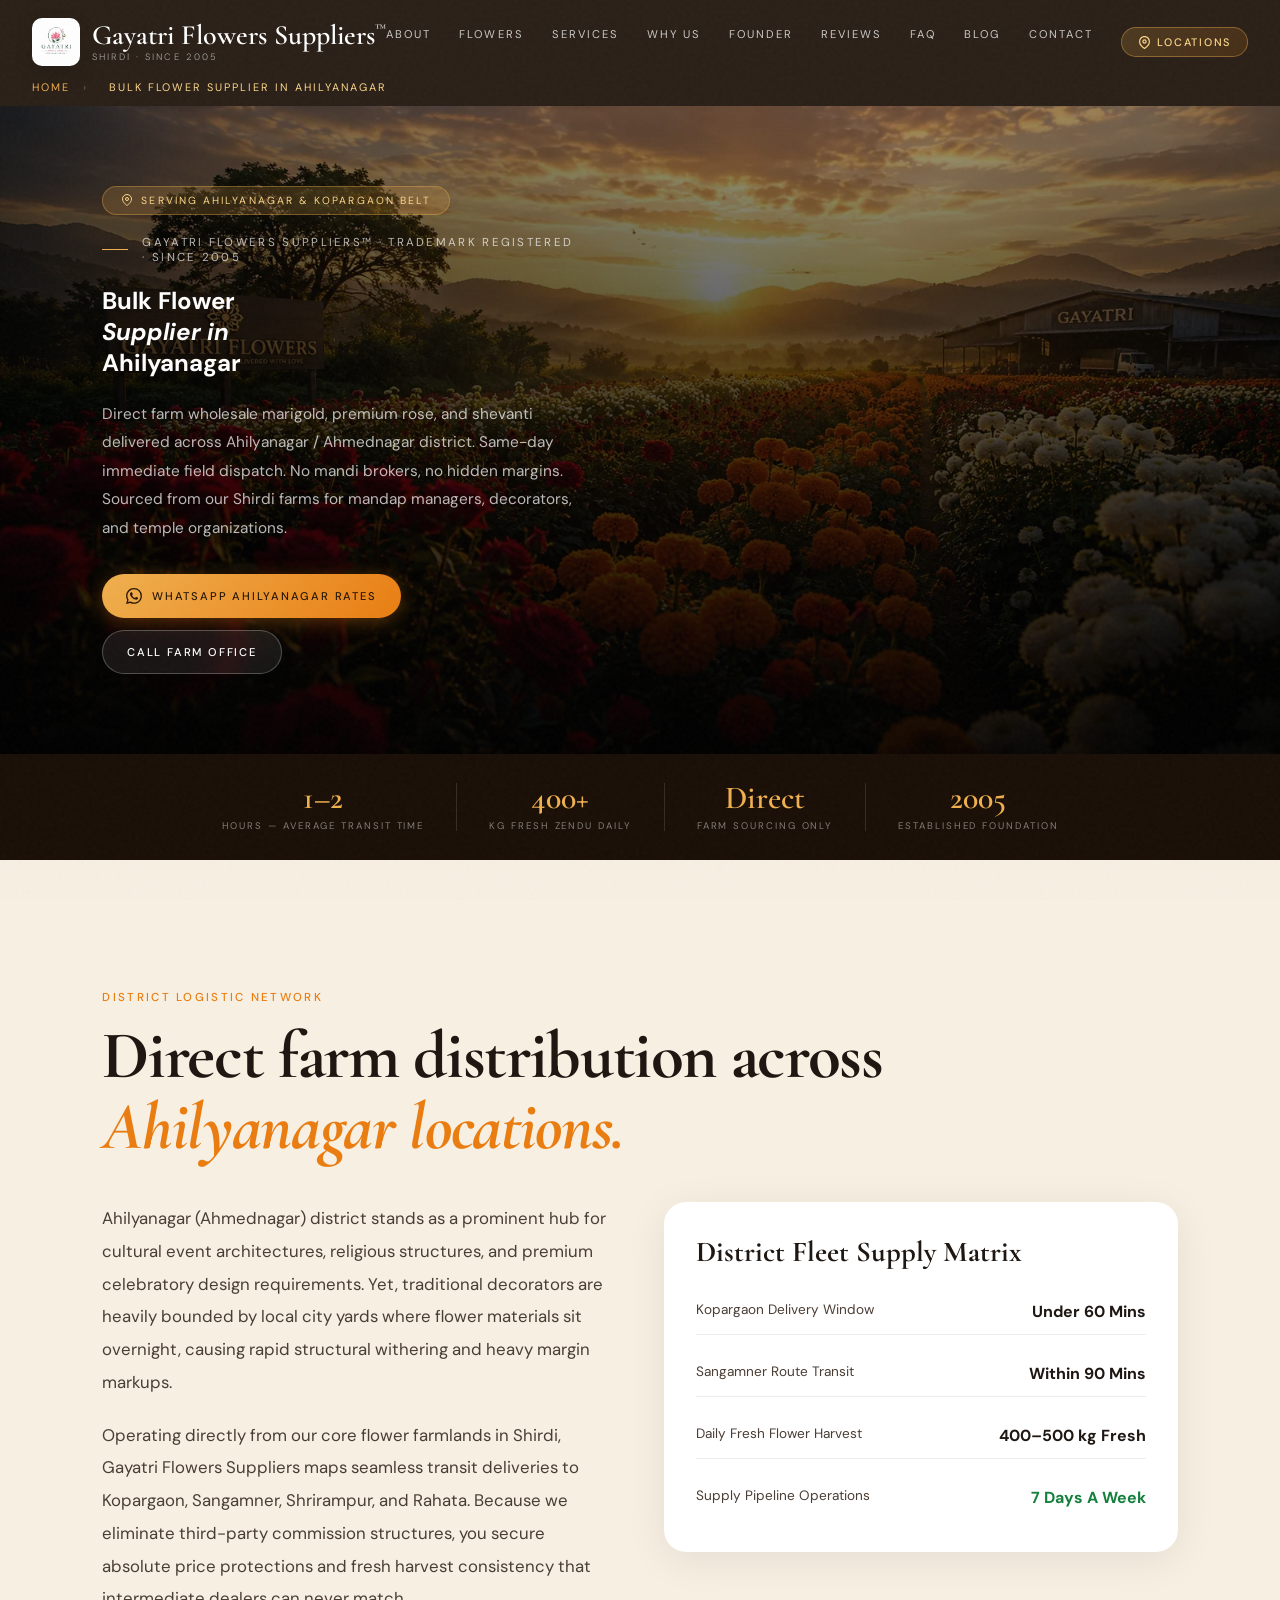
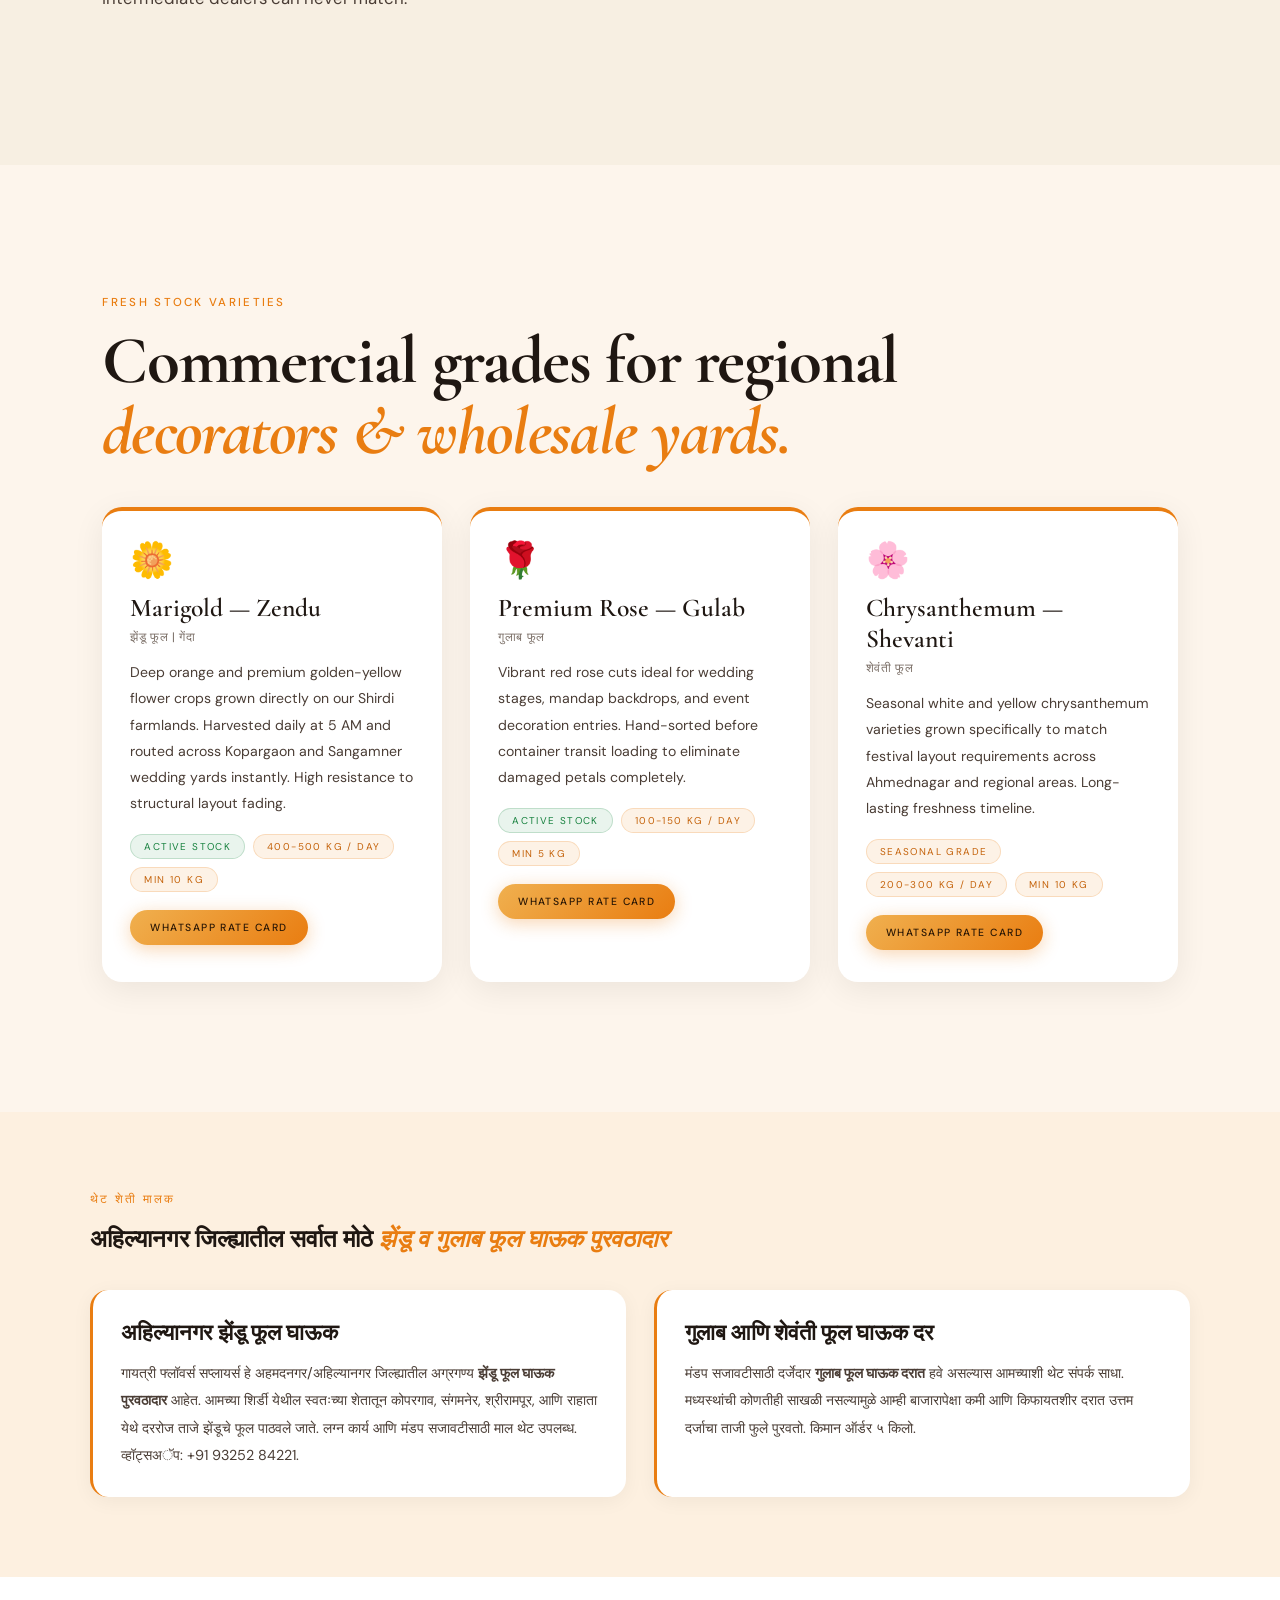
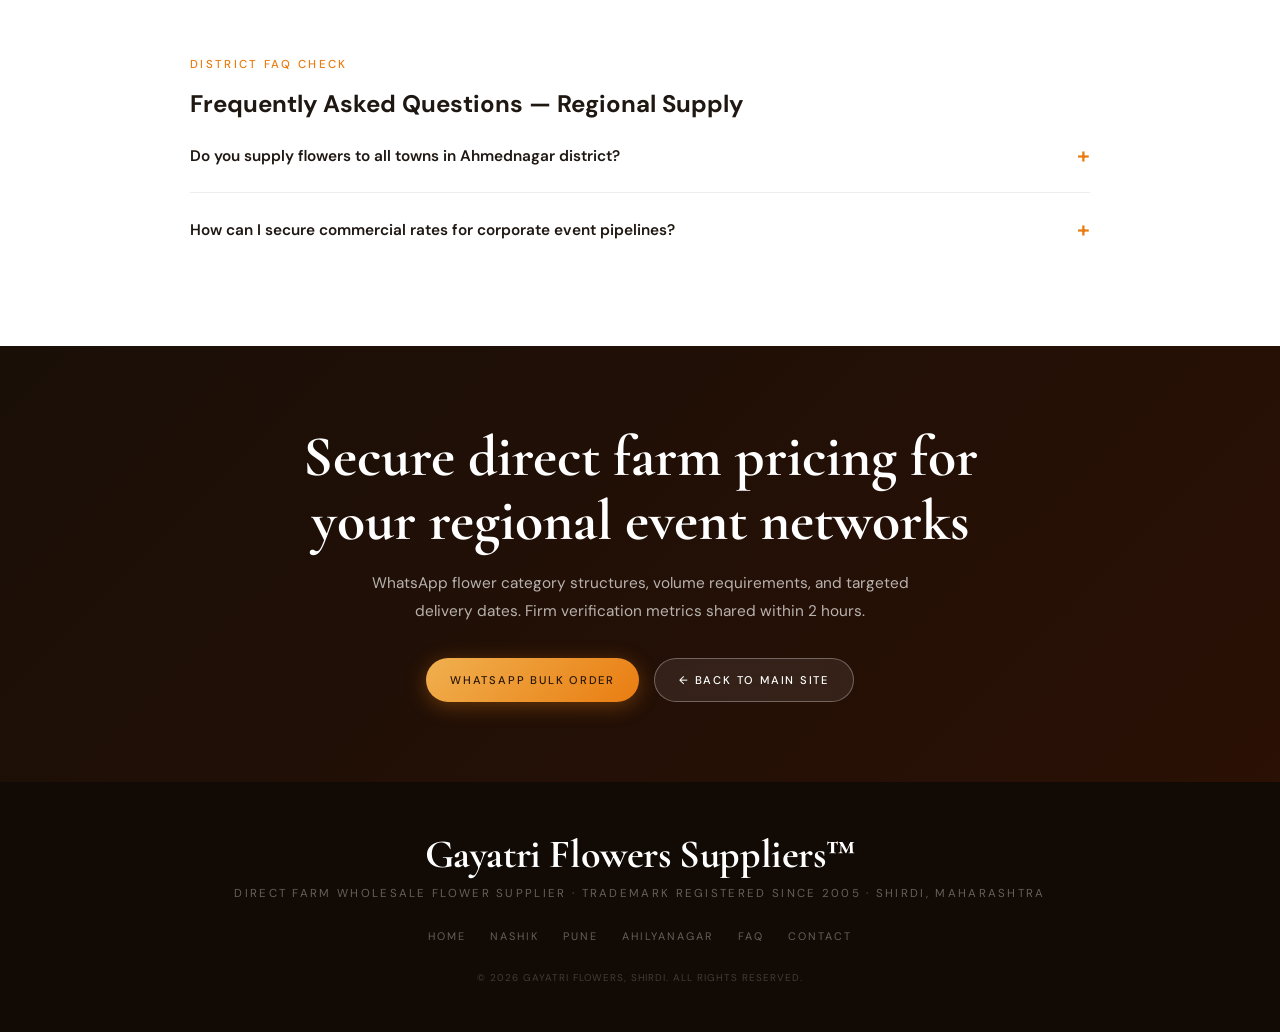
==== ahilyanagar.html @ d7c9dd19 "blogs added" ====
<!DOCTYPE html>
<html lang="en">
<head>
  <meta charset="UTF-8" />
  <meta name="viewport" content="width=device-width, initial-scale=1.0" />

  <title>Bulk Flower Supplier in Ahilyanagar | Wholesale Zendu, Gulab  & Shevanti — Gayatri Flowers Suppliers</title>

  <meta name="description" content="Gayatri Flowers Suppliers™ delivers bulk wholesale flowers to Ahilyanagar (Ahmednagar) district — marigold (zendu), premium rose, shevanti, mogra & gaillardia. Direct farm pricing, no middlemen. Same-day dispatch from Shirdi field. Call +91 93252 84221." />

  <meta name="keywords" content="bulk flower supplier Ahilyanagar, wholesale flower supplier Ahmednagar, zendu phool supplier Ahilyanagar, marigold supplier Ahmednagar, shevanti supplier Kopargaon, gulab flower wholesale Sangamner, fresh flower supplier near Rahata, mandap flower Shrirampur, wedding flower supplier Ahilyanagar, अहिल्यानगर फूल पुरवठादार, अहमदनगर झेंडू फूल, संगमनेर गुलाब फूल घाऊक, कोपरगाव शेवंती फूल, flower wholesale ahmednagar maharashtra, best flower supplier ahilyanagar, bulk marigold ahmednagar" />

  <meta name="author" content="Gayatri Flowers Suppliers, Shirdi, Maharashtra" />
  <meta name="robots" content="index, follow, max-image-preview:large, max-snippet:-1, max-video-preview:-1" />
  <link rel="canonical" href="https://www.gayatriflowerssuppliers.in/ahilyanagar" />

  <meta property="og:type"        content="website" />
  <meta property="og:url"         content="https://www.gayatriflowerssuppliers.in/ahilyanagar" />
  <meta property="og:title"       content="Bulk Flower Supplier in Ahilyanagar — Gayatri Flowers Shirdi | Zendu, Rose, Shevanti Wholesale" />
  <meta property="og:description" content="Direct farm bulk flower supply to Ahilyanagar district from Shirdi. Zendu 400–500 kg/day, rose & shevanti at wholesale rates. Wedding, mandap, temple & event supply. No middlemen. WhatsApp: +91 93252 84221." />
  <meta property="og:image"       content="https://www.gayatriflowerssuppliers.in/assets/og-image.jpg" />
  <meta property="og:image:width"  content="1200" />
  <meta property="og:image:height" content="630" />
  <meta property="og:image:alt"   content="Gayatri Flowers Suppliers — Bulk Flower Supplier for Ahilyanagar Ahmednagar" />
  <meta property="og:locale"      content="en_IN" />
  <meta property="og:site_name"   content="Gayatri Flowers Suppliers" />

  <meta name="twitter:card"        content="summary_large_image" />
  <meta name="twitter:title"       content="Bulk Flower Supplier in Ahilyanagar — Gayatri Flowers Shirdi" />
  <meta name="twitter:description" content="Wholesale zendu, rose, shevanti from Shirdi to Ahilyanagar district. Direct farm pricing, same-day dispatch. Call +91 93252 84221." />
  <meta name="twitter:image"       content="https://www.gayatriflowerssuppliers.in/assets/og-image.jpg" />

  <meta name="geo.region"    content="IN-MH" />
  <meta name="geo.placename" content="Ahmednagar, Ahilyanagar, Maharashtra, India" />
  <meta name="geo.position"  content="19.0948;74.7480" />
  <meta name="ICBM"          content="19.0948, 74.7480" />

  <script type="application/ld+json">
  {
    "@context": "https://schema.org",
    "@type": "LocalBusiness",
    "name": "Gayatri Flowers Suppliers",
    "alternateName": ["Gayatri Flowers Ahilyanagar Supply", "Gayatri Phool Supplier Ahmednagar", "Gayatri Flowers Shirdi"],
    "image": "https://www.gayatriflowerssuppliers.in/assets/hero-bg.webp",
    "@id": "https://www.gayatriflowerssuppliers.in/#legal-entity",
    "url": "https://www.gayatriflowerssuppliers.in/ahilyanagar",
    "telephone": "+919325284221",
    "email": "swamichaudhari252@gmail.com",
    "description": "Gayatri Flowers Suppliers is a direct farm wholesale bulk flower supplier in Shirdi, Maharashtra, delivering to Ahilyanagar (Ahmednagar) district since 2005. We supply bulk marigold (zendu), rose (gulab), chrysanthemum (shevanti), mogra jasmine and gaillardia to wedding planners, decorators, mandap contractors, temples, and retailers across Ahilyanagar city, Kopargaon, Sangamner, Shrirampur, and Rahata. No middlemen — farm-to-Ahilyanagar direct pricing.",
    "foundingDate": "2005",
    "priceRange": "₹₹",
    "founder": {
      "@type": "Person",
      "name": "Swami Chaudhari"
    },
    "address": {
      "@type": "PostalAddress",
      "streetAddress": "Shirdi",
      "addressLocality": "Shirdi",
      "addressRegion": "Maharashtra",
      "postalCode": "423109",
      "addressCountry": "IN"
    },
    "geo": {
      "@type": "GeoCoordinates",
      "latitude": 19.7646,
      "longitude": 74.4765
    },
    "areaServed": [
      { "@type": "City",   "name": "Ahmednagar" },
      { "@type": "City",   "name": "Ahilyanagar" },
      { "@type": "City",   "name": "Kopargaon" },
      { "@type": "City",   "name": "Sangamner" },
      { "@type": "City",   "name": "Shrirampur" },
      { "@type": "City",   "name": "Rahata" },
      { "@type": "City",   "name": "Loni" },
      { "@type": "City",   "name": "Nevasa" },
      { "@type": "City",   "name": "Rahuri" },
      { "@type": "City",   "name": "Akole" },
      { "@type": "City",   "name": "Shirdi" },
      { "@type": "State",  "name": "Maharashtra" }
    ],
    "sameAs": [
      "https://www.gayatriflowerssuppliers.in/",
      "https://wa.me/919325284221"
    ],
    "aggregateRating": {
      "@type": "AggregateRating",
      "ratingValue": "4.9",
      "bestRating": "5",
      "worstRating": "1",
      "ratingCount": "47",
      "reviewCount": "47"
    },
    "hasOfferCatalog": {
      "@type": "OfferCatalog",
      "name": "Wholesale Bulk Flowers — Ahilyanagar Supply",
      "itemListElement": [
        {
          "@type": "Offer",
          "itemOffered": {
            "@type": "Product",
            "name": "Bulk Marigold / Zendu Flowers — Ahilyanagar Delivery",
            "description": "Wholesale zendu marigold flowers from Shirdi to Ahmednagar/Ahilyanagar region. 400–500 kg daily capacity. Minimum 10 kg order. Same-day immediate dispatch from our fields."
          }
        },
        {
          "@type": "Offer",
          "itemOffered": {
            "@type": "Product",
            "name": "Wholesale Rose / Gulab Flowers — Ahilyanagar Delivery",
            "description": "Premium bulk rose flowers delivered to Ahilyanagar district from Shirdi farm. 100–150 kg daily capacity. Deep red and pink color sets."
          }
        },
        {
          "@type": "Offer",
          "itemOffered": {
            "@type": "Product",
            "name": "Bulk Chrysanthemum / Shevanti Flowers — Ahilyanagar Delivery",
            "description": "Wholesale shevanti chrysanthemum to Kopargaon, Sangamner, Ahmednagar. Yellow and white grades available. Minimum 10 kg order scale."
          }
        }
      ]
    },
    "openingHoursSpecification": {
      "@type": "OpeningHoursSpecification",
      "dayOfWeek": ["Monday","Tuesday","Wednesday","Thursday","Friday","Saturday","Sunday"],
      "opens": "06:00",
      "closes": "20:00"
    }
  }
  </script>

  <script type="application/ld+json">
  {
    "@context": "https://schema.org",
    "@type": "BreadcrumbList",
    "itemListElement": [
      {
        "@type": "ListItem",
        "position": 1,
        "name": "Home",
        "item": "https://www.gayatriflowerssuppliers.in/"
      },
      {
        "@type": "ListItem",
        "position": 2,
        "name": "Bulk Flower Supplier in Ahilyanagar",
        "item": "https://www.gayatriflowerssuppliers.in/ahilyanagar"
      }
    ]
  }
  </script>

  <script type="application/ld+json">
  {
    "@context": "https://schema.org",
    "@type": "FAQPage",
    "mainEntity": [
      {
        "@type": "Question",
        "name": "Do you supply bulk flowers to Ahilyanagar and Ahmednagar district?",
        "acceptedAnswer": {
          "@type": "Answer",
          "text": "Yes. Gayatri Flowers Suppliers delivers bulk flowers from our own Shirdi fields to Ahilyanagar (Ahmednagar) city, Kopargaon, Sangamner, Shrirampur, Rahata, Loni, and Rahuri. Since Shirdi is inside the same district, our transit loops are incredibly fast—delivering orders within 1 to 2 hours of direct cut dispatch. WhatsApp requirements to +91 93252 84221."
        }
      },
      {
        "@type": "Question",
        "name": "What is the minimum order weight for delivery in Kopargaon or Sangamner?",
        "acceptedAnswer": {
          "@type": "Answer",
          "text": "Minimum order limit for marigold (zendu) and shevanti (chrysanthemum) across Ahilyanagar district is 10 kg. For premium rose (gulab), minimum order is 5 kg. We handle bulk wholesale shipments only; individual event loose packages or retail decoration units are not serviced."
        }
      },
      {
        "@type": "Question",
        "name": "How fresh are the marigold flower dispatches to Shrirampur or Rahata?",
        "acceptedAnswer": {
          "@type": "Answer",
          "text": "All flower dispatches are harvested fresh on the same morning before dawn. Because Rahata, Kopargaon, and Shrirampur are highly adjacent to our Shirdi farm nodes, the flowers reach your decoration spots at absolute field freshness within 60-90 minutes of order transit loading."
        }
      },
      {
        "@type": "Question",
        "name": "अहमदनगर / अहिल्यानगर जिल्ह्यात झेंडू आणि गुलाब फुलांचे घाऊक व्यापारी कोण आहेत?",
        "acceptedAnswer": {
          "@type": "Answer",
          "text": "गायत्री फ्लॉवर्स सप्लायर्स हे अहिल्यानगर (अहमदनगर) जिल्ह्यातील थेट शेती मालक आणि सर्वात मोठे घाऊक फूल पुरवठादार आहेत. आमच्याकडून कोपरगाव, संगमनेर, श्रीरामपूर, राहाता, आणि लोणी येथे ताजे झेंडू आणि गुलाब थेट डिस्पॅच केले जातात. संपर्क व्हॉट्सअॅप: +91 93252 84221."
        }
      }
    ]
  }
  </script>

  <link rel="preconnect" href="https://fonts.googleapis.com" />
  <link rel="preconnect" href="https://fonts.gstatic.com" crossorigin />
  <link rel="preload" as="style" href="https://fonts.googleapis.com/css2?family=Cormorant+Garamond:ital,wght@0,400;0,500;0,600;0,700;1,400;1,600&family=DM+Sans:ital,wght@0,300;0,400;0,500;0,600;1,400&display=swap" />
  <link rel="stylesheet" href="https://fonts.googleapis.com/css2?family=Cormorant+Garamond:ital,wght@0,400;0,500;0,600;0,700;1,400;1,600&family=DM+Sans:ital,wght@0,300;0,400;0,500;0,600;1,400&display=swap" media="print" onload="this.media='all'" />
  <noscript>
    <link rel="stylesheet" href="https://fonts.googleapis.com/css2?family=Cormorant+Garamond:ital,wght@0,400;0,500;0,600;0,700;1,400;1,600&family=DM+Sans:ital,wght@0,300;0,400;0,500;0,600;1,400&display=swap" />
  </noscript>

  <link rel="icon"  href="/assets/favicon.ico" sizes="any" />
  <link rel="icon"  href="assets/icon.jpg" type="image/svg+xml" />
  <link rel="apple-touch-icon" href="/assets/apple-touch-icon.png" />

  <link rel="stylesheet" href="style.css" />

  <style>
    .location-hero {
      min-height: 72vh;
      position: relative;
      display: flex;
      align-items: center;
      background: linear-gradient(170deg, rgba(0,0,0,0.08) 0%, rgba(0,0,0,0.78) 100%),
                  url('assets/hero-bg.webp') center/cover no-repeat;
    }
    .breadcrumb-bar {
      background: rgba(26,15,7,0.92);
      padding: 12px 32px;
      font-size: .68rem;
      text-transform: uppercase;
      letter-spacing: .18em;
      color: rgba(255,255,255,.55);
    }
    .breadcrumb-bar a { color: var(--gold); text-decoration: none; }
    .breadcrumb-bar a:hover { color: white; }
    .breadcrumb-bar span { color: rgba(255,255,255,.3); margin: 0 8px; }
    .location-badge {
      display: inline-flex;
      align-items: center;
      gap: 8px;
      background: rgba(240,176,79,.18);
      border: 1px solid rgba(240,176,79,.35);
      color: var(--gold-light);
      font-size: .65rem;
      letter-spacing: .2em;
      text-transform: uppercase;
      padding: 7px 18px;
      border-radius: 999px;
      margin-bottom: 20px;
    }
    .dist-strip {
      background: var(--bg-dark);
      color: white;
      padding: 28px 32px;
      display: flex;
      flex-wrap: wrap;
      justify-content: center;
      gap: 32px;
      align-items: center;
    }
    .dist-item { text-align: center; }
    .dist-val {
      font-family: var(--font-serif);
      font-size: 2rem;
      font-weight: 600;
      color: var(--gold);
      display: block;
      line-height: 1;
    }
    .dist-lbl {
      font-size: .6rem;
      text-transform: uppercase;
      letter-spacing: .2em;
      color: rgba(255,255,255,.45);
      margin-top: 5px;
      display: block;
    }
    .dist-sep { width: 1px; height: 48px; background: rgba(255,255,255,.12); }
    @media(max-width:640px){ .dist-sep { display: none; } }

    .supply-grid {
      display: grid;
      grid-template-columns: repeat(auto-fit, minmax(280px, 1fr));
      gap: 28px;
      margin-top: 40px;
    }
    .supply-card {
      background: white;
      border-radius: 20px;
      padding: 32px 28px;
      border-top: 4px solid var(--orange);
      box-shadow: 0 8px 32px rgba(0,0,0,.07);
      transition: transform .35s var(--ease-out), box-shadow .35s;
    }
    .supply-card:hover { transform: translateY(-5px); box-shadow: 0 20px 52px rgba(0,0,0,.12); }
    .supply-card-icon { font-size: 2.2rem; margin-bottom: 14px; display: block; line-height: 1; }
    .supply-card-name { font-family: var(--font-serif); font-size: 1.6rem; font-weight: 600; margin-bottom: 6px; color: var(--text); }
    .supply-card-name-mr { font-size: .75rem; color: var(--muted); letter-spacing: .05em; margin-bottom: 14px; display: block; }
    .supply-card-desc { font-size: .88rem; color: var(--text-soft); line-height: 1.85; margin-bottom: 18px; }
    .supply-meta-row { display: flex; flex-wrap: wrap; gap: 8px; margin-bottom: 18px; }
    .supply-meta-pill {
      font-size: .62rem; text-transform: uppercase; letter-spacing: .14em;
      padding: 5px 13px; border-radius: 999px;
      background: rgba(233,125,17,.1); border: 1px solid rgba(233,125,17,.2); color: var(--orange-deep);
    }
    .supply-meta-pill.green { background: rgba(21,128,61,.09); border-color: rgba(21,128,61,.2); color: #15803d; }
    .supply-wa-btn {
      display: inline-flex; align-items: center; gap: 8px;
      background: linear-gradient(135deg, var(--gold), var(--orange));
      color: #2a1705; padding: 11px 20px; border-radius: 999px;
      font-size: .65rem; text-transform: uppercase; letter-spacing: .14em; font-weight: 500;
      text-decoration: none; transition: transform .3s, box-shadow .3s;
      box-shadow: 0 4px 18px rgba(233,125,17,.32);
    }
    .supply-wa-btn:hover { transform: translateY(-2px); box-shadow: 0 8px 28px rgba(233,125,17,.45); }

    .area-coverage {
      background: var(--bg-dark);
      padding: 80px 24px;
      color: white;
    }
    .area-grid {
      display: grid;
      grid-template-columns: repeat(auto-fit, minmax(160px, 1fr));
      gap: 16px;
      margin-top: 36px;
      max-width: 900px;
      margin-left: auto;
      margin-right: auto;
    }
    .area-pill {
      background: rgba(255,255,255,.06);
      border: 1px solid rgba(255,255,255,.12);
      border-radius: 12px;
      padding: 16px 18px;
      text-align: center;
      font-size: .78rem;
      color: rgba(255,255,255,.8);
      letter-spacing: .04em;
      transition: background .3s, border-color .3s;
    }
    .area-pill:hover { background: rgba(240,176,79,.12); border-color: rgba(240,176,79,.3); color: var(--gold-light); }
    .area-pill small { display: block; font-size: .58rem; color: rgba(255,255,255,.35); letter-spacing: .14em; text-transform: uppercase; margin-top: 4px; }

    .testimonials-loc {
      background: #fdf5ec;
      padding: 80px 24px;
    }
    .testi-grid {
      display: grid;
      grid-template-columns: repeat(auto-fit, minmax(280px, 1fr));
      gap: 24px;
      margin-top: 36px;
      max-width: 1100px;
      margin-left: auto;
      margin-right: auto;
    }
    .testi-card {
      background: white;
      border-radius: 18px;
      padding: 28px 24px;
      box-shadow: 0 6px 28px rgba(0,0,0,.07);
      border-left: 3px solid var(--gold);
      display: flex; flex-direction: column;
    }
    .testi-stars { color: #f59e0b; font-size: .88rem; letter-spacing: 1.5px; margin-bottom: 12px; }
    .testi-text { font-size: .88rem; color: var(--text-soft); line-height: 1.9; flex: 1; margin-bottom: 16px; }
    .testi-author { font-weight: 500; font-size: .82rem; color: var(--text); }
    .testi-role { font-size: .64rem; text-transform: uppercase; letter-spacing: .14em; color: var(--muted); margin-top: 3px; }
    .testi-city { display: inline-block; font-size: .6rem; text-transform: uppercase; letter-spacing: .14em; color: #15803d; background: rgba(21,128,61,.08); border: 1px solid rgba(21,128,61,.18); border-radius: 999px; padding: 3px 10px; margin-top: 8px; }

    .faq-loc { background: white; padding: 80px 24px; }
    .faq-loc-inner { max-width: 900px; margin: 0 auto; }
    .faq-loc-item { border-bottom: 1px solid rgba(0,0,0,.07); padding: 22px 0; }
    .faq-loc-item:last-child { border-bottom: none; }
    .faq-loc-q {
      font-family: var(--font-sans); font-size: .96rem; font-weight: 600;
      color: var(--text); cursor: pointer;
      display: flex; justify-content: space-between; align-items: center; gap: 16px;
    }
    .faq-loc-q::after { content: '+'; font-size: 1.4rem; color: var(--orange); flex-shrink: 0; transition: transform .3s; }
    .faq-loc-item.open .faq-loc-q::after { transform: rotate(45deg); }
    .faq-loc-a { font-size: .88rem; color: var(--text-soft); line-height: 1.9; margin-top: 14px; display: none; }
    .faq-loc-item.open .faq-loc-a { display: block; }

    .marathi-sec {
      background: #fdf0e0;
      padding: 80px 24px;
    }
    .marathi-inner { max-width: 1100px; margin: 0 auto; }
    .marathi-grid {
      display: grid;
      grid-template-columns: repeat(auto-fit, minmax(300px, 1fr));
      gap: 28px;
      margin-top: 36px;
    }
    .marathi-card {
      background: white;
      border-radius: 18px;
      padding: 28px;
      border-left: 3px solid var(--orange);
      box-shadow: 0 4px 20px rgba(0,0,0,.05);
    }
    .marathi-card h3 {
      font-family: var(--font-serif);
      font-size: 1.4rem; color: var(--text);
      margin-bottom: 12px; line-height: 1.35;
    }
    .marathi-card p { font-size: .9rem; color: var(--text-soft); line-height: 1.9; }

    .cta-banner {
      background: linear-gradient(135deg, var(--bg-dark) 0%, #2a1005 100%);
      padding: 80px 24px;
      text-align: center;
      color: white;
    }
    .cta-banner h2 { font-family: var(--font-serif); font-size: clamp(2rem,5vw,3.6rem); margin-bottom: 16px; line-height: 1.1; }
    .cta-banner h2 em { color: var(--gold-light); font-style: italic; }
    .cta-banner p { font-size: .96rem; color: rgba(255,255,255,.68); max-width: 52ch; margin: 0 auto 32px; line-height: 1.85; }
    .cta-btns { display: flex; flex-wrap: wrap; justify-content: center; gap: 14px; }
  </style>
</head>

<body>

  <a href="#main-content" class="skip-link">Skip to content</a>
  <div class="grain" aria-hidden="true"></div>

  <header class="navbar" role="banner">
    <div class="logo">
      <a href="index.html" class="brand" aria-label="Go to Gayatri Flowers Suppliers homepage">
        <div class="brand-image" aria-hidden="true">
          <img src="assets/icon.jpg" alt="Gayatri Flowers Suppliers logo" />
        </div>
        <div class="brand-text">
          <span>Gayatri Flowers Suppliers<sup style="font-size:.55em;vertical-align:super;opacity:.7">™</sup></span>
          <small>Shirdi &middot; Since 2005</small>
        </div>
      </a>
    </div>
    <nav role="navigation" aria-label="Main navigation">
      <a href="index.html#about">About</a>
      <a href="index.html#flowers">Flowers</a>
      <a href="index.html#services">Services</a>
      <a href="index.html#why-us">Why Us</a>
      <a href="index.html#founder">Founder</a>
      <a href="index.html#reviews">Reviews</a>
      <a href="index.html#faq">FAQ</a>
      <a href="blogs">Blog</a>
      <a href="index.html#contact">Contact</a>
      <button class="locations-btn" id="locationsBtn" aria-haspopup="true" aria-expanded="false" aria-controls="locationPanel">
        <svg width="13" height="13" viewBox="0 0 24 24" fill="none" stroke="currentColor" stroke-width="2.2" aria-hidden="true"><path d="M21 10c0 7-9 13-9 13s-9-6-9-13a9 9 0 0118 0z"/><circle cx="12" cy="10" r="3"/></svg>
        Locations
      </button>
    </nav>
    <div class="menu-toggle" id="menuToggle" aria-label="Toggle menu" aria-expanded="false">
      <span></span><span></span>
    </div>
  </header>

  <div class="location-panel-overlay" id="locOverlay" aria-hidden="true"></div>
  <aside class="location-panel" id="locationPanel" role="dialog" aria-modal="true" aria-label="Our delivery locations">
    <div class="lp-header">
      <div>
        <p class="lp-eyebrow">We Deliver To</p>
        <h2 class="lp-title">Our Locations</h2>
      </div>
      <button class="lp-close" id="lpClose" aria-label="Close locations panel">
        <svg width="18" height="18" viewBox="0 0 24 24" fill="none" stroke="currentColor" stroke-width="2" aria-hidden="true"><line x1="18" y1="6" x2="6" y2="18"/><line x1="6" y1="6" x2="18" y2="18"/></svg>
      </button>
    </div>

    <p class="lp-intro">Bulk flowers dispatched from our Shirdi farm directly to your city — no mandi, no middlemen.</p>

    <div class="lp-cities">
      <a href="nashik" class="lp-city-card">
        <div class="lp-city-icon" aria-hidden="true">🌼</div>
        <div class="lp-city-info">
          <span class="lp-city-name">Nashik</span>
          <span class="lp-city-meta">~90 km · 3–4 hrs delivery</span>
          <span class="lp-city-tags">Zendu · Rose · Shevanti · Mogra</span>
        </div>
        <svg class="lp-arrow" width="16" height="16" viewBox="0 0 24 24" fill="none" stroke="currentColor" stroke-width="2" aria-hidden="true"><line x1="5" y1="12" x2="19" y2="12"/><polyline points="12 5 19 12 12 19"/></svg>
      </a>

      <a href="pune" class="lp-city-card">
        <div class="lp-city-icon" aria-hidden="true">🌹</div>
        <div class="lp-city-info">
          <span class="lp-city-name">Pune</span>
          <span class="lp-city-meta">~200 km · 4–6 hrs delivery</span>
          <span class="lp-city-tags">Zendu · Rose · Shevanti · Mogra</span>
        </div>
        <svg class="lp-arrow" width="16" height="16" viewBox="0 0 24 24" fill="none" stroke="currentColor" stroke-width="2" aria-hidden="true"><line x1="5" y1="12" x2="19" y2="12"/><polyline points="12 5 19 12 12 19"/></svg>
      </a>

      <a href="ahilyanagar" class="lp-city-card is-current" aria-current="page">
        <div class="lp-city-icon" aria-hidden="true">🌸</div>
        <div class="lp-city-info">
          <span class="lp-city-name">Ahilyanagar</span>
          <span class="lp-city-meta">~60 km · 1–2 hrs delivery</span>
          <span class="lp-city-tags">Zendu · Rose · Shevanti · Mogra</span>
        </div>
        <svg class="lp-arrow" width="16" height="16" viewBox="0 0 24 24" fill="none" stroke="currentColor" stroke-width="2" aria-hidden="true"><line x1="5" y1="12" x2="19" y2="12"/><polyline points="12 5 19 12 12 19"/></svg>
      </a>
    </div>

    <div class="lp-footer">
      <p class="lp-footer-text">Don't see your city?</p>
      <a href="https://wa.me/919325284221?text=Hello%2C%20I%20need%20bulk%20flowers%20delivered%20to%20my%20city.%20Please%20confirm%20if%20you%20deliver%20here." class="lp-wa-btn" target="_blank" rel="noopener">
        <svg width="15" height="15" viewBox="0 0 24 24" fill="currentColor" aria-hidden="true"><path d="M17.472 14.382c-.297-.149-1.758-.867-2.03-.967-.273-.099-.471-.148-.67.15-.197.297-.767.966-.94 1.164-.173.199-.347.223-.644.075-.297-.15-1.255-.463-2.39-1.475-.883-.788-1.48-1.761-1.653-2.059-.173-.297-.018-.458.13-.606.134-.133.298-.347.446-.52.149-.174.198-.298.298-.497.099-.198.05-.371-.025-.52-.075-.149-.669-1.612-.916-2.207-.242-.579-.487-.5-.669-.51-.173-.008-.371-.01-.57-.01-.198 0-.52.074-.792.372-.272.297-1.04 1.016-1.04 2.479 0 1.462 1.065 2.875 1.213 3.074.149.198 2.096 3.2 5.077 4.487.709.306 1.262.489 1.694.625.712.227 1.36.195 1.871.118.571-.085 1.758-.719 2.006-1.413.248-.694.248-1.289.173-1.413-.074-.124-.272-.198-.57-.347m-5.421 7.403h-.004a9.87 9.87 0 01-5.031-1.378l-.361-.214-3.741.982.998-3.648-.235-.374a9.86 9.86 0 01-1.51-5.26c.001-5.45 4.436-9.884 9.888-9.884 2.64 0 5.122 1.03 6.988 2.898a9.825 9.825 0 012.893 6.994c-.003 5.45-4.437 9.884-9.885 9.884m8.413-18.297A11.815 11.815 0 0012.05 0C5.495 0 .16 5.335.157 11.892c0 2.096.547 4.142 1.588 5.945L.057 24l6.305-1.654a11.882 11.882 0 005.683 1.448h.005c6.554 0 11.89-5.335 11.893-11.893a11.821 11.821 0 00-3.48-8.413Z"/></svg>
        WhatsApp Us — We'll Confirm
      </a>
    </div>
  </aside>

  <div class="mobile-nav" id="mobileNav" role="navigation" aria-label="Mobile navigation">
    <a href="index.html" class="mobile-link">Home</a>
    <a href="index.html#about" class="mobile-link">About</a>
    <a href="index.html#flowers" class="mobile-link">Flowers</a>
    <a href="index.html#services" class="mobile-link">Services</a>
    <a href="index.html#why-us" class="mobile-link">Why Us</a>
    <a href="index.html#founder" class="mobile-link">Founder</a>
    <a href="index.html#reviews" class="mobile-link">Reviews</a>
    <a href="index.html#faq" class="mobile-link">FAQ</a>
    <a href="index.html#contact" class="mobile-link">Contact</a>
    <button class="mobile-link" id="mobileLocBtn" style="background:none;border:none;text-align:left;cursor:pointer;width:100%;display:flex;align-items:center;gap:8px;padding:0;font-size:inherit;font-family:inherit;">
      <svg width="13" height="13" viewBox="0 0 24 24" fill="none" stroke="currentColor" stroke-width="2.2" aria-hidden="true"><path d="M21 10c0 7-9 13-9 13s-9-6-9-13a9 9 0 0118 0z"/><circle cx="12" cy="10" r="3"/></svg>
      Locations
    </button>
    <a href="blogs" class="mobile-link">Blog</a>
  </div>

  <div class="breadcrumb-bar" aria-label="Breadcrumb" style="padding-top:80px;">
    <a href="index.html">Home</a>
    <span>›</span>
    <span style="color:var(--gold-light)">Bulk Flower Supplier in Ahilyanagar</span>
  </div>

  <section class="location-hero" id="hero" aria-label="Bulk flower supplier for Ahilyanagar — Gayatri Flowers Shirdi">
    <div class="hero-overlay" aria-hidden="true"></div>
    <div class="hero-content">
      <div class="location-badge" aria-label="Serving Ahmednagar district">
        <svg width="12" height="12" viewBox="0 0 24 24" fill="none" stroke="currentColor" stroke-width="2" aria-hidden="true"><path d="M21 10c0 7-9 13-9 13s-9-6-9-13a9 9 0 0118 0z"/><circle cx="12" cy="10" r="3"/></svg>
        Serving Ahilyanagar &amp; Kopargaon Belt
      </div>
      <div class="eyebrow reveal-fade">
        <span class="eyebrow-line" aria-hidden="true"></span>
        Gayatri Flowers Suppliers™ · Trademark Registered · Since 2005
      </div>
      <h1 class="reveal-up">
        Bulk Flower<br/><em>Supplier in</em><br/>Ahilyanagar
      </h1>
      <p class="hero-description reveal-up delay-1">
        Direct farm wholesale marigold, premium rose, and shevanti delivered across Ahilyanagar / Ahmednagar district. Same-day immediate field dispatch. No mandi brokers, no hidden margins. Sourced from our Shirdi farms for mandap managers, decorators, and temple organizations.
      </p>
      <div class="hero-buttons reveal-up delay-2">
        <a href="https://wa.me/919325284221?text=Hello%2C%20I%20am%20from%20Ahilyanagar%20and%20need%20bulk%20flower%20rates%20and%20availability%20from%20Gayatri%20Flowers%20Suppliers." class="primary-btn" target="_blank" rel="noopener" aria-label="WhatsApp for Ahilyanagar bulk rates">
          <svg width="16" height="16" viewBox="0 0 24 24" fill="currentColor" aria-hidden="true"><path d="M17.472 14.382c-.297-.149-1.758-.867-2.03-.967-.273-.099-.471-.148-.67.15-.197.297-.767.966-.94 1.164-.173.199-.347.223-.644.075-.297-.15-1.255-.463-2.39-1.475-.883-.788-1.48-1.761-1.653-2.059-.173-.297-.018-.458.13-.606.134-.133.298-.347.446-.52.149-.174.198-.298.298-.497.099-.198.05-.371-.025-.52-.075-.149-.669-1.612-.916-2.207-.242-.579-.487-.5-.669-.51-.173-.008-.371-.01-.57-.01-.198 0-.52.074-.792.372-.272.297-1.04 1.016-1.04 2.479 0 1.462 1.065 2.875 1.213 3.074.149.198 2.096 3.2 5.077 4.487.709.306 1.262.489 1.694.625.712.227 1.36.195 1.871.118.571-.085 1.758-.719 2.006-1.413.248-.694.248-1.289.173-1.413-.074-.124-.272-.198-.57-.347m-5.421 7.403h-.004a9.87 9.87 0 01-5.031-1.378l-.361-.214-3.741.982.998-3.648-.235-.374a9.86 9.86 0 01-1.51-5.26c.001-5.45 4.436-9.884 9.888-9.884 2.64 0 5.122 1.03 6.988 2.898a9.825 9.825 0 012.893 6.994c-.003 5.45-4.437 9.884-9.885 9.884m8.413-18.297A11.815 11.815 0 0012.05 0C5.495 0 .16 5.335.157 11.892c0 2.096.547 4.142 1.588 5.945L.057 24l6.305-1.654a11.882 11.882 0 005.683 1.448h.005c6.554 0 11.89-5.335 11.893-11.893a11.821 11.821 0 00-3.48-8.413Z"/></svg>
          WhatsApp Ahilyanagar Rates
        </a>
        <a href="tel:+919325284221" class="secondary-btn" aria-label="Call Gayatri Flowers Suppliers">Call Farm Office</a>
      </div>
    </div>
  </section>

  <div class="dist-strip" role="complementary" aria-label="Delivery metrics for Ahilyanagar district">
    <div class="dist-item">
      <span class="dist-val">1–2</span>
      <span class="dist-lbl">Hours — Average Transit Time</span>
    </div>
    <div class="dist-sep" aria-hidden="true"></div>
    <div class="dist-item">
      <span class="dist-val">400+</span>
      <span class="dist-lbl">Kg Fresh Zendu Daily</span>
    </div>
    <div class="dist-sep" aria-hidden="true"></div>
    <div class="dist-item">
      <span class="dist-val">Direct</span>
      <span class="dist-lbl">Farm Sourcing Only</span>
    </div>
    <div class="dist-sep" aria-hidden="true"></div>
    <div class="dist-item">
      <span class="dist-val">2005</span>
      <span class="dist-lbl">Established Foundation</span>
    </div>
  </div>

  <main id="main-content">

  <section class="section" id="about-ahilyanagar" style="background:var(--bg);">
    <div style="max-width:1100px;margin:0 auto;">
      <p class="section-tag reveal" style="color:var(--orange)">District Logistic Network</p>
      <h2 style="font-family:var(--font-serif);font-size:clamp(2.4rem,6vw,4.2rem);line-height:1.05;letter-spacing:-.02em;margin-bottom:24px;">
        Direct farm distribution across<br/><em style="color:var(--orange);font-style:italic;">Ahilyanagar locations.</em>
      </h2>
      <div style="display:grid;grid-template-columns:repeat(auto-fit,minmax(320px,1fr));gap:48px;margin-top:40px;align-items:start;">
        <div>
          <p style="font-size:1.05rem;line-height:1.95;color:var(--text-soft);margin-bottom:20px;">
            Ahilyanagar (Ahmednagar) district stands as a prominent hub for cultural event architectures, religious structures, and premium celebratory design requirements. Yet, traditional decorators are heavily bounded by local city yards where flower materials sit overnight, causing rapid structural withering and heavy margin markups.
          </p>
          <p style="font-size:1.05rem;line-height:1.95;color:var(--text-soft);margin-bottom:20px;">
            Operating directly from our core flower farmlands in Shirdi, Gayatri Flowers Suppliers maps seamless transit deliveries to Kopargaon, Sangamner, Shrirampur, and Rahata. Because we eliminate third-party commission structures, you secure absolute price protections and fresh harvest consistency that intermediate dealers can never match.
          </p>
        </div>
        <div>
          <div style="background:white;border-radius:22px;padding:32px;box-shadow:0 8px 40px rgba(0,0,0,.08);">
            <h3 style="font-family:var(--font-serif);font-size:1.8rem;margin-bottom:20px;color:var(--text);">District Fleet Supply Matrix</h3>
            <div style="display:flex;flex-direction:column;gap:16px;">
              <div style="display:flex;justify-content:space-between;padding:12px 0;border-bottom:1px solid rgba(0,0,0,.07);"><span style="font-size:.85rem;color:var(--text-soft)">Kopargaon Delivery Window</span><strong>Under 60 Mins</strong></div>
              <div style="display:flex;justify-content:space-between;padding:12px 0;border-bottom:1px solid rgba(0,0,0,.07);"><span style="font-size:.85rem;color:var(--text-soft)">Sangamner Route Transit</span><strong>Within 90 Mins</strong></div>
              <div style="display:flex;justify-content:space-between;padding:12px 0;border-bottom:1px solid rgba(0,0,0,.07);"><span style="font-size:.85rem;color:var(--text-soft)">Daily Fresh Flower Harvest</span><strong>400–500 kg Fresh</strong></div>
              <div style="display:flex;justify-content:space-between;padding:12px 0;"><span style="font-size:.85rem;color:var(--text-soft)">Supply Pipeline Operations</span><strong style="color:#15803d">7 Days A Week</strong></div>
            </div>
          </div>
        </div>
      </div>
    </div>
  </section>

  <section class="section" id="catalog-ahilyanagar" style="background:#fdf5ec;">
    <div style="max-width:1100px;margin:0 auto;">
      <p class="section-tag reveal" style="color:var(--orange)">Fresh Stock Varieties</p>
      <h2 style="font-family:var(--font-serif);font-size:clamp(2.4rem,6vw,4.2rem);line-height:1.05;letter-spacing:-.02em;margin-bottom:12px;">
        Commercial grades for regional<br/><em style="color:var(--orange);font-style:italic;">decorators &amp; wholesale yards.</em>
      </h2>
      <div class="supply-grid">

        <div class="supply-card">
          <span class="supply-card-icon" aria-hidden="true">🌼</span>
          <div class="supply-card-name">Marigold — Zendu</div>
          <span class="supply-card-name-mr">झेंडू फूल | गेंदा</span>
          <p class="supply-card-desc">Deep orange and premium golden-yellow flower crops grown directly on our Shirdi farmlands. Harvested daily at 5 AM and routed across Kopargaon and Sangamner wedding yards instantly. High resistance to structural layout fading.</p>
          <div class="supply-meta-row">
            <span class="supply-meta-pill green">Active Stock</span>
            <span class="supply-meta-pill">400-500 kg / Day</span>
            <span class="supply-meta-pill">Min 10 kg</span>
          </div>
          <a href="https://wa.me/919325284221?text=Hello%2C%20I%20need%20bulk%20Zendu%20Marigold%20for%20Ahilyanagar.%20Share%20rates." class="supply-wa-btn" target="_blank" rel="noopener">
            WhatsApp Rate Card
          </a>
        </div>

        <div class="supply-card">
          <span class="supply-card-icon" aria-hidden="true">🌹</span>
          <div class="supply-card-name">Premium Rose — Gulab</div>
          <span class="supply-card-name-mr">गुलाब फूल</span>
          <p class="supply-card-desc">Vibrant red rose cuts ideal for wedding stages, mandap backdrops, and event decoration entries. Hand-sorted before container transit loading to eliminate damaged petals completely.</p>
          <div class="supply-meta-row">
            <span class="supply-meta-pill green">Active Stock</span>
            <span class="supply-meta-pill">100-150 kg / Day</span>
            <span class="supply-meta-pill">Min 5 kg</span>
          </div>
          <a href="https://wa.me/919325284221?text=Hello%2C%20I%20need%20bulk%20Rose%20for%20Ahilyanagar.%20Share%20rates." class="supply-wa-btn" target="_blank" rel="noopener">
            WhatsApp Rate Card
          </a>
        </div>

        <div class="supply-card">
          <span class="supply-card-icon" aria-hidden="true">🌸</span>
          <div class="supply-card-name">Chrysanthemum — Shevanti</div>
          <span class="supply-card-name-mr">शेवंती फूल</span>
          <p class="supply-card-desc">Seasonal white and yellow chrysanthemum varieties grown specifically to match festival layout requirements across Ahmednagar and regional areas. Long-lasting freshness timeline.</p>
          <div class="supply-meta-row">
            <span class="supply-meta-pill">Seasonal Grade</span>
            <span class="supply-meta-pill">200-300 kg / Day</span>
            <span class="supply-meta-pill">Min 10 kg</span>
          </div>
          <a href="https://wa.me/919325284221?text=Hello%2C%20I%20need%20bulk%20Shevanti%20for%20Ahilyanagar.%20Share%20rates." class="supply-wa-btn" target="_blank" rel="noopener">
            WhatsApp Rate Card
          </a>
        </div>

      </div>
    </div>
  </section>

  <section class="marathi-sec">
    <div class="marathi-inner">
      <p class="section-tag" style="color:var(--orange)">थेट शेती मालक</p>
      <h2>अहिल्यानगर जिल्ह्यातील सर्वात मोठे <em style="color:var(--orange);font-style:italic;">झेंडू व गुलाब फूल घाऊक पुरवठादार</em></h2>
      <div class="marathi-grid">
        <div class="marathi-card">
          <h3>अहिल्यानगर झेंडू फूल घाऊक</h3>
          <p>गायत्री फ्लॉवर्स सप्लायर्स हे अहमदनगर/अहिल्यानगर जिल्ह्यातील अग्रगण्य <strong>झेंडू फूल घाऊक पुरवठादार</strong> आहेत. आमच्या शिर्डी येथील स्वतःच्या शेतातून कोपरगाव, संगमनेर, श्रीरामपूर, आणि राहाता येथे दररोज ताजे झेंडूचे फूल पाठवले जाते. लग्न कार्य आणि मंडप सजावटीसाठी माल थेट उपलब्ध. व्हॉट्सअॅप: +91 93252 84221.</p>
        </div>
        <div class="marathi-card">
          <h3>गुलाब आणि शेवंती फूल घाऊक दर</h3>
          <p>मंडप सजावटीसाठी दर्जेदार <strong>गुलाब फूल घाऊक दरात</strong> हवे असल्यास आमच्याशी थेट संपर्क साधा. मध्यस्थांची कोणतीही साखळी नसल्यामुळे आम्ही बाजारापेक्षा कमी आणि किफायतशीर दरात उत्तम दर्जाचा ताजी फुले पुरवतो. किमान ऑर्डर ५ किलो.</p>
        </div>
      </div>
    </div>
  </section>

  <section class="faq-loc">
    <div class="faq-loc-inner">
      <p class="section-tag" style="color:var(--orange)">District FAQ Check</p>
      <h2>Frequently Asked Questions — Regional Supply</h2>
      <div class="faq-loc-item">
        <div class="faq-loc-q" tabindex="0" role="button" aria-expanded="false">Do you supply flowers to all towns in Ahmednagar district?</div>
        <div class="faq-loc-a">Yes. We deliver bulk wholesale shipments to Ahilyanagar city, Kopargaon, Sangamner, Shrirampur, Rahata, Nevasa, and Rahuri. Sourced directly from our farms in Shirdi, the transit speed ensures maximum quality retention.</div>
      </div>
      <div class="faq-loc-item">
        <div class="faq-loc-q" tabindex="0" role="button" aria-expanded="false">How can I secure commercial rates for corporate event pipelines?</div>
        <div class="faq-loc-a">You can directly click our integrated WhatsApp channels or contact +91 93252 84221 to establish formal supply bookings with our farm administration desk.</div>
      </div>
    </div>
  </section>

  <div class="cta-banner">
    <h2>Secure direct farm pricing for your regional event networks</h2>
    <p>WhatsApp flower category structures, volume requirements, and targeted delivery dates. Firm verification metrics shared within 2 hours.</p>
    <div class="cta-btns">
      <a href="https://wa.me/919325284221?text=Hello%2C%20I%20am%20from%20Ahilyanagar%20and%20want%20to%20place%20a%20bulk%20flower%20order." class="primary-btn" target="_blank" rel="noopener">
        WhatsApp Bulk Order
      </a>
      <a href="index.html" class="secondary-btn" style="border-color:rgba(255,255,255,.3);color:white;">← Back to Main Site</a>
    </div>
  </div>

  </main>

  <footer>
    <div class="footer-inner">
      <h3>Gayatri Flowers Suppliers&#8482;</h3>
      <p>Direct Farm Wholesale Flower Supplier &middot; Trademark Registered Since 2005 &middot; Shirdi, Maharashtra</p>
      <nav class="footer-nav" aria-label="Footer navigation">
        <a href="index.html">Home</a>
        <a href="nashik">Nashik</a>
        <a href="pune">Pune</a>
        <a href="ahilyanagar">Ahilyanagar</a>
        <a href="index.html#faq">FAQ</a>
        <a href="index.html#contact">Contact</a>
      </nav>
      <div class="footer-copy" id="footer-copy"></div>
    </div>
  </footer>

  <script src="script.js" defer></script>
  <script>
    (function() {
      var btn      = document.getElementById('locationsBtn');
      var mobileBtn= document.getElementById('mobileLocBtn');
      var panel    = document.getElementById('locationPanel');
      var overlay  = document.getElementById('locOverlay');
      var closeBtn = document.getElementById('lpClose');

      function openPanel() {
        panel.classList.add('open');
        overlay.classList.add('active');
        panel.removeAttribute('aria-hidden');
        if (btn) btn.setAttribute('aria-expanded', 'true');
        document.body.classList.add('lock-scroll');
        setTimeout(function(){ closeBtn.focus(); }, 420);
      }

      function closePanel() {
        panel.classList.remove('open');
        overlay.classList.remove('active');
        panel.setAttribute('aria-hidden', 'true');
        if (btn) btn.setAttribute('aria-expanded', 'false');
        document.body.classList.remove('lock-scroll');
        if (btn) btn.focus();
      }

      if (btn)       btn.addEventListener('click', openPanel);
      if (mobileBtn) mobileBtn.addEventListener('click', function() {
        var mobileNav = document.getElementById('mobileNav');
        var menuToggle = document.getElementById('menuToggle');
        if (mobileNav)  mobileNav.classList.remove('open');
        if (menuToggle) menuToggle.classList.remove('open');
        openPanel();
      });
      if (closeBtn)  closeBtn.addEventListener('click', closePanel);
      if (overlay)   overlay.addEventListener('click', closePanel);

      document.addEventListener('keydown', function(e) {
        if (e.key === 'Escape' && panel.classList.contains('open')) closePanel();
      });

      panel.addEventListener('keydown', function(e) {
        if (e.key !== 'Tab') return;
        var focusable = panel.querySelectorAll('a, button, [tabindex]:not([tabindex="-1"])');
        var first = focusable[0];
        var last  = focusable[focusable.length - 1];
        if (e.shiftKey && document.activeElement === first) { e.preventDefault(); last.focus(); }
        else if (!e.shiftKey && document.activeElement === last) { e.preventDefault(); first.focus(); }
      });
    })();
  </script>
  <script>
    document.getElementById('footer-copy').textContent = '\u00A9 ' + new Date().getFullYear() + ' Gayatri Flowers Suppliers. All rights reserved. Trademark Registered \u00B7 Shirdi, Maharashtra 423109';
    document.querySelectorAll('.faq-loc-q').forEach(function(q) {
      q.addEventListener('click', function() {
        var item = q.closest('.faq-loc-item');
        var isOpen = item.classList.contains('open');
        document.querySelectorAll('.faq-loc-item').forEach(function(i){ i.classList.remove('open'); i.querySelector('.faq-loc-q').setAttribute('aria-expanded','false'); });
        if (!isOpen) { item.classList.add('open'); q.setAttribute('aria-expanded','true'); }
      });
      q.addEventListener('keydown', function(e){ if(e.key==='Enter'||e.key===' '){ e.preventDefault(); q.click(); } });
    });
  </script>
</body>
</html>
---- style.css ----
/* ============================================
   GAYATRI FLOWERS — style.css
   Premium Cinematic Floral Website
   ============================================ */

/* ===== RESET & ROOT ===== */
*, *::before, *::after {
  margin: 0;
  padding: 0;
  box-sizing: border-box;
}

:root {
  --bg:         #f7efe2;
  --bg-dark:    #1a0f07;
  --white:      #ffffff;
  --text:       #1f1712;
  --text-soft:  #4a3d35;
  --muted:      #7a6e66;
  --gold:       #f0b04f;
  --gold-light: #fcd68a;
  --orange:     #e97d11;
  --orange-deep:#c4620a;
  --card:       rgba(255, 255, 255, 0.55);

  --ease-out:   cubic-bezier(0.16, 1, 0.3, 1);
  --ease-in-out:cubic-bezier(0.65, 0, 0.35, 1);
  --font-serif: 'Cormorant Garamond', Georgia, serif;
  --font-sans:  'DM Sans', sans-serif;
}

html {
  scroll-behavior: smooth;
  -webkit-font-smoothing: antialiased;
  overflow-x: hidden;
}

body {
  font-family: var(--font-sans);
  background: var(--bg);
  color: var(--text);
  overflow-x: hidden;
}

body.lock-scroll {
  overflow: hidden;
  height: 100vh;
}

h1, h2, h3 {
  text-wrap: balance;
  font-kerning: normal;
  font-optical-sizing: auto;
  font-feature-settings: "kern" 1, "liga" 1, "calt" 1;
}

img {
  width: 100%;
  display: block;
}

/* ===== SCROLLBAR ===== */
::-webkit-scrollbar { width: 3px; }
::-webkit-scrollbar-track { background: var(--bg); }
::-webkit-scrollbar-thumb { background: var(--orange); border-radius: 99px; }

/* ===== CUSTOM CURSOR ===== */
.cursor {
  width: 8px;
  height: 8px;
  background: var(--orange);
  border-radius: 50%;
  position: fixed;
  top: 0; left: 0;
  pointer-events: none;
  z-index: 9999;
  transform: translate(-50%, -50%);
  transition: transform 0.1s;
}

.cursor-follower {
  width: 36px;
  height: 36px;
  border: 1.5px solid rgba(233, 125, 17, 0.5);
  border-radius: 50%;
  position: fixed;
  top: 0; left: 0;
  pointer-events: none;
  z-index: 9998;
  transform: translate(-50%, -50%);
  transition: transform 0.18s var(--ease-out), width 0.3s, height 0.3s, opacity 0.3s;
}

body:hover .cursor,
body:hover .cursor-follower { opacity: 1; }

/* ===== GRAIN TEXTURE ===== */
.grain {
  position: fixed;
  inset: 0;
  background-image: url("data:image/svg+xml,%3Csvg viewBox='0 0 256 256' xmlns='http://www.w3.org/2000/svg'%3E%3Cfilter id='noise'%3E%3CfeTurbulence type='fractalNoise' baseFrequency='0.9' numOctaves='4' stitchTiles='stitch'/%3E%3C/filter%3E%3Crect width='100%25' height='100%25' filter='url(%23noise)' opacity='1'/%3E%3C/svg%3E");
  opacity: 0.028;
  pointer-events: none;
  z-index: 200;
}

.skip-link {
  position: absolute;
  top: -999px;
  left: -999px;
}

.skip-link:focus {
  top: 8px;
  left: 8px;
  z-index: 9999;
  padding: 8px 16px;
  background: var(--gold);
  color: #2a1705;
  border-radius: 8px;
}

/* ===== NAVBAR ===== */
.navbar {
  position: fixed;
  top: 0; left: 0;
  width: 100%;
  padding: 18px 32px;
  display: flex;
  justify-content: space-between;
  align-items: center;
  z-index: 100;
  transition: background 0.4s, padding 0.4s;
}

.navbar.scrolled {
  background: rgba(26, 15, 7, 0.88);
  backdrop-filter: blur(18px);
  -webkit-backdrop-filter: blur(18px);
  padding: 14px 32px;
}

.logo span {
  display: block;
  font-family: var(--font-serif);
  font-size: 1.75rem;
  font-weight: 600;
  color: white;
  line-height: 1;
}

.logo small {
  color: rgba(255,255,255,0.55);
  letter-spacing: 0.22em;
  text-transform: uppercase;
  font-size: 0.58rem;
  font-weight: 300;
  margin-top: 2px;
  display: block;
}

nav {
  display: none;
  gap: 28px;
}

nav a {
  color: rgba(255,255,255,0.75);
  text-decoration: none;
  font-size: 0.7rem;
  text-transform: uppercase;
  letter-spacing: 0.18em;
  font-weight: 400;
  transition: color 0.3s;
}

nav a:hover { color: var(--gold); }

.menu-toggle {
  display: flex;
  flex-direction: column;
  justify-content: center;
  align-items: center;
  gap: 5px;
  cursor: pointer;
  width: 40px;
  height: 40px;
  border-radius: 50%;
  border: 1px solid rgba(240, 176, 79, 0.3);
  background: rgba(255, 255, 255, 0.05);
  backdrop-filter: blur(8px);
  -webkit-backdrop-filter: blur(8px);
  transition: background 0.3s, border-color 0.3s, transform 0.2s;
  z-index: 101;
}

.menu-toggle:hover {
  border-color: var(--gold);
  background: rgba(240, 176, 79, 0.1);
  transform: scale(1.05);
}

.menu-toggle span {
  width: 18px;
  height: 2px;
  background: var(--gold-light);
  display: block;
  transition: transform 0.3s, background-color 0.3s;
  transform-origin: center;
}

.menu-toggle.open {
  border-color: var(--orange);
  background: rgba(233, 125, 17, 0.15);
}

.menu-toggle.open span {
  background: var(--orange);
}

.menu-toggle.open span:first-child { transform: translateY(3.5px) rotate(45deg); }
.menu-toggle.open span:last-child  { transform: translateY(-3.5px) rotate(-45deg); }

/* ===== BRAND IMAGE (square, rounded, contain full logo) ===== */
.brand {
  display: flex;
  align-items: center;
  gap: 12px;
  text-decoration: none;
}

.brand-image {
  width: 48px;
  height: 48px;
  flex: 0 0 48px;
  border-radius: 10px;
  overflow: hidden;
  display: inline-flex;
  align-items: center;
  justify-content: center;
  background: rgba(255,255,255,0.06);
  box-shadow: inset 0 1px 0 rgba(255,255,255,0.06), 0 8px 20px rgba(0,0,0,0.12);
}

.brand-image img {
  width: 100%;
  height: 100%;
  object-fit: contain;
  display: block;
}

.brand-text span { color: white; }
.brand-text small { color: rgba(255,255,255,0.6); }

/* Mobile Nav */
.mobile-nav {
  position: fixed;
  top: 0;
  right: 0;
  width: 40%;
  height: 100vh;
  background: rgba(26, 15, 7, 0.98);
  backdrop-filter: blur(20px);
  -webkit-backdrop-filter: blur(20px);
  z-index: 90;
  display: flex;
  flex-direction: column;
  justify-content: flex-start;
  align-items: stretch;
  padding: 80px 16px 40px;
  gap: 8px;
  transform: translateX(100%);
  transition: transform 0.4s var(--ease-out), opacity 0.4s var(--ease-out), visibility 0.4s;
  opacity: 0;
  pointer-events: none;
  border-left: 1px solid rgba(255, 255, 255, 0.08);
  box-shadow: -10px 0 40px rgba(0, 0, 0, 0.5);
  overflow-y: auto;
  visibility: hidden;
}

.mobile-nav.open {
  opacity: 1;
  transform: translateX(0);
  pointer-events: all;
  visibility: visible;
}

.mobile-link {
  font-family: var(--font-sans);
  font-size: 0.95rem;
  color: rgba(255, 255, 255, 0.85);
  text-decoration: none;
  font-weight: 500;
  letter-spacing: 0.12em;
  text-transform: uppercase;
  transition: color 0.3s, padding-left 0.3s;
  padding: 12px 0;
  border-bottom: 1px solid rgba(255, 255, 255, 0.06);
  width: 100%;
  display: block;
}

.mobile-link:hover {
  color: var(--gold);
  padding-left: 6px;
}

#mobileLocBtn.mobile-link {
  display: flex !important;
  align-items: center;
  gap: 8px;
  background: none;
  border: none;
  border-bottom: 1px solid rgba(255, 255, 255, 0.06);
  cursor: pointer;
  text-align: left;
  padding: 12px 0 !important;
}

/* ===== LOCATION PANEL ===== */
.locations-btn {
  display: inline-flex;
  align-items: center;
  gap: 6px;
  background: linear-gradient(135deg, rgba(240,176,79,.18), rgba(233,125,17,.15));
  border: 1px solid rgba(240,176,79,.4);
  color: var(--gold-light);
  font-size: .68rem;
  font-family: var(--font-sans);
  text-transform: uppercase;
  letter-spacing: .16em;
  font-weight: 500;
  padding: 7px 16px;
  border-radius: 999px;
  cursor: pointer;
  transition: background .25s, border-color .25s, transform .2s;
  white-space: nowrap;
}

.locations-btn:hover,
.locations-btn[aria-expanded="true"] {
  background: linear-gradient(135deg, rgba(240,176,79,.32), rgba(233,125,17,.28));
  border-color: rgba(240,176,79,.7);
  transform: translateY(-1px);
}

.location-panel-overlay {
  position: fixed;
  inset: 0;
  background: rgba(0,0,0,.52);
  backdrop-filter: blur(4px);
  -webkit-backdrop-filter: blur(4px);
  z-index: 998;
  opacity: 0;
  pointer-events: none;
  transition: opacity .38s ease;
}

.location-panel-overlay.active {
  opacity: 1;
  pointer-events: all;
}

.location-panel {
  position: fixed;
  top: 0;
  right: 0;
  width: min(420px, 92vw);
  height: 100dvh;
  background: #1a0f07;
  z-index: 999;
  transform: translateX(100%);
  transition: transform .42s cubic-bezier(.16,1,.3,1), visibility .42s;
  display: flex;
  flex-direction: column;
  overflow: hidden;
  box-shadow: -12px 0 60px rgba(0,0,0,.5);
  visibility: hidden;
}

.location-panel.open {
  transform: translateX(0);
  visibility: visible;
}

.lp-header {
  display: flex;
  justify-content: space-between;
  align-items: flex-start;
  padding: 28px 28px 0;
  flex-shrink: 0;
}

.lp-eyebrow {
  font-size: .6rem;
  text-transform: uppercase;
  letter-spacing: .24em;
  color: rgba(240,176,79,.6);
  margin: 0 0 6px;
}

.lp-title {
  font-family: var(--font-serif);
  font-size: 1.9rem;
  font-weight: 600;
  color: white;
  margin: 0;
  line-height: 1.1;
}

.lp-close {
  background: rgba(255,255,255,.08);
  border: 1px solid rgba(255,255,255,.12);
  color: rgba(255,255,255,.7);
  width: 38px;
  height: 38px;
  border-radius: 50%;
  display: flex;
  align-items: center;
  justify-content: center;
  cursor: pointer;
  flex-shrink: 0;
  transition: background .2s, color .2s;
  margin-top: 4px;
}

.lp-close:hover { background: rgba(255,255,255,.16); color: white; }

.lp-intro {
  font-size: .82rem;
  color: rgba(255,255,255,.45);
  line-height: 1.7;
  padding: 14px 28px 20px;
  border-bottom: 1px solid rgba(255,255,255,.08);
  flex-shrink: 0;
  margin: 0;
}

.lp-cities {
  flex: 1;
  overflow-y: auto;
  padding: 16px 20px;
  display: flex;
  flex-direction: column;
  gap: 10px;
  scrollbar-width: thin;
  scrollbar-color: rgba(240,176,79,.3) transparent;
}

.lp-cities::-webkit-scrollbar { width: 4px; }
.lp-cities::-webkit-scrollbar-thumb { background: rgba(240,176,79,.3); border-radius: 4px; }

.lp-city-card {
  display: flex;
  align-items: center;
  gap: 16px;
  padding: 18px 20px;
  background: rgba(255,255,255,.05);
  border: 1px solid rgba(255,255,255,.09);
  border-radius: 16px;
  text-decoration: none;
  transition: background .25s, border-color .25s, transform .25s;
  cursor: pointer;
}

.lp-city-card:hover {
  background: rgba(240,176,79,.1);
  border-color: rgba(240,176,79,.35);
  transform: translateX(-4px);
}

.lp-city-card.is-current {
  background: linear-gradient(135deg, rgba(240,176,79,.22), rgba(233,125,17,.12));
  border-color: rgba(240,176,79,.72);
  box-shadow: inset 0 0 0 1px rgba(252,214,138,.28), 0 12px 28px rgba(233,125,17,.16);
  transform: none;
}

.lp-city-card.is-current:hover {
  background: linear-gradient(135deg, rgba(240,176,79,.26), rgba(233,125,17,.16));
  border-color: rgba(240,176,79,.85);
  transform: none;
}

.lp-city-card.is-current .lp-city-icon {
  background: rgba(240,176,79,.16);
}

.lp-city-card.is-current .lp-city-name {
  color: var(--gold-light);
}

.lp-city-card.is-current .lp-city-meta {
  color: rgba(252,214,138,.95);
}

.lp-city-card.is-current .lp-arrow {
  color: rgba(252,214,138,.9);
}

.lp-city-icon {
  font-size: 2rem;
  flex-shrink: 0;
  width: 48px;
  height: 48px;
  background: rgba(255,255,255,.07);
  border-radius: 12px;
  display: flex;
  align-items: center;
  justify-content: center;
}

.lp-city-info {
  flex: 1;
  display: flex;
  flex-direction: column;
  gap: 3px;
}

.lp-city-name {
  font-family: var(--font-serif);
  font-size: 1.22rem;
  font-weight: 600;
  color: white;
  line-height: 1;
}

.lp-city-meta {
  font-size: .68rem;
  color: rgba(240,176,79,.75);
  letter-spacing: .04em;
}

.lp-city-tags {
  font-size: .62rem;
  color: rgba(255,255,255,.38);
  text-transform: uppercase;
  letter-spacing: .1em;
  margin-top: 4px;
}

.lp-arrow {
  color: rgba(255,255,255,.25);
  flex-shrink: 0;
  transition: color .25s, transform .25s;
}

.lp-city-card:hover .lp-arrow {
  color: rgba(240,176,79,.8);
  transform: translateX(3px);
}

.lp-footer {
  padding: 20px 28px 28px;
  border-top: 1px solid rgba(255,255,255,.08);
  flex-shrink: 0;
  display: flex;
  align-items: center;
  justify-content: space-between;
  gap: 12px;
  flex-wrap: wrap;
}

.lp-footer-text {
  font-size: .8rem;
  color: rgba(255,255,255,.45);
  margin: 0;
}

.lp-wa-btn {
  display: inline-flex;
  align-items: center;
  gap: 7px;
  background: linear-gradient(135deg, #f0b04f, #e97d11);
  color: #2a1705;
  font-size: .65rem;
  font-weight: 500;
  text-transform: uppercase;
  letter-spacing: .14em;
  padding: 9px 18px;
  border-radius: 999px;
  text-decoration: none;
  transition: transform .25s, box-shadow .25s;
  box-shadow: 0 4px 18px rgba(233,125,17,.35);
}

.lp-wa-btn:hover { transform: translateY(-2px); box-shadow: 0 8px 28px rgba(233,125,17,.5); }

/* ===== HERO ===== */
.hero {
  height: 100svh;
  min-height: 600px;
  position: relative;
  overflow: hidden;
  display: flex;
  align-items: center;
}

.hero-image {
  position: absolute;
  inset: 0;
  width: 100%;
  height: 100%;
  object-fit: cover;
  transform: scale(1.1);
  will-change: transform;
}

.hero-overlay {
  position: absolute;
  inset: 0;
  background:
    linear-gradient(170deg, rgba(0,0,0,0.05) 0%, rgba(0,0,0,0.75) 100%),
    linear-gradient(to right, rgba(0,0,0,0.55) 0%, transparent 70%);
  z-index: 1;
}

.hero-content {
  position: relative;
  z-index: 2;
  color: white;
  padding: 0 28px;
  padding-top: 80px;
  max-width: 680px;
}

.eyebrow {
  display: flex;
  align-items: center;
  gap: 14px;
  text-transform: uppercase;
  letter-spacing: 0.20em;
  font-size: 0.72rem;
  font-weight: 400;
  color: rgba(255,255,255,0.7);
  margin-bottom: 20px;
}

.eyebrow-line {
  display: inline-block;
  width: 32px;
  height: 1px;
  background: var(--gold);
}

.hero h1 {
  font-family: var(--font-serif);
  font-size: clamp(3.0rem, 8.0vw, 6.0rem);
  line-height: 0.92;
  font-weight: 600;
  letter-spacing: -0.02em;
}

.hero h1 em {
  font-style: italic;
  color: var(--gold-light);
}

.hero-description {
  margin-top: 22px;
  max-width: 44ch;
  line-height: 1.85;
  color: rgba(255,255,255,0.72);
  font-size: 0.96rem;
}

.hero-buttons {
  display: flex;
  flex-wrap: wrap;
  gap: 12px;
  margin-top: 32px;
}

.hero-trust {
  display: flex;
  flex-wrap: wrap;
  align-items: center;
  gap: 12px;
  margin-top: 24px;
  color: rgba(255,255,255,0.8);
  font-size: 0.72rem;
  letter-spacing: 0.02em;
}

.trust-item {
  display: inline-flex;
  align-items: center;
  gap: 8px;
  white-space: nowrap;
}

.trust-item svg {
  opacity: 0.9;
}

.trust-sep {
  width: 4px;
  height: 4px;
  border-radius: 50%;
  background: rgba(255,255,255,0.35);
  display: inline-block;
}

/* ===== BUTTONS ===== */
.primary-btn,
.secondary-btn,
.secondary-btn-outline {
  text-decoration: none;
  padding: 14px 24px;
  border-radius: 999px;
  font-size: 0.7rem;
  text-transform: uppercase;
  letter-spacing: 0.16em;
  font-weight: 500;
  transition: transform 0.35s var(--ease-out), box-shadow 0.35s, background 0.3s;
  display: inline-flex;
  align-items: center;
  gap: 10px;
  will-change: transform;
}

.primary-btn {
  background: linear-gradient(135deg, var(--gold), var(--orange));
  color: #2a1705;
  box-shadow: 0 4px 20px rgba(233, 125, 17, 0.35);
}

.primary-btn:hover {
  box-shadow: 0 8px 35px rgba(233, 125, 17, 0.5);
  transform: translateY(-3px);
}

.secondary-btn {
  border: 1px solid rgba(255,255,255,0.25);
  color: white;
  background: rgba(255,255,255,0.08);
  backdrop-filter: blur(10px);
}

.secondary-btn:hover {
  background: rgba(255,255,255,0.16);
  transform: translateY(-3px);
}

.secondary-btn-outline {
  border: 1px solid rgba(233,125,17,0.35);
  color: var(--orange);
  background: transparent;
}

.secondary-btn-outline:hover {
  background: rgba(233,125,17,0.12);
  transform: translateY(-3px);
}

.text-link {
  display: inline-flex;
  align-items: center;
  gap: 8px;
  color: var(--orange);
  text-decoration: none;
  font-size: 0.75rem;
  text-transform: uppercase;
  letter-spacing: 0.16em;
  font-weight: 500;
  margin-top: 24px;
  transition: gap 0.3s;
}

.text-link:hover { gap: 14px; }

/* Scroll indicator */
.scroll-indicator {
  position: absolute;
  bottom: 32px;
  left: 50%;
  transform: translateX(-50%);
  z-index: 3;
  display: flex;
  flex-direction: column;
  align-items: center;
  gap: 8px;
}

.scroll-line {
  width: 1px;
  height: 60px;
  background: linear-gradient(to bottom, transparent, rgba(255,255,255,0.7));
  display: block;
  animation: scrollDrop 2s infinite var(--ease-in-out);
  transform-origin: top;
}

@keyframes scrollDrop {
  0%   { transform: scaleY(0); opacity: 0; }
  40%  { opacity: 1; }
  100% { transform: scaleY(1); opacity: 0; }
}

.scroll-text {
  font-size: 0.55rem;
  text-transform: uppercase;
  letter-spacing: 0.24em;
  color: rgba(255,255,255,0.5);
}

/* Hero badge */
.hero-badge {
  position: absolute;
  bottom: 32px;
  right: 28px;
  z-index: 3;
  background: rgba(255,255,255,0.12);
  backdrop-filter: blur(14px);
  border: 1px solid rgba(255,255,255,0.2);
  border-radius: 999px;
  padding: 10px 18px;
  font-size: 0.65rem;
  text-transform: uppercase;
  letter-spacing: 0.2em;
  color: white;
  display: flex;
  align-items: center;
  gap: 8px;
}

.badge-dot {
  width: 7px;
  height: 7px;
  background: #4ade80;
  border-radius: 50%;
  display: block;
  animation: pulse 1.8s infinite;
}

@keyframes pulse {
  0%, 100% { box-shadow: 0 0 0 0 rgba(74, 222, 128, 0.5); }
  50%       { box-shadow: 0 0 0 6px rgba(74, 222, 128, 0); }
}

/* ===== SECTION BASE ===== */
.section { padding: 100px 24px; }

.section-tag {
  text-transform: uppercase;
  letter-spacing: 0.20em;
  font-size: 0.72rem;
  font-weight: 500;
  color: var(--orange);
  margin-bottom: 16px;
  display: block;
}

/* ===== ABOUT ===== */
.about {
  display: grid;
  grid-template-columns: 1fr;
  gap: 48px;
  align-items: center;
  max-width: 1200px;
  margin: 0 auto;
}

.about-text h2 {
  font-family: var(--font-serif);
  font-size: clamp(2.6rem, 6vw, 4.8rem);
  line-height: 1.0;
  letter-spacing: -0.02em;
  margin-bottom: 22px;
}

.about-text h2 em {
  font-style: italic;
  color: var(--orange);
}

.about-text p {
  line-height: 1.95;
  color: var(--text-soft);
  font-size: 0.9rem;
  margin-bottom: 14px;
  max-width: 52ch;
}

.about-image {
  position: relative;
}

.about-image img {
  border-radius: 24px;
  box-shadow: 0 40px 100px rgba(0,0,0,0.14);
  aspect-ratio: 4/3;
  object-fit: cover;
}

.about-image-badge {
  position: absolute;
  bottom: -16px;
  right: -10px;
  background: linear-gradient(135deg, var(--gold), var(--orange));
  color: #2a1705;
  border-radius: 50%;
  width: 76px;
  height: 76px;
  display: flex;
  flex-direction: column;
  align-items: center;
  justify-content: center;
  font-size: 0.65rem;
  font-weight: 700;
  text-transform: uppercase;
  letter-spacing: 0.1em;
  line-height: 1.3;
  box-shadow: 0 8px 30px rgba(233,125,17,0.4);
  animation: floatBadge 3s ease-in-out infinite;
}

@keyframes floatBadge {
  0%, 100% { transform: translateY(0); }
  50%       { transform: translateY(-8px); }
}

/* ===== STATS ===== */
.stats {
  background: var(--bg-dark);
  padding: 100px 24px;
}

.stats-header {
  text-align: center;
  margin-bottom: 60px;
  max-width: 600px;
  margin-left: auto;
  margin-right: auto;
}

.stats-header .section-tag {
  color: var(--gold);
}

.stats-header h2 {
  font-family: var(--font-serif);
  font-size: clamp(2.6rem, 6vw, 4.5rem);
  color: white;
  line-height: 1.05;
  letter-spacing: -0.02em;
}

.stats-header h2 em {
  font-style: italic;
  color: var(--gold-light);
}

.stats-grid {
  display: grid;
  grid-template-columns: 1fr 1fr;
  gap: 20px;
  max-width: 900px;
  margin: 0 auto;
}

.stat-card {
  background: rgba(255,255,255,0.05);
  border: 1px solid rgba(255,255,255,0.08);
  border-radius: 24px;
  padding: 36px 28px;
  position: relative;
  overflow: hidden;
  transition: background 0.4s, transform 0.4s var(--ease-out);
}

.stat-card::before {
  content: '';
  position: absolute;
  top: 0; left: 0;
  width: 100%;
  height: 2px;
  background: linear-gradient(90deg, var(--gold), var(--orange), transparent);
  transform: scaleX(0);
  transform-origin: left;
  transition: transform 0.7s var(--ease-out);
}

.stat-card.active::before { transform: scaleX(1); }

.stat-card:hover {
  background: rgba(255,255,255,0.08);
  transform: translateY(-4px);
}

.stat-number {
  font-family: var(--font-serif);
  font-size: clamp(2.4rem, 5.2vw, 4.6rem);
  font-weight: 600;
  color: white;
  line-height: 1;
  display: flex;
  align-items: baseline;
  gap: 2px;
  font-variant-numeric: tabular-nums;
  font-feature-settings: "tnum";
  letter-spacing: -0.02em;
}

.stat-suffix {
  font-size: clamp(1.6rem, 4vw, 3rem);
  color: var(--gold);
}

.stat-card[data-count="10000"] .stat-number,
.stat-card[data-count="10000"] .stat-suffix {
  font-size: clamp(2.1rem, 4.4vw, 3.8rem);
}

.stat-label {
  text-transform: uppercase;
  letter-spacing: 0.18em;
  font-size: 0.62rem;
  color: rgba(255,255,255,0.45);
  margin-top: 10px;
  font-weight: 400;
}

.stat-bar {
  height: 2px;
  background: rgba(255,255,255,0.08);
  border-radius: 99px;
  margin-top: 20px;
  overflow: hidden;
}

.stat-bar-fill {
  height: 100%;
  width: 0%;
  background: linear-gradient(90deg, var(--gold), var(--orange));
  border-radius: 99px;
  transition: width 1.6s var(--ease-out) 0.3s;
}

.stat-card.counted .stat-bar-fill { width: 100%; }

/* ===== MARQUEE ===== */
.marquee-wrap {
  overflow: hidden;
  border-top: 1px solid rgba(0,0,0,0.08);
  border-bottom: 1px solid rgba(0,0,0,0.08);
  padding: 18px 0;
  background: white;
}

.marquee-track {
  display: flex;
  gap: 40px;
  white-space: nowrap;
  animation: marqueeScroll 22s linear infinite;
  will-change: transform;
}

.marquee-track span {
  font-size: 0.7rem;
  text-transform: uppercase;
  letter-spacing: 0.22em;
  font-weight: 500;
  color: var(--text-soft);
  flex-shrink: 0;
}

.marquee-track .dot {
  color: var(--orange);
  letter-spacing: 0;
  font-size: 0.6rem;
}

@keyframes marqueeScroll {
  from { transform: translateX(0); }
  to   { transform: translateX(-50%); }
}

.marquee-wrap:hover .marquee-track { animation-play-state: paused; }

/* ===== FLOWERS ===== */
.flowers { background: var(--bg); }

.flowers-header {
  margin-bottom: 52px;
}

.flowers-header h2 {
  font-family: var(--font-serif);
  font-size: clamp(2.6rem, 6vw, 4.5rem);
  line-height: 1.05;
  letter-spacing: -0.02em;
}

.flowers-header h2 em {
  font-style: italic;
  color: var(--orange);
}

.flowers-grid {
  display: grid;
  gap: 24px;
}

.flowers-cta {
  display: flex;
  flex-wrap: wrap;
  gap: 12px;
  margin-top: 24px;
}

.flower-card {
  background: white;
  border-radius: 24px;
  overflow: hidden;
  box-shadow: 0 20px 60px rgba(0,0,0,0.07);
  transition: box-shadow 0.4s, transform 0.4s var(--ease-out);
}

.flower-card:hover {
  box-shadow: 0 40px 90px rgba(0,0,0,0.12);
  transform: translateY(-6px);
}

.flower-img-wrap {
  position: relative;
  overflow: hidden;
}

.flower-img-wrap img {
  height: 340px;
  object-fit: cover;
  transition: transform 1.2s var(--ease-out);
}

.flower-card:hover .flower-img-wrap img { transform: scale(1.06); }

.flower-tag {
  position: absolute;
  top: 16px;
  right: 16px;
  background: rgba(0,0,0,0.45);
  backdrop-filter: blur(10px);
  border: 1px solid rgba(255,255,255,0.15);
  color: white;
  border-radius: 999px;
  padding: 6px 14px;
  font-size: 0.6rem;
  text-transform: uppercase;
  letter-spacing: 0.18em;
}

.flower-content {
  padding: 28px;
}

.flower-title-row {
  display: flex;
  align-items: baseline;
  justify-content: space-between;
  gap: 12px;
}

.flower-name-hi {
  font-size: 0.95rem;
  color: var(--muted);
  letter-spacing: 0.06em;
}

.flower-content h3 {
  font-family: var(--font-serif);
  font-size: 2.4rem;
  margin-bottom: 12px;
  letter-spacing: -0.01em;
}

.flower-content p {
  line-height: 1.9;
  color: var(--muted);
  font-size: 0.96rem;
}

.flower-meta-row {
  display: flex;
  flex-wrap: wrap;
  gap: 8px;
  margin-top: 14px;
}

.fmeta {
  padding: 6px 10px;
  border-radius: 999px;
  font-size: 0.62rem;
  text-transform: uppercase;
  letter-spacing: 0.14em;
  background: rgba(0,0,0,0.04);
  border: 1px solid rgba(0,0,0,0.08);
  color: var(--text-soft);
}

.fmeta.avail-green {
  background: rgba(22,163,74,0.12);
  border-color: rgba(22,163,74,0.25);
  color: #166534;
}

.fmeta.avail-amber {
  background: rgba(217,119,6,0.14);
  border-color: rgba(217,119,6,0.28);
  color: #92400e;
}

.flower-view-btn {
  margin-top: 16px;
  border: 1px solid rgba(0,0,0,0.12);
  background: #fffaf3;
  color: var(--text);
  padding: 8px 14px;
  border-radius: 999px;
  font-size: 0.62rem;
  text-transform: uppercase;
  letter-spacing: 0.18em;
  cursor: pointer;
  transition: transform 0.2s var(--ease-out), box-shadow 0.2s, background 0.2s;
}

.flower-card:hover .flower-view-btn {
  background: var(--gold-light);
  box-shadow: 0 10px 24px rgba(240,176,79,0.35);
  transform: translateY(-1px);
}

/* ===== FLOWER MODAL ===== */
.flower-modal {
  position: fixed;
  inset: 0;
  display: flex;
  align-items: center;
  justify-content: center;
  opacity: 0;
  pointer-events: none;
  transition: opacity 0.35s var(--ease-out);
  z-index: 9990;
}

.flower-modal[hidden] {
  display: none;
}

.flower-modal.is-open {
  opacity: 1;
  pointer-events: all;
}

.fm-backdrop {
  position: absolute;
  inset: 0;
  background: rgba(10, 5, 2, 0.85);
  backdrop-filter: blur(10px);
}

.fm-panel {
  position: relative;
  z-index: 1;
  width: min(92vw, 980px);
  max-height: 90svh;
  background: white;
  border-radius: 24px;
  overflow: hidden;
  display: grid;
  grid-template-columns: 1fr;
  box-shadow: 0 40px 120px rgba(0,0,0,0.35);
  transform: translateY(12px) scale(0.98);
  transition: transform 0.35s var(--ease-out);
}

.flower-modal.is-open .fm-panel {
  transform: translateY(0) scale(1);
}

@media (min-width: 860px) {
  .fm-panel {
    grid-template-columns: 1.05fr 1fr;
  }
}

.fm-close {
  position: absolute;
  top: 14px;
  right: 14px;
  z-index: 2;
  width: 40px;
  height: 40px;
  border-radius: 50%;
  background: rgba(255,255,255,0.85);
  border: 1px solid rgba(0,0,0,0.1);
  display: inline-flex;
  align-items: center;
  justify-content: center;
  cursor: pointer;
  transition: transform 0.2s var(--ease-out), background 0.2s;
}

.fm-close:hover {
  transform: rotate(90deg);
  background: white;
}

.fm-img-wrap {
  position: relative;
  min-height: 240px;
}

.fm-img-wrap img {
  width: 100%;
  height: 100%;
  object-fit: cover;
  display: block;
}

.fm-img-overlay {
  position: absolute;
  inset: 0;
  background: linear-gradient(to top, rgba(0,0,0,0.65), rgba(0,0,0,0.08));
}

.fm-badge-row {
  position: absolute;
  top: 16px;
  left: 16px;
  display: flex;
  gap: 8px;
  z-index: 1;
}

.fm-tag,
.fm-avail {
  background: rgba(0,0,0,0.6);
  color: white;
  border-radius: 999px;
  padding: 6px 12px;
  font-size: 0.6rem;
  text-transform: uppercase;
  letter-spacing: 0.14em;
  border: 1px solid rgba(255,255,255,0.2);
}

.fm-avail.avail-green {
  background: rgba(22,163,74,0.2);
  border-color: rgba(22,163,74,0.45);
}

.fm-avail.avail-amber {
  background: rgba(217,119,6,0.25);
  border-color: rgba(217,119,6,0.5);
}

.fm-body {
  padding: 24px;
  overflow-y: auto;
}

.fm-header h2 {
  font-family: var(--font-serif);
  font-size: 2.1rem;
  letter-spacing: -0.01em;
}

.fm-name-hi {
  display: inline-block;
  margin-top: 6px;
  font-size: 0.8rem;
  text-transform: uppercase;
  letter-spacing: 0.18em;
  color: var(--muted);
}

.fm-desc {
  margin: 14px 0 18px;
  line-height: 1.8;
  color: var(--text-soft);
  font-size: 0.94rem;
}

.fm-section {
  margin-top: 16px;
}

.fm-section-label {
  font-size: 0.62rem;
  text-transform: uppercase;
  letter-spacing: 0.18em;
  color: var(--muted);
  margin-bottom: 8px;
}

.fm-pills {
  display: flex;
  flex-wrap: wrap;
  gap: 8px;
}

.fm-pill {
  padding: 6px 10px;
  border-radius: 999px;
  border: 1px solid rgba(0,0,0,0.1);
  background: rgba(0,0,0,0.04);
  font-size: 0.62rem;
  text-transform: uppercase;
  letter-spacing: 0.12em;
  color: var(--text-soft);
}

.fm-pills-gold .fm-pill {
  background: rgba(240,176,79,0.18);
  border-color: rgba(240,176,79,0.35);
  color: #6b3b08;
}

.fm-info-grid {
  display: grid;
  grid-template-columns: 1fr;
  gap: 12px;
  margin-top: 12px;
}

@media (min-width: 680px) {
  .fm-info-grid {
    grid-template-columns: 1fr 1fr;
  }
}

.fm-info-item {
  padding: 12px;
  border-radius: 14px;
  border: 1px solid rgba(0,0,0,0.06);
  background: #fffaf3;
}

.fm-info-label {
  display: flex;
  align-items: center;
  gap: 8px;
  font-size: 0.62rem;
  text-transform: uppercase;
  letter-spacing: 0.16em;
  color: var(--muted);
}

.fm-info-val {
  margin-top: 6px;
  font-size: 0.86rem;
  color: var(--text);
  line-height: 1.6;
}

.fm-info-note {
  margin-top: 6px;
  font-size: 0.7rem;
  color: var(--muted);
}

.fm-actions {
  display: flex;
  flex-wrap: wrap;
  gap: 10px;
  margin-top: 18px;
}

.fm-wa-btn {
  display: inline-flex;
  align-items: center;
  gap: 10px;
}

.fm-call-btn {
  display: inline-flex;
  align-items: center;
  gap: 8px;
  padding: 12px 20px;
  border-radius: 999px;
  border: 1px solid rgba(0,0,0,0.12);
  background: white;
  color: var(--text);
  font-size: 0.68rem;
  text-transform: uppercase;
  letter-spacing: 0.16em;
  text-decoration: none;
  transition: transform 0.2s var(--ease-out), box-shadow 0.2s, background 0.2s;
}

.fm-call-btn:hover {
  background: #fff4e6;
  box-shadow: 0 10px 24px rgba(233,125,17,0.2);
  transform: translateY(-1px);
}

.fm-bulk-note {
  margin-top: 14px;
  font-size: 0.7rem;
  color: var(--muted);
}

/* ===== GALLERY ===== */
.gallery {
  background: var(--bg);
}

.gallery-header {
  margin-bottom: 48px;
}

.gallery-header h2 {
  font-family: var(--font-serif);
  font-size: clamp(2.6rem, 6vw, 4.5rem);
  line-height: 1.05;
  letter-spacing: -0.02em;
}

.gallery-header h2 em {
  font-style: italic;
  color: var(--orange);
}

.gallery-grid {
  display: grid;
  gap: 16px;
}

.gallery-item {
  overflow: hidden;
  border-radius: 20px;
  cursor: pointer;
}

.gallery-item img {
  height: 280px;
  object-fit: cover;
  transition: transform 1.2s var(--ease-out);
}

.gallery-item:hover img { transform: scale(1.07); }

/* ===== ORIGINAL MEDIA ===== */
.media {
  background: var(--bg);
}

.media-header {
  max-width: 720px;
  margin-bottom: 28px;
}

.media-header h2 {
  font-family: var(--font-serif);
  font-size: clamp(2.4rem, 6vw, 4.2rem);
  line-height: 1.05;
  letter-spacing: -0.02em;
}

.media-header h2 em {
  font-style: italic;
  color: var(--orange);
}

.media-header p {
  line-height: 1.85;
  color: var(--text-soft);
  font-size: 0.96rem;
  max-width: 52ch;
}

.media-marquee {
  position: relative;
  overflow: hidden;
  padding: 24px 0;
}

.media-marquee::before,
.media-marquee::after {
  content: '';
  position: absolute;
  top: 0;
  width: 80px;
  height: 100%;
  pointer-events: none;
  z-index: 2;
}

.media-marquee::before {
  left: 0;
  background: linear-gradient(to right, var(--bg), rgba(247,239,226,0));
}

.media-marquee::after {
  right: 0;
  background: linear-gradient(to left, var(--bg), rgba(247,239,226,0));
}

.media-track {
  display: flex;
  gap: 18px;
  width: max-content;
  animation: mediaScroll 32s linear infinite;
  will-change: transform;
}

.media-marquee:hover .media-track { animation-play-state: paused; }

.media-item {
  width: 240px;
  flex-shrink: 0;
  background: white;
  border-radius: 18px;
  overflow: hidden;
  box-shadow: 0 18px 50px rgba(0,0,0,0.08);
}

.media-item img,
.media-item video {
  width: 100%;
  height: 170px;
  object-fit: cover;
  display: block;
}

.media-caption {
  padding: 10px 12px 12px;
  font-size: 0.62rem;
  text-transform: uppercase;
  letter-spacing: 0.18em;
  color: var(--text-soft);
  display: none;
}

@keyframes mediaScroll {
  from { transform: translateX(0); }
  to { transform: translateX(-50%); }
}

/* ===== TESTIMONIALS ===== */
.testimonials {
  background: var(--bg);
}

.testimonials-header {
  margin-bottom: 32px;
}

.testimonials-header h2 {
  font-family: var(--font-serif);
  font-size: clamp(2.4rem, 6vw, 4.2rem);
  line-height: 1.05;
  letter-spacing: -0.02em;
}

.testimonials-header h2 em {
  font-style: italic;
  color: var(--orange);
}

.testimonial-grid {
  display: grid;
  gap: 20px;
}

.testimonial-card {
  background: white;
  border-radius: 22px;
  padding: 26px 24px;
  box-shadow: 0 20px 60px rgba(0,0,0,0.07);
}

.testimonial-card blockquote {
  font-size: 0.96rem;
  line-height: 1.8;
  color: var(--text-soft);
}

.testimonial-card figcaption {
  margin-top: 18px;
  font-size: 0.68rem;
  text-transform: uppercase;
  letter-spacing: 0.18em;
  color: var(--muted);
}

/* ===== LOCATION ===== */
.location {
  background: linear-gradient(160deg, rgba(247,239,226,0.9), rgba(255,255,255,0.6));
}

.location-inner {
  display: grid;
  gap: 32px;
  align-items: stretch;
  max-width: 1100px;
  margin: 0 auto;
}

.location-text h2 {
  font-family: var(--font-serif);
  font-size: clamp(2.4rem, 6vw, 4.2rem);
  line-height: 1.05;
  letter-spacing: -0.02em;
  margin-bottom: 18px;
}

.location-text h2 em {
  font-style: italic;
  color: var(--orange);
}

.location-text p {
  line-height: 1.9;
  color: var(--text-soft);
  font-size: 0.96rem;
  max-width: 52ch;
}

.location-pills {
  display: flex;
  flex-wrap: wrap;
  gap: 10px;
  margin: 22px 0;
}

.location-pill {
  padding: 8px 14px;
  border-radius: 999px;
  border: 1px solid rgba(233,125,17,0.2);
  background: rgba(233,125,17,0.08);
  font-size: 0.65rem;
  text-transform: uppercase;
  letter-spacing: 0.16em;
  color: var(--text);
}

.location-map {
  min-height: 320px;
  aspect-ratio: 4 / 3;
  display: flex;
  border-radius: 24px;
  overflow: hidden;
  border: 1px solid rgba(0,0,0,0.05);
  box-shadow: 0 30px 80px rgba(0,0,0,0.12);
}

.location-map iframe {
  width: 100%;
  height: 100%;
  min-height: 320px;
  display: block;
  border: 0;
  filter: saturate(0.9) contrast(1.05);
}

/* ===== CONTACT ===== */
.contact {
  background: linear-gradient(160deg, #1a0f07 0%, #2d1708 50%, #1a0f07 100%);
  position: relative;
  overflow: hidden;
}

.contact::before {
  content: '';
  position: absolute;
  inset: 0;
  background: radial-gradient(circle at 30% 50%, rgba(240,176,79,0.08), transparent 60%);
  pointer-events: none;
}

.contact-inner {
  position: relative;
  z-index: 1;
  max-width: 700px;
  margin: 0 auto;
  text-align: center;
}

.contact .section-tag { color: var(--gold); }

.contact h2 {
  font-family: var(--font-serif);
  font-size: clamp(2.8rem, 7vw, 5rem);
  color: white;
  line-height: 1.05;
  letter-spacing: -0.02em;
  margin-bottom: 20px;
}

.contact h2 em {
  font-style: italic;
  color: var(--gold-light);
}

.contact > .contact-inner > p {
  color: rgba(255,255,255,0.6);
  line-height: 1.9;
  font-size: 0.9rem;
  max-width: 48ch;
  margin: 0 auto;
}

.contact-buttons {
  display: flex;
  flex-wrap: wrap;
  justify-content: center;
  gap: 14px;
  margin-top: 32px;
}

.contact-address {
  margin-top: 36px;
  display: flex;
  flex-wrap: wrap;
  justify-content: center;
  gap: 12px;
  font-size: 0.68rem;
  color: rgba(255,255,255,0.35);
  text-transform: uppercase;
  letter-spacing: 0.16em;
  font-style: normal;
}

/* ===== FOOTER ===== */
footer {
  background: #120a04;
  padding: 48px 24px;
}

.footer-inner {
  max-width: 1100px;
  margin: 0 auto;
  text-align: center;
}

footer h3 {
  font-family: var(--font-serif);
  font-size: 2.5rem;
  color: white;
  margin-bottom: 8px;
  letter-spacing: -0.01em;
}

footer p {
  color: rgba(255,255,255,0.35);
  font-size: 0.72rem;
  text-transform: uppercase;
  letter-spacing: 0.2em;
}

.footer-nav {
  display: flex;
  justify-content: center;
  gap: 24px;
  margin: 28px 0;
  flex-wrap: wrap;
}

.footer-nav a {
  color: rgba(255,255,255,0.35);
  text-decoration: none;
  font-size: 0.68rem;
  text-transform: uppercase;
  letter-spacing: 0.18em;
  transition: color 0.3s;
}

.footer-nav a:hover { color: var(--gold); }

.footer-copy {
  margin-top: 28px;
  font-size: 0.62rem;
  color: rgba(255,255,255,0.2);
  letter-spacing: 0.1em;
  text-transform: uppercase;
}

/* ===== FLOATING WHATSAPP CTA ===== */
.wa-float {
  position: fixed;
  right: clamp(16px, 3vw, 28px);
  bottom: clamp(16px, 3vw, 28px);
  z-index: 1100;
  display: inline-flex;
  align-items: center;
  gap: 10px;
  padding: 12px 18px;
  border-radius: 999px;
  border: 1px solid rgba(240,176,79,0.28);
  background: linear-gradient(145deg, rgba(26,15,7,0.78), rgba(240,176,79,0.12));
  color: #f9e9d3;
  font-family: var(--font-sans);
  font-size: 0.72rem;
  letter-spacing: 0.12em;
  text-decoration: none;
  backdrop-filter: blur(14px);
  box-shadow: 0 18px 40px rgba(0,0,0,0.25);
  transition: transform 0.25s var(--ease-out), box-shadow 0.25s, border-color 0.25s;
}

.wa-float::after {
  content: '';
  position: absolute;
  inset: -6px;
  border-radius: inherit;
  background: radial-gradient(circle, rgba(240,176,79,0.35), transparent 60%);
  opacity: 0.18;
  transform: scale(0.98);
  z-index: -1;
  transition: opacity 0.3s var(--ease-out), transform 0.3s var(--ease-out);
  animation: waHalo 7s ease-in-out infinite;
}

.wa-float:hover {
  transform: translateY(-2px) scale(1.01);
  box-shadow: 0 24px 60px rgba(0,0,0,0.32);
  border-color: rgba(240,176,79,0.5);
}

.wa-float:hover::after {
  opacity: 0.35;
  transform: scale(1.02);
}

.wa-float:focus-visible {
  outline: none;
  box-shadow: 0 0 0 2px rgba(240,176,79,0.4), 0 22px 56px rgba(0,0,0,0.35);
}

.wa-float-icon {
  display: inline-flex;
  align-items: center;
  justify-content: center;
  width: 28px;
  height: 28px;
  border-radius: 50%;
  background: rgba(240,176,79,0.18);
  color: #fcd68a;
}

.wa-float-text {
  white-space: nowrap;
}

@media (max-width: 768px) {
  .navbar {
    padding: 14px 16px;
  }
  .navbar.scrolled {
    padding: 10px 16px;
  }
  .logo span {
    font-size: clamp(1.05rem, 4.2vw, 1.25rem);
  }
  .logo small {
    font-size: 0.5rem;
    letter-spacing: 0.15em;
  }
  .brand-image {
    width: 36px;
    height: 36px;
    flex: 0 0 36px;
  }
  .wa-float {
    padding: 12px 20px;
    min-width: 180px;
    justify-content: center;
    font-size: 0.75rem;
    letter-spacing: 0.14em;
  }
}

@media (prefers-reduced-motion: reduce) {
  .wa-float,
  .wa-float::after {
    transition: none;
    animation: none;
  }
}

@keyframes waHalo {
  0%, 100% { opacity: 0.16; transform: scale(0.98); }
  50% { opacity: 0.28; transform: scale(1.02); }
}

/* ===== REVEAL ANIMATIONS ===== */
.reveal {
  opacity: 0;
  transform: translateY(40px);
  transition: opacity 0.9s var(--ease-out), transform 0.9s var(--ease-out);
}

.reveal.active {
  opacity: 1;
  transform: translateY(0);
}

.reveal-fade {
  opacity: 0;
  transition: opacity 1s var(--ease-out);
}
.reveal-fade.active { opacity: 1; }

.reveal-up {
  opacity: 0;
  transform: translateY(60px);
  transition: opacity 1s var(--ease-out), transform 1s var(--ease-out);
}
.reveal-up.active {
  opacity: 1;
  transform: translateY(0);
}

/* Delays */
.delay-1 { transition-delay: 0.15s; }
.delay-2 { transition-delay: 0.3s; }
.delay-3 { transition-delay: 0.5s; }

/* ===== TABLET ===== */
@media (min-width: 640px) {
  .stats-grid {
    grid-template-columns: repeat(2, 1fr);
  }

  .flowers-grid {
    grid-template-columns: repeat(2, 1fr);
  }

  .gallery-grid {
    grid-template-columns: repeat(2, 1fr);
  }

  .gallery-item.gallery-large {
    grid-column: 1 / -1;
  }

  .gallery-item.gallery-large img { height: 420px; }

  .testimonial-grid {
    grid-template-columns: repeat(2, 1fr);
  }

  .media-item {
    width: 260px;
  }

  .location-map {
    min-height: 360px;
  }
}

/* ===== DESKTOP ===== */
@media (min-width: 900px) {
  nav { display: flex; }
  .menu-toggle { display: none; }

  .hero-content {
    padding: 0 clamp(40px, 8vw, 120px);
    padding-top: 0;
  }

  .about {
    grid-template-columns: 0.9fr 1.5fr;
    gap: 60px;
  }

  .about-image {
    transform: translateX(24px);
  }

  .stats-grid {
    grid-template-columns: repeat(4, 1fr);
  }

  .gallery-grid {
    grid-template-columns: 5fr 3fr 3fr;
    grid-template-rows: auto;
  }

  .gallery-item.gallery-large {
    grid-column: 1;
    grid-row: 1;
  }

  .gallery-item.gallery-large img { height: 520px; }

  .gallery-item img { height: 520px; }

  .section { padding: 130px clamp(40px, 8vw, 120px); }

  .flowers-grid { gap: 32px; }

  .testimonial-grid {
    grid-template-columns: repeat(3, 1fr);
  }

  .location-inner {
    grid-template-columns: 1.1fr 1fr;
    gap: 60px;
  }

  .media-item {
    width: 280px;
  }
}

/* ===== REDUCED MOTION ===== */
@media (prefers-reduced-motion: reduce) {
  *, *::before, *::after {
    animation-duration: 0.01ms !important;
    transition-duration: 0.01ms !important;
  }

  .marquee-track,
  .media-track {
    animation: none !important;
  }
}

/* ===== SERVICES IMAGE MARQUEE ===== */
.services-marquee {
  position: relative;
  overflow: hidden;
  padding: 0;
  margin: 0 -24px;
}

@media (min-width: 900px) {
  .services-marquee {
    margin: 0 -120px;
  }
}

.services-marquee::before,
.services-marquee::after {
  content: '';
  position: absolute;
  top: 0;
  width: 90px;
  height: 100%;
  pointer-events: none;
  z-index: 2;
}

.services-marquee::before {
  left: 0;
  background: linear-gradient(to right, var(--bg), transparent);
}

.services-marquee::after {
  right: 0;
  background: linear-gradient(to left, var(--bg), transparent);
}

.services-track {
  display: flex;
  gap: 24px;
  width: max-content;
  animation: servicesScroll 42s linear infinite;
  will-change: transform;
  padding: 20px 0;
}

@keyframes servicesScroll {
  from { transform: translateX(0); }
  to   { transform: translateX(-50%); }
}

.service-slide {
  width: 300px;
  height: 430px;
  flex-shrink: 0;
  border-radius: 22px;
  overflow: hidden;
  position: relative;
  cursor: default;
  box-shadow: 0 20px 60px rgba(0,0,0,0.35);
}

@media (min-width: 640px) {
  .service-slide {
    width: 340px;
    height: 470px;
  }
}

@media (min-width: 900px) {
  .service-slide {
    width: 380px;
    height: 520px;
  }
}

.service-slide-bg {
  position: absolute;
  inset: 0;
  width: 100%;
  height: 100%;
  object-fit: cover;
  transition: transform 6s linear;
  display: block;
}

.service-slide:hover .service-slide-bg {
  transform: scale(1.07);
}

.service-slide-overlay {
  position: absolute;
  inset: 0;
  background: linear-gradient(
    to top,
    rgba(10, 5, 2, 0.9) 0%,
    rgba(10, 5, 2, 0.45) 50%,
    rgba(10, 5, 2, 0.1) 100%
  );
}

.service-slide-content {
  position: absolute;
  bottom: 0;
  left: 0;
  right: 0;
  padding: 26px 22px 28px;
}

.service-slide-icon {
  font-size: 1.7rem;
  margin-bottom: 10px;
  display: block;
  line-height: 1;
}

.service-slide-title {
  font-family: var(--font-serif);
  font-size: 1.45rem;
  font-weight: 600;
  color: white;
  line-height: 1.15;
  margin-bottom: 8px;
  letter-spacing: -0.01em;
}

@media (min-width: 640px) {
  .service-slide-title { font-size: 1.65rem; }
}

.service-slide-desc {
  font-size: 0.76rem;
  color: rgba(255, 255, 255, 0.65);
  line-height: 1.65;
  letter-spacing: 0.01em;
}

/* Reduced motion addition */
@media (prefers-reduced-motion: reduce) {
  .services-track {
    animation: none !important;
  }
}

/* ===== SERVICES STATIC GRID (Blooms Only style) ===== */
.services-static-grid {
  display: grid;
  grid-template-columns: 1fr;
  gap: 24px;
  max-width: 1100px;
  margin: 0 auto;
  padding: 0 4px;
}

@media (min-width: 600px) {
  .services-static-grid {
    grid-template-columns: repeat(2, 1fr);
  }
}

@media (min-width: 900px) {
  .services-static-grid {
    grid-template-columns: repeat(3, 1fr);
  }
}

.service-static-card {
  background: white;
  border-radius: 18px;
  overflow: hidden;
  border: 1px solid rgba(0,0,0,0.06);
  box-shadow: 0 6px 24px rgba(0,0,0,0.06);
  transition: transform 0.35s var(--ease-out), box-shadow 0.35s;
  display: flex;
  flex-direction: column;
}

.service-static-card:hover {
  transform: translateY(-5px);
  box-shadow: 0 18px 48px rgba(0,0,0,0.12);
}

.service-static-card-img {
  width: 100%;
  height: 260px;
  object-fit: cover;
  display: block;
  transition: transform 1.2s var(--ease-out);
}

@media (min-width: 640px) {
  .service-static-card-img { height: 300px; }
}

@media (min-width: 900px) {
  .service-static-card-img { height: 320px; }
}

.service-static-card:hover .service-static-card-img {
  transform: scale(1.05);
}

.service-static-card-body {
  padding: 18px 20px 22px;
  background: white;
  border-top: 1px solid rgba(0,0,0,0.06);
}

.service-static-card-title {
  font-family: var(--font-sans);
  font-size: 1.12rem;
  font-weight: 600;
  color: var(--text);
  margin-bottom: 10px;
  letter-spacing: 0.01em;
  line-height: 1.35;
}

.service-static-card-desc {
  font-size: 0.84rem;
  color: var(--text-soft);
  line-height: 1.75;
}

/* ===== BLOG SECTION ===== */
.blogs {
  background: var(--bg);
}

.blog-grid {
  display: grid;
  grid-template-columns: 1fr;
  gap: 28px;
  max-width: 1100px;
  margin: 0 auto;
}

@media (min-width: 768px) {
  .blog-grid {
    grid-template-columns: repeat(3, 1fr);
  }
}

.blog-card {
  background: white;
  border-radius: 20px;
  overflow: hidden;
  box-shadow: 0 10px 30px rgba(0,0,0,0.06);
  transition: transform 0.35s var(--ease-out), box-shadow 0.35s;
  display: flex;
  flex-direction: column;
  border: 1px solid rgba(0,0,0,0.04);
}

.blog-card:hover {
  transform: translateY(-6px);
  box-shadow: 0 20px 48px rgba(0,0,0,0.12);
}

.blog-card-img-wrap {
  width: 100%;
  height: 200px;
  overflow: hidden;
}

.blog-card-img {
  width: 100%;
  height: 100%;
  object-fit: cover;
  transition: transform 1.2s var(--ease-out);
}

.blog-card:hover .blog-card-img {
  transform: scale(1.06);
}

.blog-card-content {
  padding: 24px;
  display: flex;
  flex-direction: column;
  flex-grow: 1;
}

.blog-card-meta {
  display: flex;
  gap: 12px;
  font-size: 0.65rem;
  text-transform: uppercase;
  letter-spacing: 0.14em;
  color: var(--muted);
  margin-bottom: 12px;
}

.blog-card-meta span.category {
  color: var(--orange);
  font-weight: 600;
}

.blog-card-title {
  font-family: var(--font-serif);
  font-size: 1.35rem;
  font-weight: 600;
  line-height: 1.3;
  color: var(--text);
  margin-bottom: 12px;
  text-decoration: none;
  transition: color 0.2s;
}

.blog-card-title:hover {
  color: var(--orange);
}

.blog-card-excerpt {
  font-size: 0.86rem;
  line-height: 1.7;
  color: var(--text-soft);
  margin-bottom: 20px;
  flex-grow: 1;
}

.blog-card-link {
  font-size: 0.68rem;
  text-transform: uppercase;
  letter-spacing: 0.16em;
  font-weight: 600;
  color: var(--orange);
  text-decoration: none;
  display: inline-flex;
  align-items: center;
  gap: 6px;
  transition: gap 0.2s;
}

.blog-card-link:hover {
  gap: 10px;
}

/* ===== ARTICLE STYLING (Subpages) ===== */
.article-header {
  padding: 140px 24px 60px;
  background: linear-gradient(170deg, rgba(0,0,0,0.4) 0%, rgba(0,0,0,0.85) 100%),
              url('assets/hero-bg.webp') center/cover no-repeat;
  color: white;
  text-align: center;
}

.article-title {
  font-family: var(--font-serif);
  font-size: clamp(2rem, 5vw, 3.8rem);
  line-height: 1.1;
  font-weight: 600;
  max-width: 900px;
  margin: 0 auto 20px;
}

.article-meta {
  display: flex;
  justify-content: center;
  gap: 18px;
  font-size: 0.72rem;
  text-transform: uppercase;
  letter-spacing: 0.16em;
  color: rgba(255, 255, 255, 0.75);
}

.article-meta span.cat {
  color: var(--gold-light);
  font-weight: 600;
}

.article-meta span.sep {
  opacity: 0.3;
}

.article-body {
  max-width: 800px;
  margin: 0 auto;
  padding: 60px 24px 80px;
}

.article-body p {
  font-size: 1.05rem;
  line-height: 1.95;
  color: var(--text-soft);
  margin-bottom: 24px;
}

.article-body h2 {
  font-family: var(--font-serif);
  font-size: clamp(1.6rem, 4vw, 2.2rem);
  color: var(--text);
  margin: 44px 0 20px;
  line-height: 1.25;
}

.article-body h3 {
  font-family: var(--font-sans);
  font-size: 1.25rem;
  color: var(--text);
  margin: 30px 0 15px;
  font-weight: 600;
}

.article-body ul, .article-body ol {
  margin-bottom: 24px;
  padding-left: 20px;
}

.article-body li {
  font-size: 1.05rem;
  line-height: 1.85;
  color: var(--text-soft);
  margin-bottom: 10px;
}

.article-body blockquote {
  border-left: 4px solid var(--orange);
  padding: 12px 24px;
  background: rgba(233, 125, 17, 0.05);
  margin: 36px 0;
  font-family: var(--font-serif);
  font-style: italic;
  font-size: 1.2rem;
  color: var(--text-soft);
  border-radius: 0 12px 12px 0;
  line-height: 1.8;
}
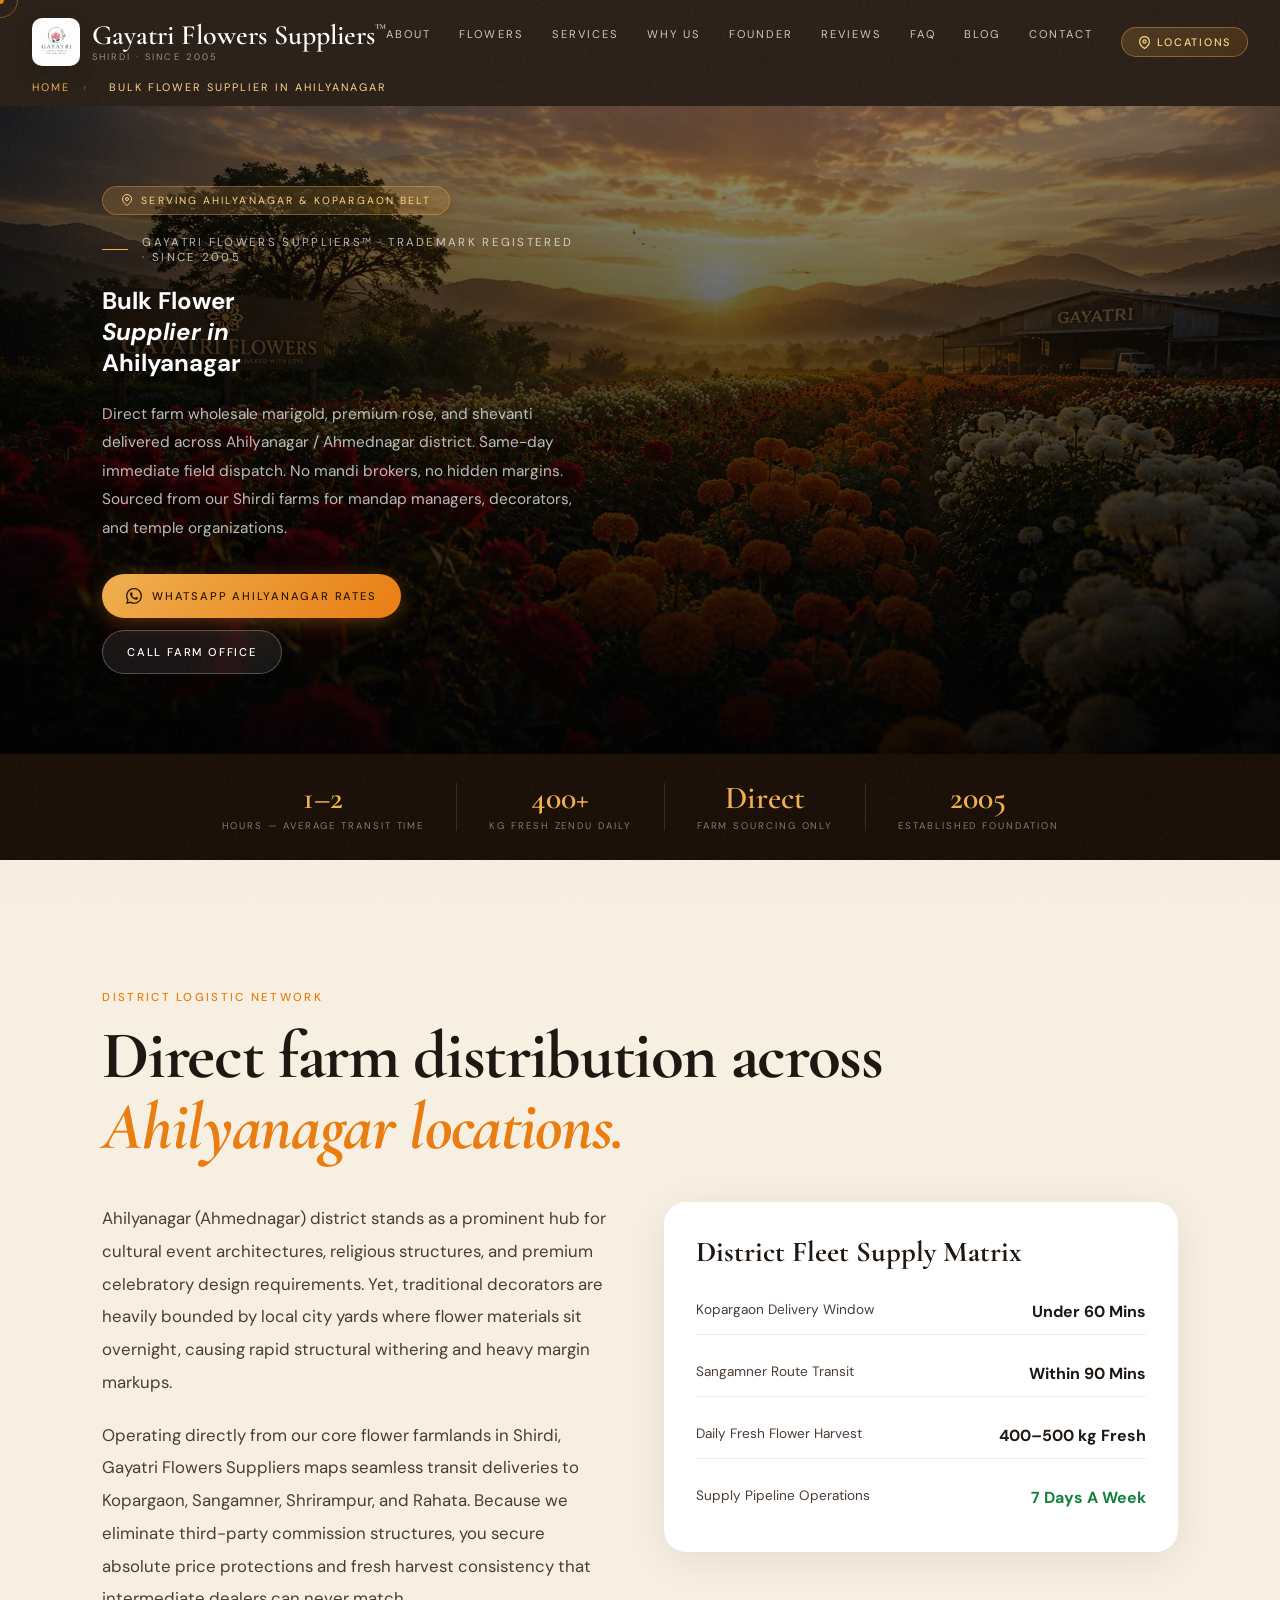
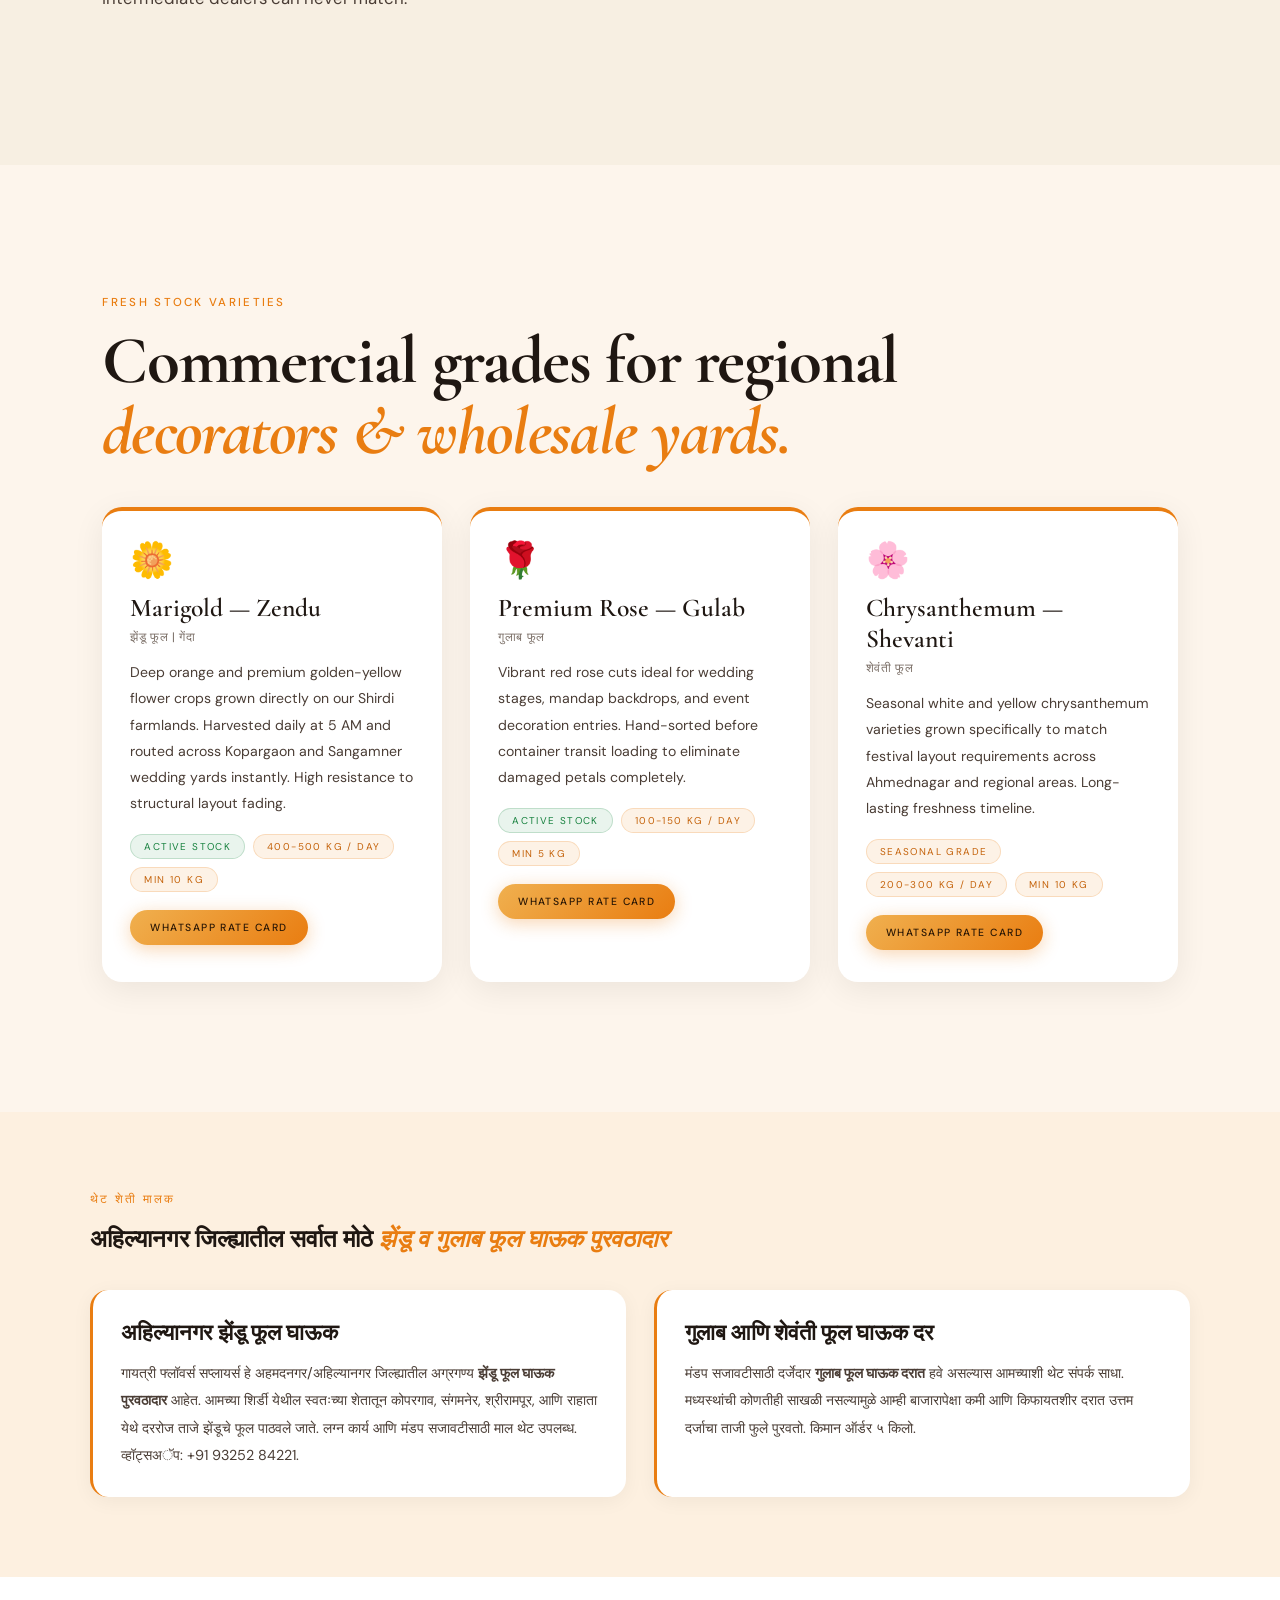
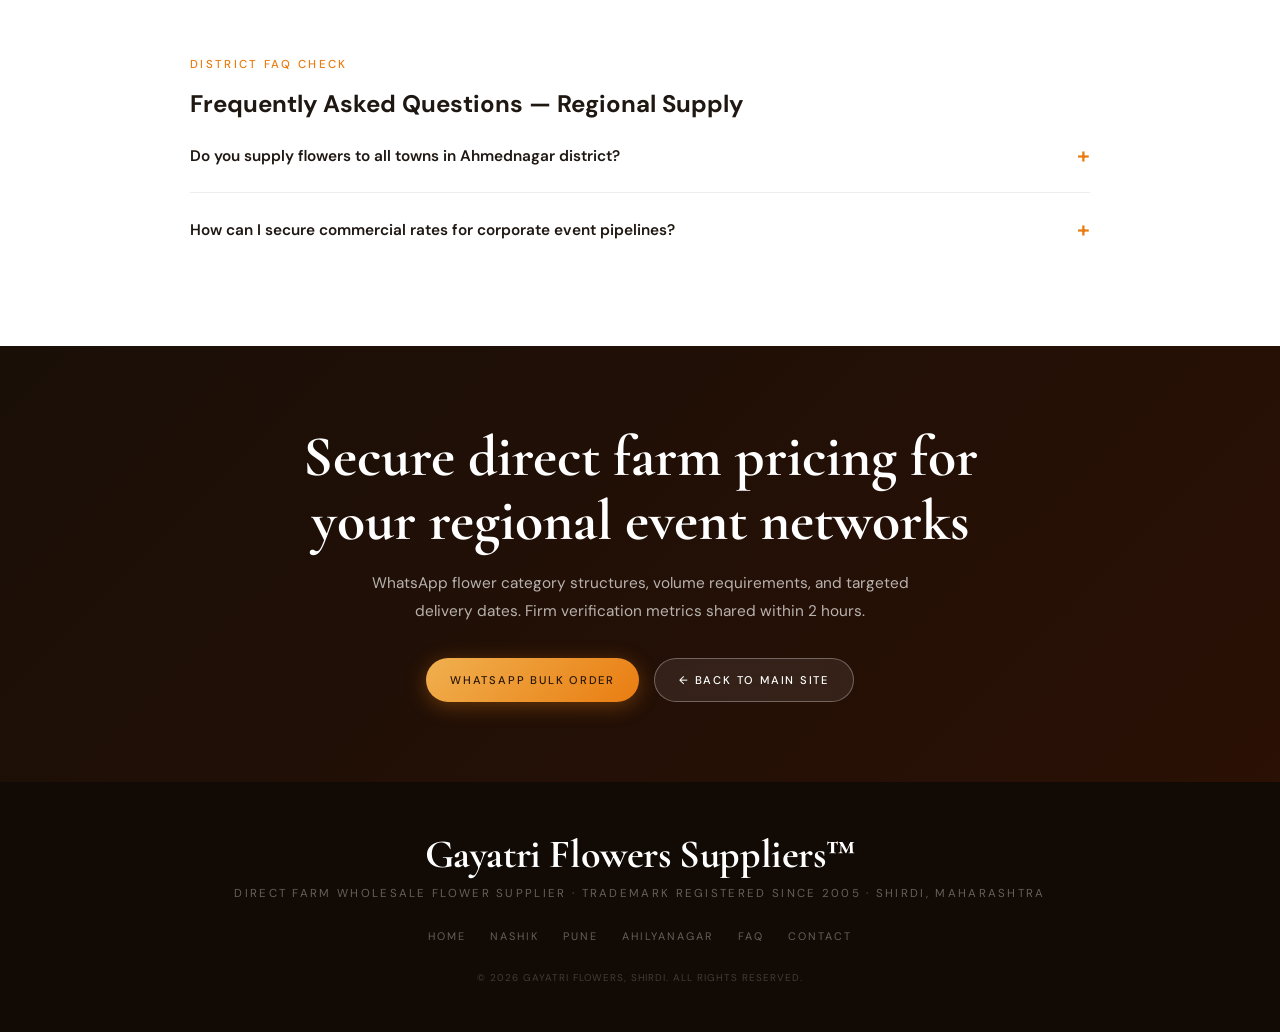
==== commit 5e274b3c: "changed ahilyanagar" ====
--- a/ahilyanagar.html
+++ b/ahilyanagar.html
@@ -42,7 +42,7 @@
     "name": "Gayatri Flowers Suppliers",
     "alternateName": ["Gayatri Flowers Ahilyanagar Supply", "Gayatri Phool Supplier Ahmednagar", "Gayatri Flowers Shirdi"],
     "image": "https://www.gayatriflowerssuppliers.in/assets/hero-bg.webp",
-    "@id": "https://www.gayatriflowerssuppliers.in/#legal-entity",
+    "@id": "https://www.gayatriflowerssuppliers.in/",
     "url": "https://www.gayatriflowerssuppliers.in/ahilyanagar",
     "telephone": "+919325284221",
     "email": "swamichaudhari252@gmail.com",
@@ -202,7 +202,7 @@
   </noscript>
 
   <link rel="icon"  href="/assets/favicon.ico" sizes="any" />
-  <link rel="icon"  href="assets/icon.jpg" type="image/svg+xml" />
+  <link rel="icon"  href="assets/icon.jpg" type="image/jpeg" />
   <link rel="apple-touch-icon" href="/assets/apple-touch-icon.png" />
 
   <link rel="stylesheet" href="style.css" />
@@ -418,6 +418,8 @@
 
   <a href="#main-content" class="skip-link">Skip to content</a>
   <div class="grain" aria-hidden="true"></div>
+  <div class="cursor" id="cursor" aria-hidden="true"></div>
+  <div class="cursor-follower" id="cursorFollower" aria-hidden="true"></div>
 
   <header class="navbar" role="banner">
     <div class="logo">
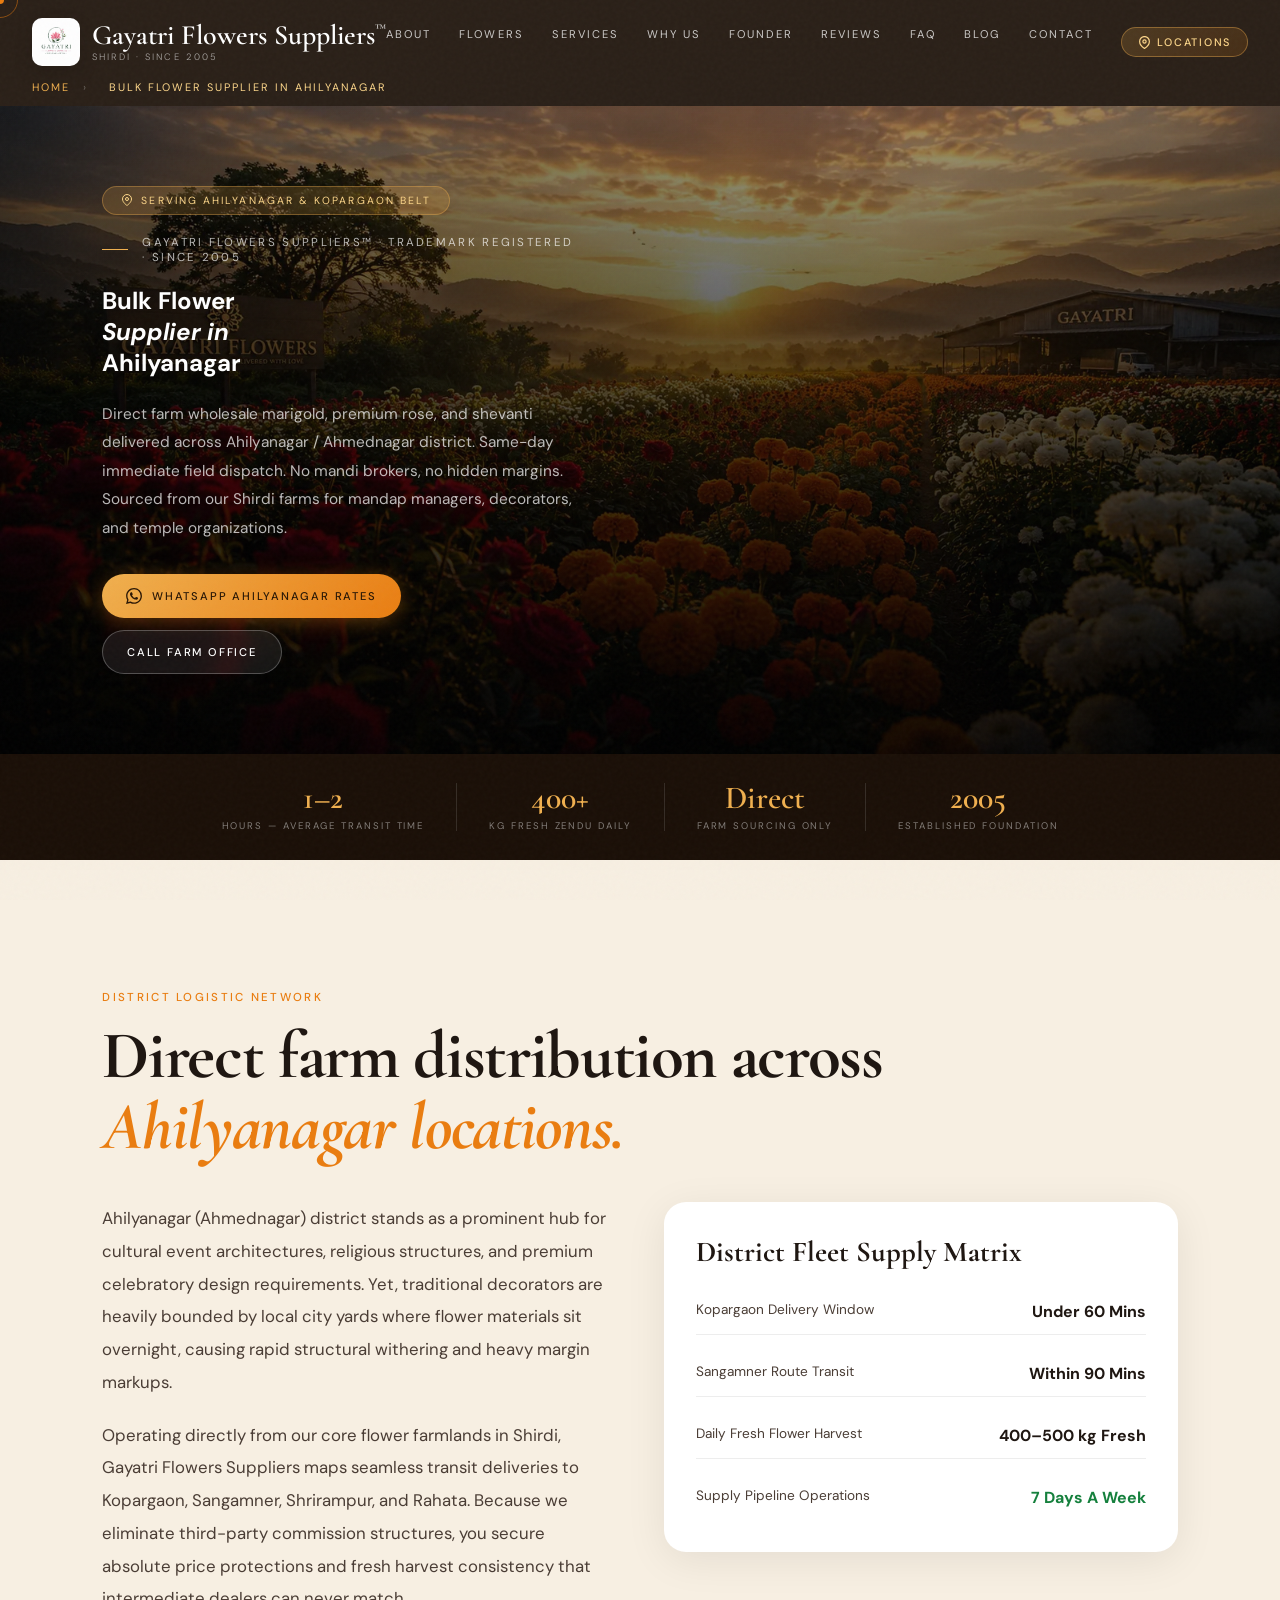
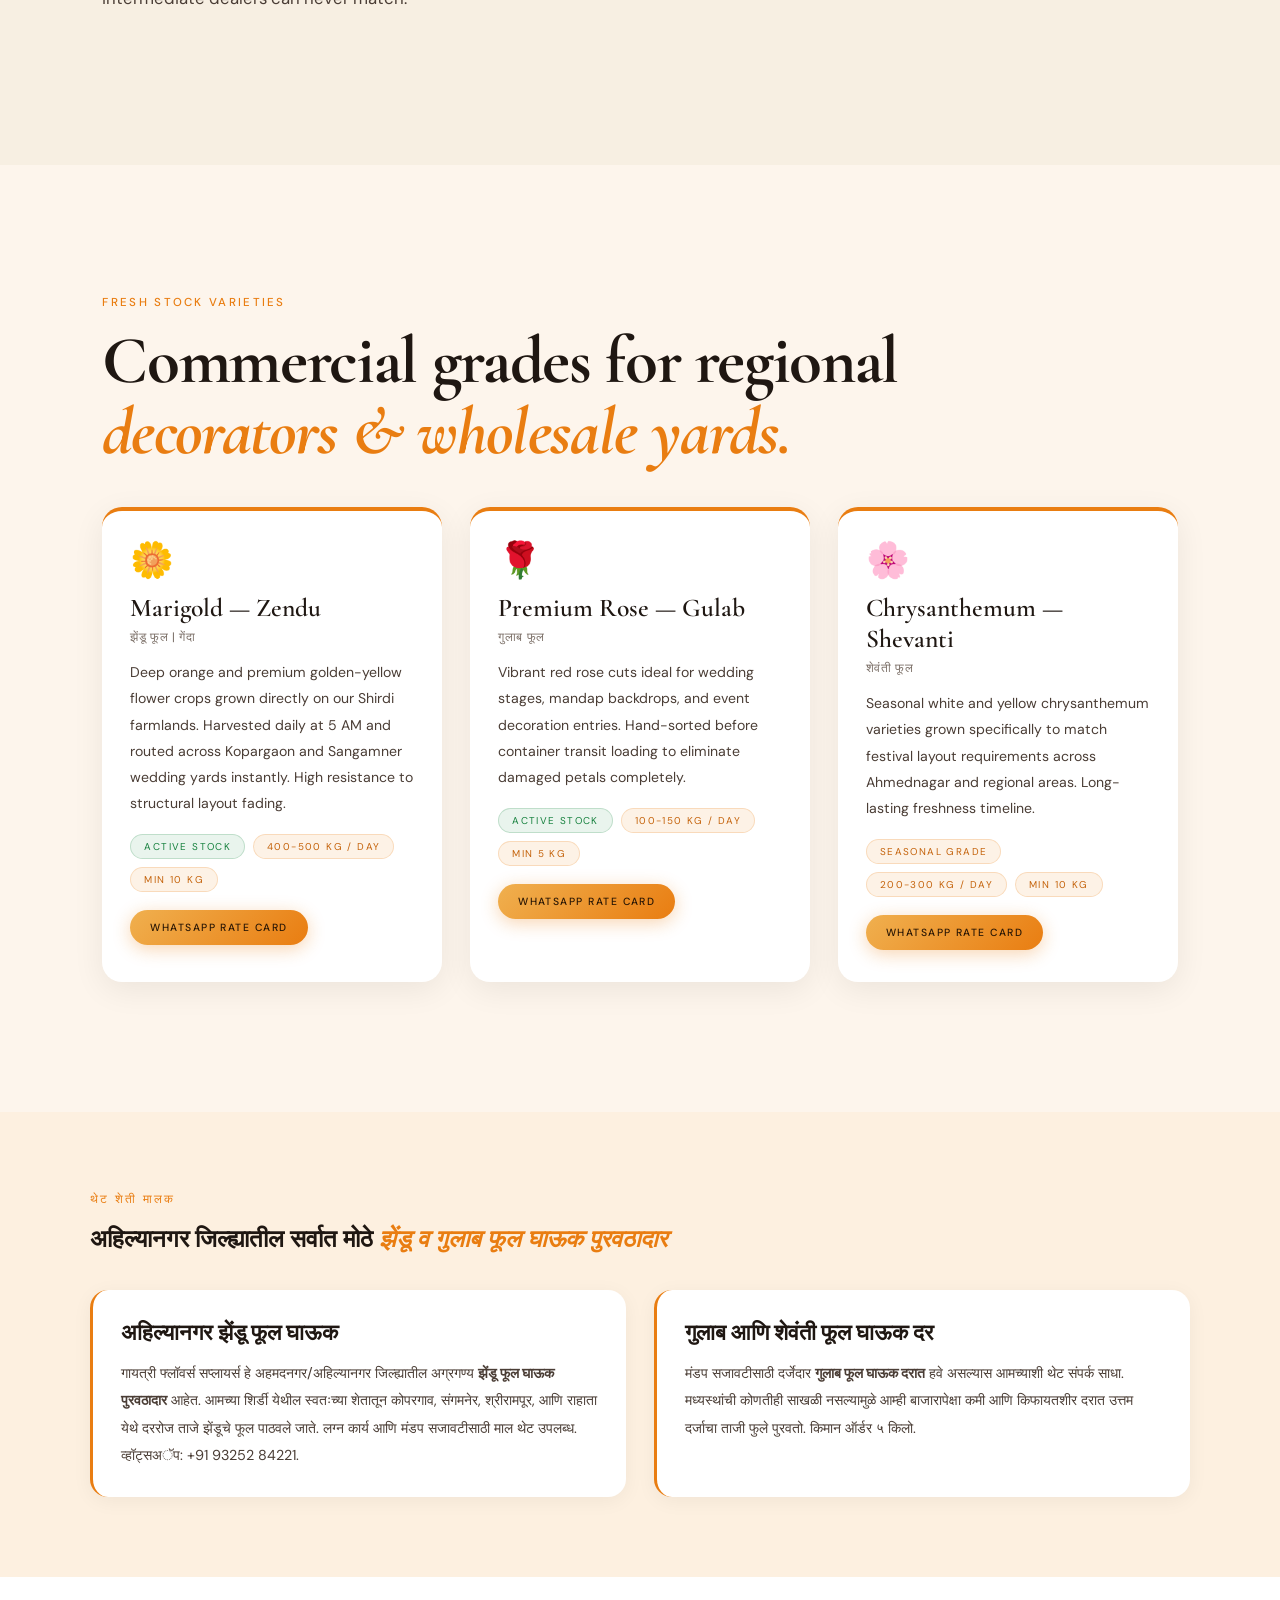
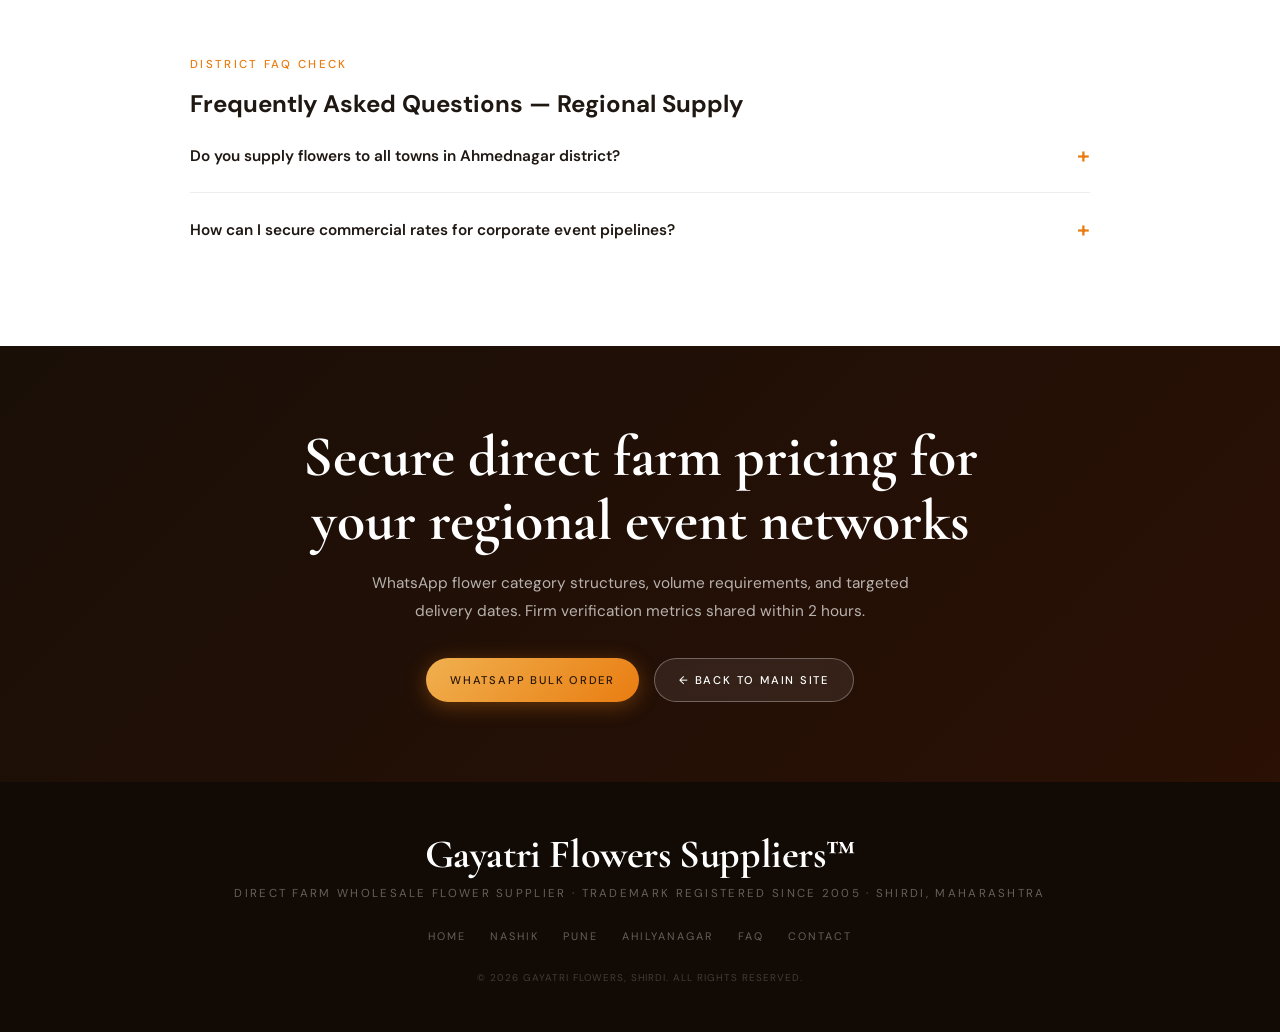
==== commit 3056195b: "location changed" ====
--- a/ahilyanagar.html
+++ b/ahilyanagar.html
@@ -1,39 +1,55 @@
 <!DOCTYPE html>
 <html lang="en">
+
 <head>
+  <!-- Google tag (gtag.js) -->
+  <script async src="https://www.googletagmanager.com/gtag/js?id=G-BQKNYNH786"></script>
+  <script>
+    window.dataLayer = window.dataLayer || [];
+    function gtag(){dataLayer.push(arguments);}
+    gtag('js', new Date());
+
+    gtag('config', 'G-BQKNYNH786');
+  </script>
+
   <meta charset="UTF-8" />
   <meta name="viewport" content="width=device-width, initial-scale=1.0" />
 
-  <title>Bulk Flower Supplier in Ahilyanagar | Wholesale Zendu, Gulab  & Shevanti — Gayatri Flowers Suppliers</title>
-
-  <meta name="description" content="Gayatri Flowers Suppliers™ delivers bulk wholesale flowers to Ahilyanagar (Ahmednagar) district — marigold (zendu), premium rose, shevanti, mogra & gaillardia. Direct farm pricing, no middlemen. Same-day dispatch from Shirdi field. Call +91 93252 84221." />
-
-  <meta name="keywords" content="bulk flower supplier Ahilyanagar, wholesale flower supplier Ahmednagar, zendu phool supplier Ahilyanagar, marigold supplier Ahmednagar, shevanti supplier Kopargaon, gulab flower wholesale Sangamner, fresh flower supplier near Rahata, mandap flower Shrirampur, wedding flower supplier Ahilyanagar, अहिल्यानगर फूल पुरवठादार, अहमदनगर झेंडू फूल, संगमनेर गुलाब फूल घाऊक, कोपरगाव शेवंती फूल, flower wholesale ahmednagar maharashtra, best flower supplier ahilyanagar, bulk marigold ahmednagar" />
+  <title>Best&Bulk Flower Supplier in Pune | Wholesale झेंडू,गुलाब,शेवंती | Gayatri Flowers Suppliers</title>
+
+  <meta name="description"
+    content="Gayatri Flowers Suppliers™ delivers bulk wholesale flowers to Ahilyanagar (Ahmednagar) district — marigold (zendu), premium rose, shevanti, mogra & gaillardia. Direct farm pricing, no middlemen. Same-day dispatch from Shirdi field. Call +91 93252 84221." />
+
+  <meta name="keywords"
+    content="bulk flower supplier Ahilyanagar, wholesale flower supplier Ahmednagar, zendu phool supplier Ahilyanagar, marigold supplier Ahmednagar, shevanti supplier Kopargaon, gulab flower wholesale Sangamner, fresh flower supplier near Rahata, mandap flower Shrirampur, wedding flower supplier Ahilyanagar, अहिल्यानगर फूल पुरवठादार, अहमदनगर झेंडू फूल, संगमनेर गुलाब फूल घाऊक, कोपरगाव शेवंती फूल, flower wholesale ahmednagar maharashtra, best flower supplier ahilyanagar, bulk marigold ahmednagar" />
 
   <meta name="author" content="Gayatri Flowers Suppliers, Shirdi, Maharashtra" />
   <meta name="robots" content="index, follow, max-image-preview:large, max-snippet:-1, max-video-preview:-1" />
   <link rel="canonical" href="https://www.gayatriflowerssuppliers.in/ahilyanagar" />
 
-  <meta property="og:type"        content="website" />
-  <meta property="og:url"         content="https://www.gayatriflowerssuppliers.in/ahilyanagar" />
-  <meta property="og:title"       content="Bulk Flower Supplier in Ahilyanagar — Gayatri Flowers Shirdi | Zendu, Rose, Shevanti Wholesale" />
-  <meta property="og:description" content="Direct farm bulk flower supply to Ahilyanagar district from Shirdi. Zendu 400–500 kg/day, rose & shevanti at wholesale rates. Wedding, mandap, temple & event supply. No middlemen. WhatsApp: +91 93252 84221." />
-  <meta property="og:image"       content="https://www.gayatriflowerssuppliers.in/assets/og-image.jpg" />
-  <meta property="og:image:width"  content="1200" />
+  <meta property="og:type" content="website" />
+  <meta property="og:url" content="https://www.gayatriflowerssuppliers.in/ahilyanagar" />
+  <meta property="og:title"
+    content="Bulk Flower Supplier in Ahilyanagar — Gayatri Flowers Shirdi | Zendu, Rose, Shevanti Wholesale" />
+  <meta property="og:description"
+    content="Direct farm bulk flower supply to Ahilyanagar district from Shirdi. Zendu 400–500 kg/day, rose & shevanti at wholesale rates. Wedding, mandap, temple & event supply. No middlemen. WhatsApp: +91 93252 84221." />
+  <meta property="og:image" content="https://www.gayatriflowerssuppliers.in/assets/og-image.jpg" />
+  <meta property="og:image:width" content="1200" />
   <meta property="og:image:height" content="630" />
-  <meta property="og:image:alt"   content="Gayatri Flowers Suppliers — Bulk Flower Supplier for Ahilyanagar Ahmednagar" />
-  <meta property="og:locale"      content="en_IN" />
-  <meta property="og:site_name"   content="Gayatri Flowers Suppliers" />
-
-  <meta name="twitter:card"        content="summary_large_image" />
-  <meta name="twitter:title"       content="Bulk Flower Supplier in Ahilyanagar — Gayatri Flowers Shirdi" />
-  <meta name="twitter:description" content="Wholesale zendu, rose, shevanti from Shirdi to Ahilyanagar district. Direct farm pricing, same-day dispatch. Call +91 93252 84221." />
-  <meta name="twitter:image"       content="https://www.gayatriflowerssuppliers.in/assets/og-image.jpg" />
-
-  <meta name="geo.region"    content="IN-MH" />
+  <meta property="og:image:alt" content="Gayatri Flowers Suppliers — Bulk Flower Supplier for Ahilyanagar Ahmednagar" />
+  <meta property="og:locale" content="en_IN" />
+  <meta property="og:site_name" content="Gayatri Flowers Suppliers" />
+
+  <meta name="twitter:card" content="summary_large_image" />
+  <meta name="twitter:title" content="Bulk Flower Supplier in Ahilyanagar — Gayatri Flowers Shirdi" />
+  <meta name="twitter:description"
+    content="Wholesale zendu, rose, shevanti from Shirdi to Ahilyanagar district. Direct farm pricing, same-day dispatch. Call +91 93252 84221." />
+  <meta name="twitter:image" content="https://www.gayatriflowerssuppliers.in/assets/og-image.jpg" />
+
+  <meta name="geo.region" content="IN-MH" />
   <meta name="geo.placename" content="Ahmednagar, Ahilyanagar, Maharashtra, India" />
-  <meta name="geo.position"  content="19.0948;74.7480" />
-  <meta name="ICBM"          content="19.0948, 74.7480" />
+  <meta name="geo.position" content="19.0948;74.7480" />
+  <meta name="ICBM" content="19.0948, 74.7480" />
 
   <script type="application/ld+json">
   {
@@ -63,8 +79,8 @@
     },
     "geo": {
       "@type": "GeoCoordinates",
-      "latitude": 19.7646,
-      "longitude": 74.4765
+      "latitude": 19.737040,
+      "longitude": 74.445275
     },
     "areaServed": [
       { "@type": "City",   "name": "Ahmednagar" },
@@ -195,14 +211,18 @@
 
   <link rel="preconnect" href="https://fonts.googleapis.com" />
   <link rel="preconnect" href="https://fonts.gstatic.com" crossorigin />
-  <link rel="preload" as="style" href="https://fonts.googleapis.com/css2?family=Cormorant+Garamond:ital,wght@0,400;0,500;0,600;0,700;1,400;1,600&family=DM+Sans:ital,wght@0,300;0,400;0,500;0,600;1,400&display=swap" />
-  <link rel="stylesheet" href="https://fonts.googleapis.com/css2?family=Cormorant+Garamond:ital,wght@0,400;0,500;0,600;0,700;1,400;1,600&family=DM+Sans:ital,wght@0,300;0,400;0,500;0,600;1,400&display=swap" media="print" onload="this.media='all'" />
+  <link rel="preload" as="style"
+    href="https://fonts.googleapis.com/css2?family=Cormorant+Garamond:ital,wght@0,400;0,500;0,600;0,700;1,400;1,600&family=DM+Sans:ital,wght@0,300;0,400;0,500;0,600;1,400&display=swap" />
+  <link rel="stylesheet"
+    href="https://fonts.googleapis.com/css2?family=Cormorant+Garamond:ital,wght@0,400;0,500;0,600;0,700;1,400;1,600&family=DM+Sans:ital,wght@0,300;0,400;0,500;0,600;1,400&display=swap"
+    media="print" onload="this.media='all'" />
   <noscript>
-    <link rel="stylesheet" href="https://fonts.googleapis.com/css2?family=Cormorant+Garamond:ital,wght@0,400;0,500;0,600;0,700;1,400;1,600&family=DM+Sans:ital,wght@0,300;0,400;0,500;0,600;1,400&display=swap" />
+    <link rel="stylesheet"
+      href="https://fonts.googleapis.com/css2?family=Cormorant+Garamond:ital,wght@0,400;0,500;0,600;0,700;1,400;1,600&family=DM+Sans:ital,wght@0,300;0,400;0,500;0,600;1,400&display=swap" />
   </noscript>
 
-  <link rel="icon"  href="/assets/favicon.ico" sizes="any" />
-  <link rel="icon"  href="assets/icon.jpg" type="image/jpeg" />
+  <link rel="icon" href="/assets/favicon.ico" sizes="any" />
+  <link rel="icon" href="assets/icon.jpg" type="image/jpeg" />
   <link rel="apple-touch-icon" href="/assets/apple-touch-icon.png" />
 
   <link rel="stylesheet" href="style.css" />
@@ -213,26 +233,39 @@
       position: relative;
       display: flex;
       align-items: center;
-      background: linear-gradient(170deg, rgba(0,0,0,0.08) 0%, rgba(0,0,0,0.78) 100%),
-                  url('assets/hero-bg.webp') center/cover no-repeat;
-    }
+      background: linear-gradient(170deg, rgba(0, 0, 0, 0.08) 0%, rgba(0, 0, 0, 0.78) 100%),
+        url('assets/hero-bg.webp') center/cover no-repeat;
+    }
+
     .breadcrumb-bar {
-      background: rgba(26,15,7,0.92);
+      background: rgba(26, 15, 7, 0.92);
       padding: 12px 32px;
       font-size: .68rem;
       text-transform: uppercase;
       letter-spacing: .18em;
-      color: rgba(255,255,255,.55);
-    }
-    .breadcrumb-bar a { color: var(--gold); text-decoration: none; }
-    .breadcrumb-bar a:hover { color: white; }
-    .breadcrumb-bar span { color: rgba(255,255,255,.3); margin: 0 8px; }
+      color: rgba(255, 255, 255, .55);
+    }
+
+    .breadcrumb-bar a {
+      color: var(--gold);
+      text-decoration: none;
+    }
+
+    .breadcrumb-bar a:hover {
+      color: white;
+    }
+
+    .breadcrumb-bar span {
+      color: rgba(255, 255, 255, .3);
+      margin: 0 8px;
+    }
+
     .location-badge {
       display: inline-flex;
       align-items: center;
       gap: 8px;
-      background: rgba(240,176,79,.18);
-      border: 1px solid rgba(240,176,79,.35);
+      background: rgba(240, 176, 79, .18);
+      border: 1px solid rgba(240, 176, 79, .35);
       color: var(--gold-light);
       font-size: .65rem;
       letter-spacing: .2em;
@@ -241,6 +274,7 @@
       border-radius: 999px;
       margin-bottom: 20px;
     }
+
     .dist-strip {
       background: var(--bg-dark);
       color: white;
@@ -251,7 +285,11 @@
       gap: 32px;
       align-items: center;
     }
-    .dist-item { text-align: center; }
+
+    .dist-item {
+      text-align: center;
+    }
+
     .dist-val {
       font-family: var(--font-serif);
       font-size: 2rem;
@@ -260,16 +298,27 @@
       display: block;
       line-height: 1;
     }
+
     .dist-lbl {
       font-size: .6rem;
       text-transform: uppercase;
       letter-spacing: .2em;
-      color: rgba(255,255,255,.45);
+      color: rgba(255, 255, 255, .45);
       margin-top: 5px;
       display: block;
     }
-    .dist-sep { width: 1px; height: 48px; background: rgba(255,255,255,.12); }
-    @media(max-width:640px){ .dist-sep { display: none; } }
+
+    .dist-sep {
+      width: 1px;
+      height: 48px;
+      background: rgba(255, 255, 255, .12);
+    }
+
+    @media(max-width:640px) {
+      .dist-sep {
+        display: none;
+      }
+    }
 
     .supply-grid {
       display: grid;
@@ -277,41 +326,103 @@
       gap: 28px;
       margin-top: 40px;
     }
+
     .supply-card {
       background: white;
       border-radius: 20px;
       padding: 32px 28px;
       border-top: 4px solid var(--orange);
-      box-shadow: 0 8px 32px rgba(0,0,0,.07);
+      box-shadow: 0 8px 32px rgba(0, 0, 0, .07);
       transition: transform .35s var(--ease-out), box-shadow .35s;
     }
-    .supply-card:hover { transform: translateY(-5px); box-shadow: 0 20px 52px rgba(0,0,0,.12); }
-    .supply-card-icon { font-size: 2.2rem; margin-bottom: 14px; display: block; line-height: 1; }
-    .supply-card-name { font-family: var(--font-serif); font-size: 1.6rem; font-weight: 600; margin-bottom: 6px; color: var(--text); }
-    .supply-card-name-mr { font-size: .75rem; color: var(--muted); letter-spacing: .05em; margin-bottom: 14px; display: block; }
-    .supply-card-desc { font-size: .88rem; color: var(--text-soft); line-height: 1.85; margin-bottom: 18px; }
-    .supply-meta-row { display: flex; flex-wrap: wrap; gap: 8px; margin-bottom: 18px; }
+
+    .supply-card:hover {
+      transform: translateY(-5px);
+      box-shadow: 0 20px 52px rgba(0, 0, 0, .12);
+    }
+
+    .supply-card-icon {
+      font-size: 2.2rem;
+      margin-bottom: 14px;
+      display: block;
+      line-height: 1;
+    }
+
+    .supply-card-name {
+      font-family: var(--font-serif);
+      font-size: 1.6rem;
+      font-weight: 600;
+      margin-bottom: 6px;
+      color: var(--text);
+    }
+
+    .supply-card-name-mr {
+      font-size: .75rem;
+      color: var(--muted);
+      letter-spacing: .05em;
+      margin-bottom: 14px;
+      display: block;
+    }
+
+    .supply-card-desc {
+      font-size: .88rem;
+      color: var(--text-soft);
+      line-height: 1.85;
+      margin-bottom: 18px;
+    }
+
+    .supply-meta-row {
+      display: flex;
+      flex-wrap: wrap;
+      gap: 8px;
+      margin-bottom: 18px;
+    }
+
     .supply-meta-pill {
-      font-size: .62rem; text-transform: uppercase; letter-spacing: .14em;
-      padding: 5px 13px; border-radius: 999px;
-      background: rgba(233,125,17,.1); border: 1px solid rgba(233,125,17,.2); color: var(--orange-deep);
-    }
-    .supply-meta-pill.green { background: rgba(21,128,61,.09); border-color: rgba(21,128,61,.2); color: #15803d; }
+      font-size: .62rem;
+      text-transform: uppercase;
+      letter-spacing: .14em;
+      padding: 5px 13px;
+      border-radius: 999px;
+      background: rgba(233, 125, 17, .1);
+      border: 1px solid rgba(233, 125, 17, .2);
+      color: var(--orange-deep);
+    }
+
+    .supply-meta-pill.green {
+      background: rgba(21, 128, 61, .09);
+      border-color: rgba(21, 128, 61, .2);
+      color: #15803d;
+    }
+
     .supply-wa-btn {
-      display: inline-flex; align-items: center; gap: 8px;
+      display: inline-flex;
+      align-items: center;
+      gap: 8px;
       background: linear-gradient(135deg, var(--gold), var(--orange));
-      color: #2a1705; padding: 11px 20px; border-radius: 999px;
-      font-size: .65rem; text-transform: uppercase; letter-spacing: .14em; font-weight: 500;
-      text-decoration: none; transition: transform .3s, box-shadow .3s;
-      box-shadow: 0 4px 18px rgba(233,125,17,.32);
-    }
-    .supply-wa-btn:hover { transform: translateY(-2px); box-shadow: 0 8px 28px rgba(233,125,17,.45); }
+      color: #2a1705;
+      padding: 11px 20px;
+      border-radius: 999px;
+      font-size: .65rem;
+      text-transform: uppercase;
+      letter-spacing: .14em;
+      font-weight: 500;
+      text-decoration: none;
+      transition: transform .3s, box-shadow .3s;
+      box-shadow: 0 4px 18px rgba(233, 125, 17, .32);
+    }
+
+    .supply-wa-btn:hover {
+      transform: translateY(-2px);
+      box-shadow: 0 8px 28px rgba(233, 125, 17, .45);
+    }
 
     .area-coverage {
       background: var(--bg-dark);
       padding: 80px 24px;
       color: white;
     }
+
     .area-grid {
       display: grid;
       grid-template-columns: repeat(auto-fit, minmax(160px, 1fr));
@@ -321,24 +432,39 @@
       margin-left: auto;
       margin-right: auto;
     }
+
     .area-pill {
-      background: rgba(255,255,255,.06);
-      border: 1px solid rgba(255,255,255,.12);
+      background: rgba(255, 255, 255, .06);
+      border: 1px solid rgba(255, 255, 255, .12);
       border-radius: 12px;
       padding: 16px 18px;
       text-align: center;
       font-size: .78rem;
-      color: rgba(255,255,255,.8);
+      color: rgba(255, 255, 255, .8);
       letter-spacing: .04em;
       transition: background .3s, border-color .3s;
     }
-    .area-pill:hover { background: rgba(240,176,79,.12); border-color: rgba(240,176,79,.3); color: var(--gold-light); }
-    .area-pill small { display: block; font-size: .58rem; color: rgba(255,255,255,.35); letter-spacing: .14em; text-transform: uppercase; margin-top: 4px; }
+
+    .area-pill:hover {
+      background: rgba(240, 176, 79, .12);
+      border-color: rgba(240, 176, 79, .3);
+      color: var(--gold-light);
+    }
+
+    .area-pill small {
+      display: block;
+      font-size: .58rem;
+      color: rgba(255, 255, 255, .35);
+      letter-spacing: .14em;
+      text-transform: uppercase;
+      margin-top: 4px;
+    }
 
     .testimonials-loc {
       background: #fdf5ec;
       padding: 80px 24px;
     }
+
     .testi-grid {
       display: grid;
       grid-template-columns: repeat(auto-fit, minmax(280px, 1fr));
@@ -348,58 +474,152 @@
       margin-left: auto;
       margin-right: auto;
     }
+
     .testi-card {
       background: white;
       border-radius: 18px;
       padding: 28px 24px;
-      box-shadow: 0 6px 28px rgba(0,0,0,.07);
+      box-shadow: 0 6px 28px rgba(0, 0, 0, .07);
       border-left: 3px solid var(--gold);
-      display: flex; flex-direction: column;
-    }
-    .testi-stars { color: #f59e0b; font-size: .88rem; letter-spacing: 1.5px; margin-bottom: 12px; }
-    .testi-text { font-size: .88rem; color: var(--text-soft); line-height: 1.9; flex: 1; margin-bottom: 16px; }
-    .testi-author { font-weight: 500; font-size: .82rem; color: var(--text); }
-    .testi-role { font-size: .64rem; text-transform: uppercase; letter-spacing: .14em; color: var(--muted); margin-top: 3px; }
-    .testi-city { display: inline-block; font-size: .6rem; text-transform: uppercase; letter-spacing: .14em; color: #15803d; background: rgba(21,128,61,.08); border: 1px solid rgba(21,128,61,.18); border-radius: 999px; padding: 3px 10px; margin-top: 8px; }
-
-    .faq-loc { background: white; padding: 80px 24px; }
-    .faq-loc-inner { max-width: 900px; margin: 0 auto; }
-    .faq-loc-item { border-bottom: 1px solid rgba(0,0,0,.07); padding: 22px 0; }
-    .faq-loc-item:last-child { border-bottom: none; }
+      display: flex;
+      flex-direction: column;
+    }
+
+    .testi-stars {
+      color: #f59e0b;
+      font-size: .88rem;
+      letter-spacing: 1.5px;
+      margin-bottom: 12px;
+    }
+
+    .testi-text {
+      font-size: .88rem;
+      color: var(--text-soft);
+      line-height: 1.9;
+      flex: 1;
+      margin-bottom: 16px;
+    }
+
+    .testi-author {
+      font-weight: 500;
+      font-size: .82rem;
+      color: var(--text);
+    }
+
+    .testi-role {
+      font-size: .64rem;
+      text-transform: uppercase;
+      letter-spacing: .14em;
+      color: var(--muted);
+      margin-top: 3px;
+    }
+
+    .testi-city {
+      display: inline-block;
+      font-size: .6rem;
+      text-transform: uppercase;
+      letter-spacing: .14em;
+      color: #15803d;
+      background: rgba(21, 128, 61, .08);
+      border: 1px solid rgba(21, 128, 61, .18);
+      border-radius: 999px;
+      padding: 3px 10px;
+      margin-top: 8px;
+    }
+
+    .faq-loc {
+      background: white;
+      padding: 80px 24px;
+    }
+
+    .faq-loc-inner {
+      max-width: 900px;
+      margin: 0 auto;
+    }
+
+    .faq-loc-item {
+      border-bottom: 1px solid rgba(0, 0, 0, .07);
+      padding: 22px 0;
+    }
+
+    .faq-loc-item:last-child {
+      border-bottom: none;
+    }
+
     .faq-loc-q {
-      font-family: var(--font-sans); font-size: .96rem; font-weight: 600;
-      color: var(--text); cursor: pointer;
-      display: flex; justify-content: space-between; align-items: center; gap: 16px;
-    }
-    .faq-loc-q::after { content: '+'; font-size: 1.4rem; color: var(--orange); flex-shrink: 0; transition: transform .3s; }
-    .faq-loc-item.open .faq-loc-q::after { transform: rotate(45deg); }
-    .faq-loc-a { font-size: .88rem; color: var(--text-soft); line-height: 1.9; margin-top: 14px; display: none; }
-    .faq-loc-item.open .faq-loc-a { display: block; }
+      font-family: var(--font-sans);
+      font-size: .96rem;
+      font-weight: 600;
+      color: var(--text);
+      cursor: pointer;
+      display: flex;
+      justify-content: space-between;
+      align-items: center;
+      gap: 16px;
+    }
+
+    .faq-loc-q::after {
+      content: '+';
+      font-size: 1.4rem;
+      color: var(--orange);
+      flex-shrink: 0;
+      transition: transform .3s;
+    }
+
+    .faq-loc-item.open .faq-loc-q::after {
+      transform: rotate(45deg);
+    }
+
+    .faq-loc-a {
+      font-size: .88rem;
+      color: var(--text-soft);
+      line-height: 1.9;
+      margin-top: 14px;
+      display: none;
+    }
+
+    .faq-loc-item.open .faq-loc-a {
+      display: block;
+    }
 
     .marathi-sec {
       background: #fdf0e0;
       padding: 80px 24px;
     }
-    .marathi-inner { max-width: 1100px; margin: 0 auto; }
+
+    .marathi-inner {
+      max-width: 1100px;
+      margin: 0 auto;
+    }
+
     .marathi-grid {
       display: grid;
       grid-template-columns: repeat(auto-fit, minmax(300px, 1fr));
       gap: 28px;
       margin-top: 36px;
     }
+
     .marathi-card {
       background: white;
       border-radius: 18px;
       padding: 28px;
       border-left: 3px solid var(--orange);
-      box-shadow: 0 4px 20px rgba(0,0,0,.05);
-    }
+      box-shadow: 0 4px 20px rgba(0, 0, 0, .05);
+    }
+
     .marathi-card h3 {
       font-family: var(--font-serif);
-      font-size: 1.4rem; color: var(--text);
-      margin-bottom: 12px; line-height: 1.35;
-    }
-    .marathi-card p { font-size: .9rem; color: var(--text-soft); line-height: 1.9; }
+      font-size: 1.4rem;
+      color: var(--text);
+      margin-bottom: 12px;
+      line-height: 1.35;
+    }
+
+    .marathi-card p {
+      font-size: .9rem;
+      color: var(--text-soft);
+      line-height: 1.9;
+    }
 
     .cta-banner {
       background: linear-gradient(135deg, var(--bg-dark) 0%, #2a1005 100%);
@@ -407,10 +627,33 @@
       text-align: center;
       color: white;
     }
-    .cta-banner h2 { font-family: var(--font-serif); font-size: clamp(2rem,5vw,3.6rem); margin-bottom: 16px; line-height: 1.1; }
-    .cta-banner h2 em { color: var(--gold-light); font-style: italic; }
-    .cta-banner p { font-size: .96rem; color: rgba(255,255,255,.68); max-width: 52ch; margin: 0 auto 32px; line-height: 1.85; }
-    .cta-btns { display: flex; flex-wrap: wrap; justify-content: center; gap: 14px; }
+
+    .cta-banner h2 {
+      font-family: var(--font-serif);
+      font-size: clamp(2rem, 5vw, 3.6rem);
+      margin-bottom: 16px;
+      line-height: 1.1;
+    }
+
+    .cta-banner h2 em {
+      color: var(--gold-light);
+      font-style: italic;
+    }
+
+    .cta-banner p {
+      font-size: .96rem;
+      color: rgba(255, 255, 255, .68);
+      max-width: 52ch;
+      margin: 0 auto 32px;
+      line-height: 1.85;
+    }
+
+    .cta-btns {
+      display: flex;
+      flex-wrap: wrap;
+      justify-content: center;
+      gap: 14px;
+    }
   </style>
 </head>
 
@@ -443,8 +686,13 @@
       <a href="index.html#faq">FAQ</a>
       <a href="blogs">Blog</a>
       <a href="index.html#contact">Contact</a>
-      <button class="locations-btn" id="locationsBtn" aria-haspopup="true" aria-expanded="false" aria-controls="locationPanel">
-        <svg width="13" height="13" viewBox="0 0 24 24" fill="none" stroke="currentColor" stroke-width="2.2" aria-hidden="true"><path d="M21 10c0 7-9 13-9 13s-9-6-9-13a9 9 0 0118 0z"/><circle cx="12" cy="10" r="3"/></svg>
+      <button class="locations-btn" id="locationsBtn" aria-haspopup="true" aria-expanded="false"
+        aria-controls="locationPanel">
+        <svg width="13" height="13" viewBox="0 0 24 24" fill="none" stroke="currentColor" stroke-width="2.2"
+          aria-hidden="true">
+          <path d="M21 10c0 7-9 13-9 13s-9-6-9-13a9 9 0 0118 0z" />
+          <circle cx="12" cy="10" r="3" />
+        </svg>
         Locations
       </button>
     </nav>
@@ -461,7 +709,11 @@
         <h2 class="lp-title">Our Locations</h2>
       </div>
       <button class="lp-close" id="lpClose" aria-label="Close locations panel">
-        <svg width="18" height="18" viewBox="0 0 24 24" fill="none" stroke="currentColor" stroke-width="2" aria-hidden="true"><line x1="18" y1="6" x2="6" y2="18"/><line x1="6" y1="6" x2="18" y2="18"/></svg>
+        <svg width="18" height="18" viewBox="0 0 24 24" fill="none" stroke="currentColor" stroke-width="2"
+          aria-hidden="true">
+          <line x1="18" y1="6" x2="6" y2="18" />
+          <line x1="6" y1="6" x2="18" y2="18" />
+        </svg>
       </button>
     </div>
 
@@ -475,7 +727,11 @@
           <span class="lp-city-meta">~90 km · 3–4 hrs delivery</span>
           <span class="lp-city-tags">Zendu · Rose · Shevanti · Mogra</span>
         </div>
-        <svg class="lp-arrow" width="16" height="16" viewBox="0 0 24 24" fill="none" stroke="currentColor" stroke-width="2" aria-hidden="true"><line x1="5" y1="12" x2="19" y2="12"/><polyline points="12 5 19 12 12 19"/></svg>
+        <svg class="lp-arrow" width="16" height="16" viewBox="0 0 24 24" fill="none" stroke="currentColor"
+          stroke-width="2" aria-hidden="true">
+          <line x1="5" y1="12" x2="19" y2="12" />
+          <polyline points="12 5 19 12 12 19" />
+        </svg>
       </a>
 
       <a href="pune" class="lp-city-card">
@@ -485,7 +741,11 @@
           <span class="lp-city-meta">~200 km · 4–6 hrs delivery</span>
           <span class="lp-city-tags">Zendu · Rose · Shevanti · Mogra</span>
         </div>
-        <svg class="lp-arrow" width="16" height="16" viewBox="0 0 24 24" fill="none" stroke="currentColor" stroke-width="2" aria-hidden="true"><line x1="5" y1="12" x2="19" y2="12"/><polyline points="12 5 19 12 12 19"/></svg>
+        <svg class="lp-arrow" width="16" height="16" viewBox="0 0 24 24" fill="none" stroke="currentColor"
+          stroke-width="2" aria-hidden="true">
+          <line x1="5" y1="12" x2="19" y2="12" />
+          <polyline points="12 5 19 12 12 19" />
+        </svg>
       </a>
 
       <a href="ahilyanagar" class="lp-city-card is-current" aria-current="page">
@@ -495,14 +755,22 @@
           <span class="lp-city-meta">~60 km · 1–2 hrs delivery</span>
           <span class="lp-city-tags">Zendu · Rose · Shevanti · Mogra</span>
         </div>
-        <svg class="lp-arrow" width="16" height="16" viewBox="0 0 24 24" fill="none" stroke="currentColor" stroke-width="2" aria-hidden="true"><line x1="5" y1="12" x2="19" y2="12"/><polyline points="12 5 19 12 12 19"/></svg>
+        <svg class="lp-arrow" width="16" height="16" viewBox="0 0 24 24" fill="none" stroke="currentColor"
+          stroke-width="2" aria-hidden="true">
+          <line x1="5" y1="12" x2="19" y2="12" />
+          <polyline points="12 5 19 12 12 19" />
+        </svg>
       </a>
     </div>
 
     <div class="lp-footer">
       <p class="lp-footer-text">Don't see your city?</p>
-      <a href="https://wa.me/919325284221?text=Hello%2C%20I%20need%20bulk%20flowers%20delivered%20to%20my%20city.%20Please%20confirm%20if%20you%20deliver%20here." class="lp-wa-btn" target="_blank" rel="noopener">
-        <svg width="15" height="15" viewBox="0 0 24 24" fill="currentColor" aria-hidden="true"><path d="M17.472 14.382c-.297-.149-1.758-.867-2.03-.967-.273-.099-.471-.148-.67.15-.197.297-.767.966-.94 1.164-.173.199-.347.223-.644.075-.297-.15-1.255-.463-2.39-1.475-.883-.788-1.48-1.761-1.653-2.059-.173-.297-.018-.458.13-.606.134-.133.298-.347.446-.52.149-.174.198-.298.298-.497.099-.198.05-.371-.025-.52-.075-.149-.669-1.612-.916-2.207-.242-.579-.487-.5-.669-.51-.173-.008-.371-.01-.57-.01-.198 0-.52.074-.792.372-.272.297-1.04 1.016-1.04 2.479 0 1.462 1.065 2.875 1.213 3.074.149.198 2.096 3.2 5.077 4.487.709.306 1.262.489 1.694.625.712.227 1.36.195 1.871.118.571-.085 1.758-.719 2.006-1.413.248-.694.248-1.289.173-1.413-.074-.124-.272-.198-.57-.347m-5.421 7.403h-.004a9.87 9.87 0 01-5.031-1.378l-.361-.214-3.741.982.998-3.648-.235-.374a9.86 9.86 0 01-1.51-5.26c.001-5.45 4.436-9.884 9.888-9.884 2.64 0 5.122 1.03 6.988 2.898a9.825 9.825 0 012.893 6.994c-.003 5.45-4.437 9.884-9.885 9.884m8.413-18.297A11.815 11.815 0 0012.05 0C5.495 0 .16 5.335.157 11.892c0 2.096.547 4.142 1.588 5.945L.057 24l6.305-1.654a11.882 11.882 0 005.683 1.448h.005c6.554 0 11.89-5.335 11.893-11.893a11.821 11.821 0 00-3.48-8.413Z"/></svg>
+      <a href="https://wa.me/919325284221?text=Hello%2C%20I%20need%20bulk%20flowers%20delivered%20to%20my%20city.%20Please%20confirm%20if%20you%20deliver%20here."
+        class="lp-wa-btn" target="_blank" rel="noopener">
+        <svg width="15" height="15" viewBox="0 0 24 24" fill="currentColor" aria-hidden="true">
+          <path
+            d="M17.472 14.382c-.297-.149-1.758-.867-2.03-.967-.273-.099-.471-.148-.67.15-.197.297-.767.966-.94 1.164-.173.199-.347.223-.644.075-.297-.15-1.255-.463-2.39-1.475-.883-.788-1.48-1.761-1.653-2.059-.173-.297-.018-.458.13-.606.134-.133.298-.347.446-.52.149-.174.198-.298.298-.497.099-.198.05-.371-.025-.52-.075-.149-.669-1.612-.916-2.207-.242-.579-.487-.5-.669-.51-.173-.008-.371-.01-.57-.01-.198 0-.52.074-.792.372-.272.297-1.04 1.016-1.04 2.479 0 1.462 1.065 2.875 1.213 3.074.149.198 2.096 3.2 5.077 4.487.709.306 1.262.489 1.694.625.712.227 1.36.195 1.871.118.571-.085 1.758-.719 2.006-1.413.248-.694.248-1.289.173-1.413-.074-.124-.272-.198-.57-.347m-5.421 7.403h-.004a9.87 9.87 0 01-5.031-1.378l-.361-.214-3.741.982.998-3.648-.235-.374a9.86 9.86 0 01-1.51-5.26c.001-5.45 4.436-9.884 9.888-9.884 2.64 0 5.122 1.03 6.988 2.898a9.825 9.825 0 012.893 6.994c-.003 5.45-4.437 9.884-9.885 9.884m8.413-18.297A11.815 11.815 0 0012.05 0C5.495 0 .16 5.335.157 11.892c0 2.096.547 4.142 1.588 5.945L.057 24l6.305-1.654a11.882 11.882 0 005.683 1.448h.005c6.554 0 11.89-5.335 11.893-11.893a11.821 11.821 0 00-3.48-8.413Z" />
+        </svg>
         WhatsApp Us — We'll Confirm
       </a>
     </div>
@@ -518,8 +786,13 @@
     <a href="index.html#reviews" class="mobile-link">Reviews</a>
     <a href="index.html#faq" class="mobile-link">FAQ</a>
     <a href="index.html#contact" class="mobile-link">Contact</a>
-    <button class="mobile-link" id="mobileLocBtn" style="background:none;border:none;text-align:left;cursor:pointer;width:100%;display:flex;align-items:center;gap:8px;padding:0;font-size:inherit;font-family:inherit;">
-      <svg width="13" height="13" viewBox="0 0 24 24" fill="none" stroke="currentColor" stroke-width="2.2" aria-hidden="true"><path d="M21 10c0 7-9 13-9 13s-9-6-9-13a9 9 0 0118 0z"/><circle cx="12" cy="10" r="3"/></svg>
+    <button class="mobile-link" id="mobileLocBtn"
+      style="background:none;border:none;text-align:left;cursor:pointer;width:100%;display:flex;align-items:center;gap:8px;padding:0;font-size:inherit;font-family:inherit;">
+      <svg width="13" height="13" viewBox="0 0 24 24" fill="none" stroke="currentColor" stroke-width="2.2"
+        aria-hidden="true">
+        <path d="M21 10c0 7-9 13-9 13s-9-6-9-13a9 9 0 0118 0z" />
+        <circle cx="12" cy="10" r="3" />
+      </svg>
       Locations
     </button>
     <a href="blogs" class="mobile-link">Blog</a>
@@ -535,7 +808,11 @@
     <div class="hero-overlay" aria-hidden="true"></div>
     <div class="hero-content">
       <div class="location-badge" aria-label="Serving Ahmednagar district">
-        <svg width="12" height="12" viewBox="0 0 24 24" fill="none" stroke="currentColor" stroke-width="2" aria-hidden="true"><path d="M21 10c0 7-9 13-9 13s-9-6-9-13a9 9 0 0118 0z"/><circle cx="12" cy="10" r="3"/></svg>
+        <svg width="12" height="12" viewBox="0 0 24 24" fill="none" stroke="currentColor" stroke-width="2"
+          aria-hidden="true">
+          <path d="M21 10c0 7-9 13-9 13s-9-6-9-13a9 9 0 0118 0z" />
+          <circle cx="12" cy="10" r="3" />
+        </svg>
         Serving Ahilyanagar &amp; Kopargaon Belt
       </div>
       <div class="eyebrow reveal-fade">
@@ -543,17 +820,24 @@
         Gayatri Flowers Suppliers™ · Trademark Registered · Since 2005
       </div>
       <h1 class="reveal-up">
-        Bulk Flower<br/><em>Supplier in</em><br/>Ahilyanagar
+        Bulk Flower<br /><em>Supplier in</em><br />Ahilyanagar
       </h1>
       <p class="hero-description reveal-up delay-1">
-        Direct farm wholesale marigold, premium rose, and shevanti delivered across Ahilyanagar / Ahmednagar district. Same-day immediate field dispatch. No mandi brokers, no hidden margins. Sourced from our Shirdi farms for mandap managers, decorators, and temple organizations.
+        Direct farm wholesale marigold, premium rose, and shevanti delivered across Ahilyanagar / Ahmednagar district.
+        Same-day immediate field dispatch. No mandi brokers, no hidden margins. Sourced from our Shirdi farms for mandap
+        managers, decorators, and temple organizations.
       </p>
       <div class="hero-buttons reveal-up delay-2">
-        <a href="https://wa.me/919325284221?text=Hello%2C%20I%20am%20from%20Ahilyanagar%20and%20need%20bulk%20flower%20rates%20and%20availability%20from%20Gayatri%20Flowers%20Suppliers." class="primary-btn" target="_blank" rel="noopener" aria-label="WhatsApp for Ahilyanagar bulk rates">
-          <svg width="16" height="16" viewBox="0 0 24 24" fill="currentColor" aria-hidden="true"><path d="M17.472 14.382c-.297-.149-1.758-.867-2.03-.967-.273-.099-.471-.148-.67.15-.197.297-.767.966-.94 1.164-.173.199-.347.223-.644.075-.297-.15-1.255-.463-2.39-1.475-.883-.788-1.48-1.761-1.653-2.059-.173-.297-.018-.458.13-.606.134-.133.298-.347.446-.52.149-.174.198-.298.298-.497.099-.198.05-.371-.025-.52-.075-.149-.669-1.612-.916-2.207-.242-.579-.487-.5-.669-.51-.173-.008-.371-.01-.57-.01-.198 0-.52.074-.792.372-.272.297-1.04 1.016-1.04 2.479 0 1.462 1.065 2.875 1.213 3.074.149.198 2.096 3.2 5.077 4.487.709.306 1.262.489 1.694.625.712.227 1.36.195 1.871.118.571-.085 1.758-.719 2.006-1.413.248-.694.248-1.289.173-1.413-.074-.124-.272-.198-.57-.347m-5.421 7.403h-.004a9.87 9.87 0 01-5.031-1.378l-.361-.214-3.741.982.998-3.648-.235-.374a9.86 9.86 0 01-1.51-5.26c.001-5.45 4.436-9.884 9.888-9.884 2.64 0 5.122 1.03 6.988 2.898a9.825 9.825 0 012.893 6.994c-.003 5.45-4.437 9.884-9.885 9.884m8.413-18.297A11.815 11.815 0 0012.05 0C5.495 0 .16 5.335.157 11.892c0 2.096.547 4.142 1.588 5.945L.057 24l6.305-1.654a11.882 11.882 0 005.683 1.448h.005c6.554 0 11.89-5.335 11.893-11.893a11.821 11.821 0 00-3.48-8.413Z"/></svg>
+        <a href="https://wa.me/919325284221?text=Hello%2C%20I%20am%20from%20Ahilyanagar%20and%20need%20bulk%20flower%20rates%20and%20availability%20from%20Gayatri%20Flowers%20Suppliers."
+          class="primary-btn" target="_blank" rel="noopener" aria-label="WhatsApp for Ahilyanagar bulk rates">
+          <svg width="16" height="16" viewBox="0 0 24 24" fill="currentColor" aria-hidden="true">
+            <path
+              d="M17.472 14.382c-.297-.149-1.758-.867-2.03-.967-.273-.099-.471-.148-.67.15-.197.297-.767.966-.94 1.164-.173.199-.347.223-.644.075-.297-.15-1.255-.463-2.39-1.475-.883-.788-1.48-1.761-1.653-2.059-.173-.297-.018-.458.13-.606.134-.133.298-.347.446-.52.149-.174.198-.298.298-.497.099-.198.05-.371-.025-.52-.075-.149-.669-1.612-.916-2.207-.242-.579-.487-.5-.669-.51-.173-.008-.371-.01-.57-.01-.198 0-.52.074-.792.372-.272.297-1.04 1.016-1.04 2.479 0 1.462 1.065 2.875 1.213 3.074.149.198 2.096 3.2 5.077 4.487.709.306 1.262.489 1.694.625.712.227 1.36.195 1.871.118.571-.085 1.758-.719 2.006-1.413.248-.694.248-1.289.173-1.413-.074-.124-.272-.198-.57-.347m-5.421 7.403h-.004a9.87 9.87 0 01-5.031-1.378l-.361-.214-3.741.982.998-3.648-.235-.374a9.86 9.86 0 01-1.51-5.26c.001-5.45 4.436-9.884 9.888-9.884 2.64 0 5.122 1.03 6.988 2.898a9.825 9.825 0 012.893 6.994c-.003 5.45-4.437 9.884-9.885 9.884m8.413-18.297A11.815 11.815 0 0012.05 0C5.495 0 .16 5.335.157 11.892c0 2.096.547 4.142 1.588 5.945L.057 24l6.305-1.654a11.882 11.882 0 005.683 1.448h.005c6.554 0 11.89-5.335 11.893-11.893a11.821 11.821 0 00-3.48-8.413Z" />
+          </svg>
           WhatsApp Ahilyanagar Rates
         </a>
-        <a href="tel:+919325284221" class="secondary-btn" aria-label="Call Gayatri Flowers Suppliers">Call Farm Office</a>
+        <a href="tel:+919325284221" class="secondary-btn" aria-label="Call Gayatri Flowers Suppliers">Call Farm
+          Office</a>
       </div>
     </div>
   </section>
@@ -582,135 +866,180 @@
 
   <main id="main-content">
 
-  <section class="section" id="about-ahilyanagar" style="background:var(--bg);">
-    <div style="max-width:1100px;margin:0 auto;">
-      <p class="section-tag reveal" style="color:var(--orange)">District Logistic Network</p>
-      <h2 style="font-family:var(--font-serif);font-size:clamp(2.4rem,6vw,4.2rem);line-height:1.05;letter-spacing:-.02em;margin-bottom:24px;">
-        Direct farm distribution across<br/><em style="color:var(--orange);font-style:italic;">Ahilyanagar locations.</em>
-      </h2>
-      <div style="display:grid;grid-template-columns:repeat(auto-fit,minmax(320px,1fr));gap:48px;margin-top:40px;align-items:start;">
-        <div>
-          <p style="font-size:1.05rem;line-height:1.95;color:var(--text-soft);margin-bottom:20px;">
-            Ahilyanagar (Ahmednagar) district stands as a prominent hub for cultural event architectures, religious structures, and premium celebratory design requirements. Yet, traditional decorators are heavily bounded by local city yards where flower materials sit overnight, causing rapid structural withering and heavy margin markups.
-          </p>
-          <p style="font-size:1.05rem;line-height:1.95;color:var(--text-soft);margin-bottom:20px;">
-            Operating directly from our core flower farmlands in Shirdi, Gayatri Flowers Suppliers maps seamless transit deliveries to Kopargaon, Sangamner, Shrirampur, and Rahata. Because we eliminate third-party commission structures, you secure absolute price protections and fresh harvest consistency that intermediate dealers can never match.
-          </p>
-        </div>
-        <div>
-          <div style="background:white;border-radius:22px;padding:32px;box-shadow:0 8px 40px rgba(0,0,0,.08);">
-            <h3 style="font-family:var(--font-serif);font-size:1.8rem;margin-bottom:20px;color:var(--text);">District Fleet Supply Matrix</h3>
-            <div style="display:flex;flex-direction:column;gap:16px;">
-              <div style="display:flex;justify-content:space-between;padding:12px 0;border-bottom:1px solid rgba(0,0,0,.07);"><span style="font-size:.85rem;color:var(--text-soft)">Kopargaon Delivery Window</span><strong>Under 60 Mins</strong></div>
-              <div style="display:flex;justify-content:space-between;padding:12px 0;border-bottom:1px solid rgba(0,0,0,.07);"><span style="font-size:.85rem;color:var(--text-soft)">Sangamner Route Transit</span><strong>Within 90 Mins</strong></div>
-              <div style="display:flex;justify-content:space-between;padding:12px 0;border-bottom:1px solid rgba(0,0,0,.07);"><span style="font-size:.85rem;color:var(--text-soft)">Daily Fresh Flower Harvest</span><strong>400–500 kg Fresh</strong></div>
-              <div style="display:flex;justify-content:space-between;padding:12px 0;"><span style="font-size:.85rem;color:var(--text-soft)">Supply Pipeline Operations</span><strong style="color:#15803d">7 Days A Week</strong></div>
+    <section class="section" id="about-ahilyanagar" style="background:var(--bg);">
+      <div style="max-width:1100px;margin:0 auto;">
+        <p class="section-tag reveal" style="color:var(--orange)">District Logistic Network</p>
+        <h2
+          style="font-family:var(--font-serif);font-size:clamp(2.4rem,6vw,4.2rem);line-height:1.05;letter-spacing:-.02em;margin-bottom:24px;">
+          Direct farm distribution across<br /><em style="color:var(--orange);font-style:italic;">Ahilyanagar
+            locations.</em>
+        </h2>
+        <div
+          style="display:grid;grid-template-columns:repeat(auto-fit,minmax(320px,1fr));gap:48px;margin-top:40px;align-items:start;">
+          <div>
+            <p style="font-size:1.05rem;line-height:1.95;color:var(--text-soft);margin-bottom:20px;">
+              Ahilyanagar (Ahmednagar) district stands as a prominent hub for cultural event architectures, religious
+              structures, and premium celebratory design requirements. Yet, traditional decorators are heavily bounded
+              by local city yards where flower materials sit overnight, causing rapid structural withering and heavy
+              margin markups.
+            </p>
+            <p style="font-size:1.05rem;line-height:1.95;color:var(--text-soft);margin-bottom:20px;">
+              Operating directly from our core flower farmlands in Shirdi, Gayatri Flowers Suppliers maps seamless
+              transit deliveries to Kopargaon, Sangamner, Shrirampur, and Rahata. Because we eliminate third-party
+              commission structures, you secure absolute price protections and fresh harvest consistency that
+              intermediate dealers can never match.
+            </p>
+          </div>
+          <div>
+            <div style="background:white;border-radius:22px;padding:32px;box-shadow:0 8px 40px rgba(0,0,0,.08);">
+              <h3 style="font-family:var(--font-serif);font-size:1.8rem;margin-bottom:20px;color:var(--text);">District
+                Fleet Supply Matrix</h3>
+              <div style="display:flex;flex-direction:column;gap:16px;">
+                <div
+                  style="display:flex;justify-content:space-between;padding:12px 0;border-bottom:1px solid rgba(0,0,0,.07);">
+                  <span style="font-size:.85rem;color:var(--text-soft)">Kopargaon Delivery Window</span><strong>Under 60
+                    Mins</strong></div>
+                <div
+                  style="display:flex;justify-content:space-between;padding:12px 0;border-bottom:1px solid rgba(0,0,0,.07);">
+                  <span style="font-size:.85rem;color:var(--text-soft)">Sangamner Route Transit</span><strong>Within 90
+                    Mins</strong></div>
+                <div
+                  style="display:flex;justify-content:space-between;padding:12px 0;border-bottom:1px solid rgba(0,0,0,.07);">
+                  <span style="font-size:.85rem;color:var(--text-soft)">Daily Fresh Flower Harvest</span><strong>400–500
+                    kg Fresh</strong></div>
+                <div style="display:flex;justify-content:space-between;padding:12px 0;"><span
+                    style="font-size:.85rem;color:var(--text-soft)">Supply Pipeline Operations</span><strong
+                    style="color:#15803d">7 Days A Week</strong></div>
+              </div>
             </div>
           </div>
         </div>
       </div>
-    </div>
-  </section>
-
-  <section class="section" id="catalog-ahilyanagar" style="background:#fdf5ec;">
-    <div style="max-width:1100px;margin:0 auto;">
-      <p class="section-tag reveal" style="color:var(--orange)">Fresh Stock Varieties</p>
-      <h2 style="font-family:var(--font-serif);font-size:clamp(2.4rem,6vw,4.2rem);line-height:1.05;letter-spacing:-.02em;margin-bottom:12px;">
-        Commercial grades for regional<br/><em style="color:var(--orange);font-style:italic;">decorators &amp; wholesale yards.</em>
-      </h2>
-      <div class="supply-grid">
-
-        <div class="supply-card">
-          <span class="supply-card-icon" aria-hidden="true">🌼</span>
-          <div class="supply-card-name">Marigold — Zendu</div>
-          <span class="supply-card-name-mr">झेंडू फूल | गेंदा</span>
-          <p class="supply-card-desc">Deep orange and premium golden-yellow flower crops grown directly on our Shirdi farmlands. Harvested daily at 5 AM and routed across Kopargaon and Sangamner wedding yards instantly. High resistance to structural layout fading.</p>
-          <div class="supply-meta-row">
-            <span class="supply-meta-pill green">Active Stock</span>
-            <span class="supply-meta-pill">400-500 kg / Day</span>
-            <span class="supply-meta-pill">Min 10 kg</span>
+    </section>
+
+    <section class="section" id="catalog-ahilyanagar" style="background:#fdf5ec;">
+      <div style="max-width:1100px;margin:0 auto;">
+        <p class="section-tag reveal" style="color:var(--orange)">Fresh Stock Varieties</p>
+        <h2
+          style="font-family:var(--font-serif);font-size:clamp(2.4rem,6vw,4.2rem);line-height:1.05;letter-spacing:-.02em;margin-bottom:12px;">
+          Commercial grades for regional<br /><em style="color:var(--orange);font-style:italic;">decorators &amp;
+            wholesale yards.</em>
+        </h2>
+        <div class="supply-grid">
+
+          <div class="supply-card">
+            <span class="supply-card-icon" aria-hidden="true">🌼</span>
+            <div class="supply-card-name">Marigold — Zendu</div>
+            <span class="supply-card-name-mr">झेंडू फूल | गेंदा</span>
+            <p class="supply-card-desc">Deep orange and premium golden-yellow flower crops grown directly on our Shirdi
+              farmlands. Harvested daily at 5 AM and routed across Kopargaon and Sangamner wedding yards instantly. High
+              resistance to structural layout fading.</p>
+            <div class="supply-meta-row">
+              <span class="supply-meta-pill green">Active Stock</span>
+              <span class="supply-meta-pill">400-500 kg / Day</span>
+              <span class="supply-meta-pill">Min 10 kg</span>
+            </div>
+            <a href="https://wa.me/919325284221?text=Hello%2C%20I%20need%20bulk%20Zendu%20Marigold%20for%20Ahilyanagar.%20Share%20rates."
+              class="supply-wa-btn" target="_blank" rel="noopener">
+              WhatsApp Rate Card
+            </a>
           </div>
-          <a href="https://wa.me/919325284221?text=Hello%2C%20I%20need%20bulk%20Zendu%20Marigold%20for%20Ahilyanagar.%20Share%20rates." class="supply-wa-btn" target="_blank" rel="noopener">
-            WhatsApp Rate Card
-          </a>
+
+          <div class="supply-card">
+            <span class="supply-card-icon" aria-hidden="true">🌹</span>
+            <div class="supply-card-name">Premium Rose — Gulab</div>
+            <span class="supply-card-name-mr">गुलाब फूल</span>
+            <p class="supply-card-desc">Vibrant red rose cuts ideal for wedding stages, mandap backdrops, and event
+              decoration entries. Hand-sorted before container transit loading to eliminate damaged petals completely.
+            </p>
+            <div class="supply-meta-row">
+              <span class="supply-meta-pill green">Active Stock</span>
+              <span class="supply-meta-pill">100-150 kg / Day</span>
+              <span class="supply-meta-pill">Min 5 kg</span>
+            </div>
+            <a href="https://wa.me/919325284221?text=Hello%2C%20I%20need%20bulk%20Rose%20for%20Ahilyanagar.%20Share%20rates."
+              class="supply-wa-btn" target="_blank" rel="noopener">
+              WhatsApp Rate Card
+            </a>
+          </div>
+
+          <div class="supply-card">
+            <span class="supply-card-icon" aria-hidden="true">🌸</span>
+            <div class="supply-card-name">Chrysanthemum — Shevanti</div>
+            <span class="supply-card-name-mr">शेवंती फूल</span>
+            <p class="supply-card-desc">Seasonal white and yellow chrysanthemum varieties grown specifically to match
+              festival layout requirements across Ahmednagar and regional areas. Long-lasting freshness timeline.</p>
+            <div class="supply-meta-row">
+              <span class="supply-meta-pill">Seasonal Grade</span>
+              <span class="supply-meta-pill">200-300 kg / Day</span>
+              <span class="supply-meta-pill">Min 10 kg</span>
+            </div>
+            <a href="https://wa.me/919325284221?text=Hello%2C%20I%20need%20bulk%20Shevanti%20for%20Ahilyanagar.%20Share%20rates."
+              class="supply-wa-btn" target="_blank" rel="noopener">
+              WhatsApp Rate Card
+            </a>
+          </div>
+
         </div>
-
-        <div class="supply-card">
-          <span class="supply-card-icon" aria-hidden="true">🌹</span>
-          <div class="supply-card-name">Premium Rose — Gulab</div>
-          <span class="supply-card-name-mr">गुलाब फूल</span>
-          <p class="supply-card-desc">Vibrant red rose cuts ideal for wedding stages, mandap backdrops, and event decoration entries. Hand-sorted before container transit loading to eliminate damaged petals completely.</p>
-          <div class="supply-meta-row">
-            <span class="supply-meta-pill green">Active Stock</span>
-            <span class="supply-meta-pill">100-150 kg / Day</span>
-            <span class="supply-meta-pill">Min 5 kg</span>
+      </div>
+    </section>
+
+    <section class="marathi-sec">
+      <div class="marathi-inner">
+        <p class="section-tag" style="color:var(--orange)">थेट शेती मालक</p>
+        <h2>अहिल्यानगर जिल्ह्यातील सर्वात मोठे <em style="color:var(--orange);font-style:italic;">झेंडू व गुलाब फूल घाऊक
+            पुरवठादार</em></h2>
+        <div class="marathi-grid">
+          <div class="marathi-card">
+            <h3>अहिल्यानगर झेंडू फूल घाऊक</h3>
+            <p>गायत्री फ्लॉवर्स सप्लायर्स हे अहमदनगर/अहिल्यानगर जिल्ह्यातील अग्रगण्य <strong>झेंडू फूल घाऊक
+                पुरवठादार</strong> आहेत. आमच्या शिर्डी येथील स्वतःच्या शेतातून कोपरगाव, संगमनेर, श्रीरामपूर, आणि राहाता
+              येथे दररोज ताजे झेंडूचे फूल पाठवले जाते. लग्न कार्य आणि मंडप सजावटीसाठी माल थेट उपलब्ध. व्हॉट्सअॅप: +91
+              93252 84221.</p>
           </div>
-          <a href="https://wa.me/919325284221?text=Hello%2C%20I%20need%20bulk%20Rose%20for%20Ahilyanagar.%20Share%20rates." class="supply-wa-btn" target="_blank" rel="noopener">
-            WhatsApp Rate Card
-          </a>
+          <div class="marathi-card">
+            <h3>गुलाब आणि शेवंती फूल घाऊक दर</h3>
+            <p>मंडप सजावटीसाठी दर्जेदार <strong>गुलाब फूल घाऊक दरात</strong> हवे असल्यास आमच्याशी थेट संपर्क साधा.
+              मध्यस्थांची कोणतीही साखळी नसल्यामुळे आम्ही बाजारापेक्षा कमी आणि किफायतशीर दरात उत्तम दर्जाचा ताजी फुले
+              पुरवतो. किमान ऑर्डर ५ किलो.</p>
+          </div>
         </div>
-
-        <div class="supply-card">
-          <span class="supply-card-icon" aria-hidden="true">🌸</span>
-          <div class="supply-card-name">Chrysanthemum — Shevanti</div>
-          <span class="supply-card-name-mr">शेवंती फूल</span>
-          <p class="supply-card-desc">Seasonal white and yellow chrysanthemum varieties grown specifically to match festival layout requirements across Ahmednagar and regional areas. Long-lasting freshness timeline.</p>
-          <div class="supply-meta-row">
-            <span class="supply-meta-pill">Seasonal Grade</span>
-            <span class="supply-meta-pill">200-300 kg / Day</span>
-            <span class="supply-meta-pill">Min 10 kg</span>
-          </div>
-          <a href="https://wa.me/919325284221?text=Hello%2C%20I%20need%20bulk%20Shevanti%20for%20Ahilyanagar.%20Share%20rates." class="supply-wa-btn" target="_blank" rel="noopener">
-            WhatsApp Rate Card
-          </a>
+      </div>
+    </section>
+
+    <section class="faq-loc">
+      <div class="faq-loc-inner">
+        <p class="section-tag" style="color:var(--orange)">District FAQ Check</p>
+        <h2>Frequently Asked Questions — Regional Supply</h2>
+        <div class="faq-loc-item">
+          <div class="faq-loc-q" tabindex="0" role="button" aria-expanded="false">Do you supply flowers to all towns in
+            Ahmednagar district?</div>
+          <div class="faq-loc-a">Yes. We deliver bulk wholesale shipments to Ahilyanagar city, Kopargaon, Sangamner,
+            Shrirampur, Rahata, Nevasa, and Rahuri. Sourced directly from our farms in Shirdi, the transit speed ensures
+            maximum quality retention.</div>
         </div>
-
+        <div class="faq-loc-item">
+          <div class="faq-loc-q" tabindex="0" role="button" aria-expanded="false">How can I secure commercial rates for
+            corporate event pipelines?</div>
+          <div class="faq-loc-a">You can directly click our integrated WhatsApp channels or contact +91 93252 84221 to
+            establish formal supply bookings with our farm administration desk.</div>
+        </div>
+      </div>
+    </section>
+
+    <div class="cta-banner">
+      <h2>Secure direct farm pricing for your regional event networks</h2>
+      <p>WhatsApp flower category structures, volume requirements, and targeted delivery dates. Firm verification
+        metrics shared within 2 hours.</p>
+      <div class="cta-btns">
+        <a href="https://wa.me/919325284221?text=Hello%2C%20I%20am%20from%20Ahilyanagar%20and%20want%20to%20place%20a%20bulk%20flower%20order."
+          class="primary-btn" target="_blank" rel="noopener">
+          WhatsApp Bulk Order
+        </a>
+        <a href="index.html" class="secondary-btn" style="border-color:rgba(255,255,255,.3);color:white;">← Back to Main
+          Site</a>
       </div>
     </div>
-  </section>
-
-  <section class="marathi-sec">
-    <div class="marathi-inner">
-      <p class="section-tag" style="color:var(--orange)">थेट शेती मालक</p>
-      <h2>अहिल्यानगर जिल्ह्यातील सर्वात मोठे <em style="color:var(--orange);font-style:italic;">झेंडू व गुलाब फूल घाऊक पुरवठादार</em></h2>
-      <div class="marathi-grid">
-        <div class="marathi-card">
-          <h3>अहिल्यानगर झेंडू फूल घाऊक</h3>
-          <p>गायत्री फ्लॉवर्स सप्लायर्स हे अहमदनगर/अहिल्यानगर जिल्ह्यातील अग्रगण्य <strong>झेंडू फूल घाऊक पुरवठादार</strong> आहेत. आमच्या शिर्डी येथील स्वतःच्या शेतातून कोपरगाव, संगमनेर, श्रीरामपूर, आणि राहाता येथे दररोज ताजे झेंडूचे फूल पाठवले जाते. लग्न कार्य आणि मंडप सजावटीसाठी माल थेट उपलब्ध. व्हॉट्सअॅप: +91 93252 84221.</p>
-        </div>
-        <div class="marathi-card">
-          <h3>गुलाब आणि शेवंती फूल घाऊक दर</h3>
-          <p>मंडप सजावटीसाठी दर्जेदार <strong>गुलाब फूल घाऊक दरात</strong> हवे असल्यास आमच्याशी थेट संपर्क साधा. मध्यस्थांची कोणतीही साखळी नसल्यामुळे आम्ही बाजारापेक्षा कमी आणि किफायतशीर दरात उत्तम दर्जाचा ताजी फुले पुरवतो. किमान ऑर्डर ५ किलो.</p>
-        </div>
-      </div>
-    </div>
-  </section>
-
-  <section class="faq-loc">
-    <div class="faq-loc-inner">
-      <p class="section-tag" style="color:var(--orange)">District FAQ Check</p>
-      <h2>Frequently Asked Questions — Regional Supply</h2>
-      <div class="faq-loc-item">
-        <div class="faq-loc-q" tabindex="0" role="button" aria-expanded="false">Do you supply flowers to all towns in Ahmednagar district?</div>
-        <div class="faq-loc-a">Yes. We deliver bulk wholesale shipments to Ahilyanagar city, Kopargaon, Sangamner, Shrirampur, Rahata, Nevasa, and Rahuri. Sourced directly from our farms in Shirdi, the transit speed ensures maximum quality retention.</div>
-      </div>
-      <div class="faq-loc-item">
-        <div class="faq-loc-q" tabindex="0" role="button" aria-expanded="false">How can I secure commercial rates for corporate event pipelines?</div>
-        <div class="faq-loc-a">You can directly click our integrated WhatsApp channels or contact +91 93252 84221 to establish formal supply bookings with our farm administration desk.</div>
-      </div>
-    </div>
-  </section>
-
-  <div class="cta-banner">
-    <h2>Secure direct farm pricing for your regional event networks</h2>
-    <p>WhatsApp flower category structures, volume requirements, and targeted delivery dates. Firm verification metrics shared within 2 hours.</p>
-    <div class="cta-btns">
-      <a href="https://wa.me/919325284221?text=Hello%2C%20I%20am%20from%20Ahilyanagar%20and%20want%20to%20place%20a%20bulk%20flower%20order." class="primary-btn" target="_blank" rel="noopener">
-        WhatsApp Bulk Order
-      </a>
-      <a href="index.html" class="secondary-btn" style="border-color:rgba(255,255,255,.3);color:white;">← Back to Main Site</a>
-    </div>
-  </div>
 
   </main>
 
@@ -732,11 +1061,11 @@
 
   <script src="script.js" defer></script>
   <script>
-    (function() {
-      var btn      = document.getElementById('locationsBtn');
-      var mobileBtn= document.getElementById('mobileLocBtn');
-      var panel    = document.getElementById('locationPanel');
-      var overlay  = document.getElementById('locOverlay');
+    (function () {
+      var btn = document.getElementById('locationsBtn');
+      var mobileBtn = document.getElementById('mobileLocBtn');
+      var panel = document.getElementById('locationPanel');
+      var overlay = document.getElementById('locOverlay');
       var closeBtn = document.getElementById('lpClose');
 
       function openPanel() {
@@ -745,7 +1074,7 @@
         panel.removeAttribute('aria-hidden');
         if (btn) btn.setAttribute('aria-expanded', 'true');
         document.body.classList.add('lock-scroll');
-        setTimeout(function(){ closeBtn.focus(); }, 420);
+        setTimeout(function () { closeBtn.focus(); }, 420);
       }
 
       function closePanel() {
@@ -757,26 +1086,26 @@
         if (btn) btn.focus();
       }
 
-      if (btn)       btn.addEventListener('click', openPanel);
-      if (mobileBtn) mobileBtn.addEventListener('click', function() {
+      if (btn) btn.addEventListener('click', openPanel);
+      if (mobileBtn) mobileBtn.addEventListener('click', function () {
         var mobileNav = document.getElementById('mobileNav');
         var menuToggle = document.getElementById('menuToggle');
-        if (mobileNav)  mobileNav.classList.remove('open');
+        if (mobileNav) mobileNav.classList.remove('open');
         if (menuToggle) menuToggle.classList.remove('open');
         openPanel();
       });
-      if (closeBtn)  closeBtn.addEventListener('click', closePanel);
-      if (overlay)   overlay.addEventListener('click', closePanel);
-
-      document.addEventListener('keydown', function(e) {
+      if (closeBtn) closeBtn.addEventListener('click', closePanel);
+      if (overlay) overlay.addEventListener('click', closePanel);
+
+      document.addEventListener('keydown', function (e) {
         if (e.key === 'Escape' && panel.classList.contains('open')) closePanel();
       });
 
-      panel.addEventListener('keydown', function(e) {
+      panel.addEventListener('keydown', function (e) {
         if (e.key !== 'Tab') return;
         var focusable = panel.querySelectorAll('a, button, [tabindex]:not([tabindex="-1"])');
         var first = focusable[0];
-        var last  = focusable[focusable.length - 1];
+        var last = focusable[focusable.length - 1];
         if (e.shiftKey && document.activeElement === first) { e.preventDefault(); last.focus(); }
         else if (!e.shiftKey && document.activeElement === last) { e.preventDefault(); first.focus(); }
       });
@@ -784,15 +1113,16 @@
   </script>
   <script>
     document.getElementById('footer-copy').textContent = '\u00A9 ' + new Date().getFullYear() + ' Gayatri Flowers Suppliers. All rights reserved. Trademark Registered \u00B7 Shirdi, Maharashtra 423109';
-    document.querySelectorAll('.faq-loc-q').forEach(function(q) {
-      q.addEventListener('click', function() {
+    document.querySelectorAll('.faq-loc-q').forEach(function (q) {
+      q.addEventListener('click', function () {
         var item = q.closest('.faq-loc-item');
         var isOpen = item.classList.contains('open');
-        document.querySelectorAll('.faq-loc-item').forEach(function(i){ i.classList.remove('open'); i.querySelector('.faq-loc-q').setAttribute('aria-expanded','false'); });
-        if (!isOpen) { item.classList.add('open'); q.setAttribute('aria-expanded','true'); }
+        document.querySelectorAll('.faq-loc-item').forEach(function (i) { i.classList.remove('open'); i.querySelector('.faq-loc-q').setAttribute('aria-expanded', 'false'); });
+        if (!isOpen) { item.classList.add('open'); q.setAttribute('aria-expanded', 'true'); }
       });
-      q.addEventListener('keydown', function(e){ if(e.key==='Enter'||e.key===' '){ e.preventDefault(); q.click(); } });
+      q.addEventListener('keydown', function (e) { if (e.key === 'Enter' || e.key === ' ') { e.preventDefault(); q.click(); } });
     });
   </script>
 </body>
+
 </html>
